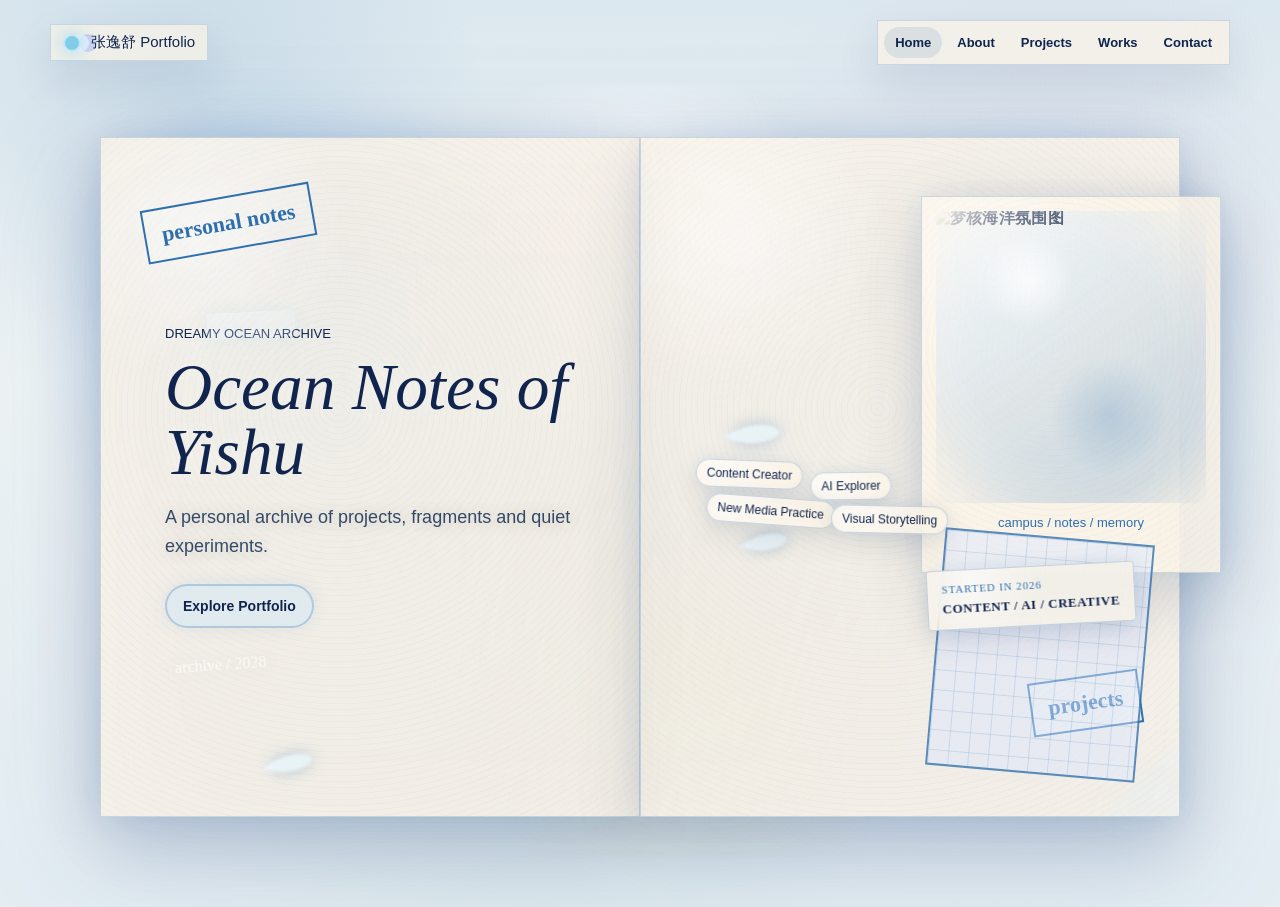
==== index.html @ 074cdb05 "Add files via upload" ====
<!doctype html>
<html lang="zh-CN">
  <head>
    <meta charset="UTF-8" />
    <meta name="viewport" content="width=device-width, initial-scale=1.0" />
    <title>Welcome to My Portfolio</title>
    <meta name="description" content="A student personal portfolio." />
    <link rel="stylesheet" href="./styles.css" />
  </head>
  <body>
    <div class="riso-grain" aria-hidden="true"></div>
    <header class="site-header">
      <a class="brand" href="./index.html">
        <span class="brand-dot"></span>
        <span data-bind="name">My Portfolio</span>
      </a>
      <nav class="nav" aria-label="Portfolio navigation">
        <a aria-current="page" href="./index.html">Home</a>
        <a href="./about.html">About</a>
        <a href="./projects.html">Projects</a>
        <a href="./works.html">Works</a>
        <a href="./contact.html">Contact</a>
      </nav>
    </header>

    <main>
      <section class="home-page ocean-page" aria-labelledby="home-title">
        <div class="open-book" aria-label="Open portfolio book">
          <div class="book-page book-left">
            <div class="home-copy">
              <span class="tape tape-a"></span>
              <p class="eyebrow">Dreamy Ocean Archive</p>
              <h1 id="home-title" data-bind="homeTitle">Ocean Notes of Yishu</h1>
              <p class="home-line" data-bind="homeLine">
                A personal archive of projects, fragments and quiet experiments.
              </p>
              <a class="portfolio-button" href="./projects.html">Explore Portfolio</a>
            </div>
            <div class="book-note note-left">personal notes</div>
            <div class="floating-fish fish-three"></div>
          </div>
          <div class="book-page book-right">
            <figure class="polaroid home-polaroid">
              <div class="photo-placeholder ocean-photo">
                <img src="./assets/home/dream-ocean.jpg" alt="梦核海洋氛围图" />
              </div>
              <figcaption>campus / notes / memory</figcaption>
            </figure>
            <div class="home-mini-tags" aria-label="Creative tags">
              <span>Content Creator</span>
              <span>AI Explorer</span>
              <span>New Media Practice</span>
              <span>Visual Storytelling</span>
            </div>
            <div class="home-archive-label">
              <span>STARTED IN 2026</span>
              <strong>CONTENT / AI / CREATIVE</strong>
            </div>
            <div class="book-note">projects</div>
            <div class="book-grid"></div>
            <div class="floating-fish fish-one"></div>
            <div class="floating-fish fish-two"></div>
            <a class="page-corner" href="./about.html" aria-label="Turn to About page"></a>
          </div>
        </div>
      </section>
    </main>

    <script src="./data.js"></script>
    <script src="./script.js"></script>
  </body>
</html>
---- styles.css ----
:root {
  --blue: #7ec8e3;
  --blue-dark: #0a1128;
  --blue-soft: rgba(126, 200, 227, 0.18);
  --paper: #fffaf0;
  --paper-cool: #f1f8e8;
  --paper-blue: #bcd8ff;
  --ink: #081a43;
  --muted: #58709c;
  --yellow: #f4cb3a;
  --green: #8cc9ad;
  --orange: #ef6b37;
  --line: rgba(6, 71, 199, 0.24);
  --shadow: 0 28px 70px rgba(5, 38, 117, 0.18);
}

* {
  box-sizing: border-box;
}

html {
  scroll-behavior: smooth;
}

body {
  margin: 0;
  background:
    radial-gradient(circle at 8% 10%, rgba(244, 203, 58, 0.18), transparent 220px),
    radial-gradient(circle at 88% 16%, rgba(140, 201, 173, 0.14), transparent 260px),
    linear-gradient(180deg, #f9f4e8 0%, #eef5ff 48%, #fff8e9 100%);
  color: var(--ink);
  font-family: "Noto Sans SC", "PingFang SC", "Microsoft YaHei", Inter, Arial, sans-serif;
  letter-spacing: 0;
}

body::before {
  content: "";
  position: fixed;
  inset: 0;
  z-index: -2;
  background:
    linear-gradient(var(--line) 1px, transparent 1px),
    linear-gradient(90deg, var(--line) 1px, transparent 1px);
  background-size: 42px 42px;
  opacity: 0.2;
}

a {
  color: inherit;
  text-decoration: none;
}

h1,
h2,
h3,
p,
figure,
dl,
dd {
  margin: 0;
}

.riso-grain {
  position: fixed;
  inset: 0;
  z-index: 30;
  pointer-events: none;
  opacity: 0.17;
  mix-blend-mode: multiply;
  background-image:
    repeating-radial-gradient(circle at 20% 30%, rgba(6, 71, 199, 0.25) 0 1px, transparent 1px 4px),
    repeating-linear-gradient(86deg, rgba(0, 0, 0, 0.05) 0 1px, transparent 1px 6px);
}

.page-progress {
  position: fixed;
  top: 0;
  left: 0;
  z-index: 40;
  width: 100%;
  height: 4px;
  background: var(--blue);
  transform: scaleX(0);
  transform-origin: left;
}

.site-header {
  position: sticky;
  top: 0;
  z-index: 20;
  display: flex;
  align-items: center;
  justify-content: space-between;
  gap: 20px;
  width: min(1180px, calc(100% - 32px));
  margin: 0 auto;
  padding: 18px 0;
}

.brand,
.nav {
  display: flex;
  align-items: center;
}

.brand {
  gap: 10px;
  color: var(--blue-dark);
  font-size: 15px;
  font-weight: 800;
}

.brand-dot {
  width: 18px;
  height: 18px;
  background: var(--orange);
  border: 2px solid var(--blue-dark);
  border-radius: 50%;
  box-shadow: 8px 0 0 var(--yellow), 16px 0 0 var(--green);
}

.nav {
  gap: 4px;
  padding: 6px;
  background: rgba(255, 250, 240, 0.76);
  border: 1px solid var(--line);
  backdrop-filter: blur(14px);
}

.nav a {
  padding: 8px 11px;
  color: var(--blue-dark);
  font-size: 13px;
  font-weight: 800;
}

.nav a:hover {
  background: rgba(6, 71, 199, 0.1);
}

.page-spread,
.page,
.contact-page {
  width: min(1180px, calc(100% - 32px));
  margin: 0 auto;
}

.hero {
  display: grid;
  grid-template-columns: minmax(0, 0.92fr) minmax(340px, 0.78fr);
  gap: clamp(28px, 6vw, 84px);
  align-items: center;
  min-height: calc(100vh - 76px);
  padding: 46px 0 78px;
}

.paper-sheet,
.polaroid,
.project-card,
.timeline-item,
.work-tile,
.contact-sheet,
.paper-strip {
  border: 2px solid var(--blue);
  box-shadow: 10px 10px 0 rgba(6, 71, 199, 0.15);
}

.hero-left {
  position: relative;
  padding: clamp(30px, 6vw, 62px);
  background: var(--paper);
  transform: rotate(-0.8deg);
}

.eyebrow,
.section-title span,
.project-label,
.time-label {
  color: var(--blue);
  font-size: 13px;
  font-weight: 900;
  letter-spacing: 0;
  text-transform: uppercase;
}

h1 {
  max-width: 680px;
  margin-top: 18px;
  font-size: clamp(46px, 8.5vw, 104px);
  line-height: 0.92;
  letter-spacing: 0;
}

.hero-line {
  max-width: 500px;
  margin-top: 24px;
  color: var(--muted);
  font-size: clamp(18px, 2vw, 23px);
  line-height: 1.6;
}

.small-notes {
  display: flex;
  flex-wrap: wrap;
  gap: 10px;
  margin-top: 38px;
}

.small-notes span,
.tag-cloud span {
  padding: 8px 10px;
  background: var(--blue-soft);
  color: var(--blue-dark);
  border: 1px solid var(--blue);
  font-size: 13px;
  font-weight: 800;
}

.tape {
  position: absolute;
  width: 88px;
  height: 26px;
  background:
    linear-gradient(90deg, transparent 0 9px, rgba(6, 71, 199, 0.18) 9px 10px, transparent 10px 19px),
    rgba(255, 255, 255, 0.58);
  border: 1px solid rgba(6, 71, 199, 0.16);
}

.tape-a {
  top: -14px;
  left: 42px;
  transform: rotate(-3deg);
}

.tape-b {
  top: -13px;
  right: 44px;
  transform: rotate(4deg);
}

.hero-collage {
  position: relative;
  min-height: 640px;
}

.blue-paper,
.grid-paper,
.memo-card,
.hand-note,
.polaroid {
  position: absolute;
}

.blue-paper {
  inset: 44px 40px 76px 32px;
  background: var(--blue);
  box-shadow: var(--shadow);
  transform: rotate(2deg);
}

.polaroid {
  background: var(--paper);
  padding: 14px 14px 42px;
}

.main-photo {
  top: 68px;
  left: 46px;
  width: min(72%, 360px);
  transform: rotate(-5deg);
}

.photo-placeholder {
  display: grid;
  aspect-ratio: 1 / 1.08;
  place-items: center;
  background:
    radial-gradient(circle at 65% 30%, rgba(244, 203, 58, 0.65), transparent 18%),
    radial-gradient(circle at 35% 72%, rgba(239, 107, 55, 0.5), transparent 18%),
    linear-gradient(135deg, #eaf3ff, #bad6ff);
  color: var(--blue);
  font-weight: 900;
}

.photo-placeholder.soft {
  background:
    radial-gradient(circle at 42% 35%, rgba(140, 201, 173, 0.7), transparent 20%),
    linear-gradient(135deg, #eaf3ff, #fff7e1);
}

figcaption {
  margin-top: 12px;
  color: var(--blue);
  font-size: 13px;
  font-weight: 800;
  text-align: center;
}

.grid-paper {
  right: 14px;
  bottom: 42px;
  width: 255px;
  height: 250px;
  background:
    linear-gradient(var(--line) 1px, transparent 1px),
    linear-gradient(90deg, var(--line) 1px, transparent 1px),
    var(--paper);
  background-size: 22px 22px;
  border: 2px solid var(--blue);
  transform: rotate(5deg);
}

.star {
  position: absolute;
  right: 42px;
  top: 52px;
  width: 64px;
  height: 64px;
  background: var(--orange);
  clip-path: polygon(50% 0, 62% 38%, 100% 50%, 62% 62%, 50% 100%, 38% 62%, 0 50%, 38% 38%);
}

.scribble,
.hand-note {
  color: var(--blue);
  font-family: "Comic Sans MS", "Bradley Hand ITC", cursive;
  font-weight: 700;
}

.scribble {
  position: absolute;
  left: 22px;
  bottom: 28px;
  font-size: 19px;
  transform: rotate(-8deg);
}

.memo-card {
  right: 42px;
  top: 32px;
  width: 156px;
  min-height: 116px;
  padding: 18px;
  background: var(--paper-cool);
  border: 2px solid var(--blue);
  transform: rotate(7deg);
}

.memo-card p {
  margin-top: 22px;
  color: var(--blue-dark);
  font-size: 14px;
  font-weight: 900;
}

.dot {
  display: inline-block;
  width: 18px;
  height: 18px;
  margin-right: 8px;
  border: 2px solid var(--blue);
  border-radius: 50%;
}

.yellow {
  background: var(--yellow);
}

.green {
  background: var(--green);
}

.hand-note {
  left: 28px;
  bottom: 118px;
  padding: 8px 14px;
  background: rgba(255, 250, 240, 0.86);
  border: 1px solid var(--line);
  font-size: 20px;
  transform: rotate(-10deg);
}

.page {
  position: relative;
  padding: 96px 0;
  opacity: 0;
  transform: translateY(26px) rotateX(4deg);
  transform-origin: top center;
}

.page.is-visible,
.contact-sheet.is-visible {
  opacity: 1;
  transform: translateY(0) rotateX(0);
  transition: opacity 680ms ease, transform 680ms ease;
}

.section-title {
  display: flex;
  align-items: baseline;
  gap: 16px;
  margin-bottom: 32px;
}

h2 {
  font-size: clamp(34px, 5.6vw, 70px);
  line-height: 0.96;
}

.about-page {
  isolation: isolate;
}

.about-page::before {
  content: "";
  position: absolute;
  inset: 54px -32px 54px;
  z-index: -1;
  background:
    radial-gradient(circle at 18% 28%, rgba(83, 175, 255, 0.24), transparent 240px),
    radial-gradient(circle at 78% 18%, rgba(255, 255, 255, 0.8), transparent 180px),
    linear-gradient(135deg, rgba(6, 71, 199, 0.12), rgba(255, 250, 240, 0.4));
  filter: blur(1px);
}

.about-book {
  display: grid;
  grid-template-columns: minmax(280px, 0.9fr) minmax(0, 1.1fr);
  gap: clamp(28px, 5vw, 68px);
  align-items: stretch;
  padding: clamp(18px, 3vw, 30px);
  background:
    linear-gradient(90deg, rgba(6, 71, 199, 0.18) 0 1px, transparent 1px 50%),
    rgba(255, 250, 240, 0.48);
  border: 2px solid rgba(6, 71, 199, 0.2);
  box-shadow: 0 34px 90px rgba(6, 43, 130, 0.14);
}

.about-left-page,
.about-right-page {
  position: relative;
  min-height: 580px;
}

.about-left-page {
  background:
    linear-gradient(var(--line) 1px, transparent 1px),
    linear-gradient(90deg, var(--line) 1px, transparent 1px),
    rgba(219, 233, 255, 0.36);
  background-size: 30px 30px;
  border: 1px solid rgba(6, 71, 199, 0.18);
}

.about-photo {
  position: absolute;
  top: 54px;
  left: 50%;
  width: min(78%, 360px);
  transform: translateX(-50%) rotate(-4deg);
}

.photo-tape {
  top: -16px;
  left: 50%;
  z-index: 2;
  transform: translateX(-50%) rotate(3deg);
}

.about-photo-frame {
  position: relative;
  display: grid;
  aspect-ratio: 0.82 / 1;
  overflow: hidden;
  place-items: center;
  background:
    radial-gradient(circle at 36% 26%, rgba(255, 255, 255, 0.9), transparent 12%),
    radial-gradient(circle at 68% 72%, rgba(124, 214, 232, 0.52), transparent 22%),
    linear-gradient(145deg, #eef8ff 0%, #82baf4 46%, #0f4ebd 100%);
}

.about-photo-frame::before {
  content: "";
  position: absolute;
  inset: -20%;
  background:
    repeating-linear-gradient(108deg, rgba(255, 255, 255, 0.18) 0 2px, transparent 2px 18px),
    radial-gradient(circle at 50% 60%, rgba(255, 255, 255, 0.22), transparent 34%);
  filter: blur(5px);
  opacity: 0.78;
  animation: floatLight 8s ease-in-out infinite alternate;
}

.about-photo-frame::after {
  content: "";
  position: absolute;
  inset: 0;
  background:
    radial-gradient(circle at 48% 50%, rgba(255, 255, 255, 0.05) 0 1px, transparent 1px 5px),
    linear-gradient(180deg, transparent, rgba(3, 28, 84, 0.18));
  mix-blend-mode: screen;
}

.water-light {
  position: absolute;
  inset: 12% 10% auto;
  height: 120px;
  border-radius: 50%;
  background: rgba(255, 255, 255, 0.32);
  filter: blur(22px);
}

.fish {
  position: absolute;
  width: 56px;
  height: 22px;
  border-radius: 50%;
  background: rgba(222, 251, 255, 0.86);
  filter: blur(2px);
  box-shadow: 0 0 18px rgba(94, 208, 255, 0.74);
}

.fish::after {
  content: "";
  position: absolute;
  left: -12px;
  top: 4px;
  border-top: 7px solid transparent;
  border-bottom: 7px solid transparent;
  border-right: 16px solid rgba(222, 251, 255, 0.78);
}

.fish-one {
  top: 28%;
  left: 16%;
  transform: rotate(-6deg) scale(0.8);
}

.fish-two {
  top: 48%;
  right: 14%;
  transform: rotate(4deg) scale(1.05);
}

.fish-three {
  bottom: 24%;
  left: 30%;
  transform: rotate(-12deg) scale(0.68);
}

.photo-label {
  position: relative;
  z-index: 1;
  padding: 8px 12px;
  background: rgba(255, 250, 240, 0.72);
  color: var(--blue);
  font-size: 13px;
  font-weight: 900;
  text-transform: uppercase;
}

.photo-date,
.hand-arrow {
  position: absolute;
  color: var(--blue);
  font-family: "Comic Sans MS", "Bradley Hand ITC", cursive;
  font-weight: 700;
}

.photo-date {
  right: 24px;
  bottom: 92px;
  padding: 8px 12px;
  background: rgba(255, 250, 240, 0.8);
  border: 1px solid var(--line);
  transform: rotate(5deg);
}

.hand-arrow {
  left: 22px;
  bottom: 158px;
  font-size: 22px;
  transform: rotate(-12deg);
}

.hand-arrow::after {
  content: "";
  position: absolute;
  right: -58px;
  top: 14px;
  width: 48px;
  height: 28px;
  border-top: 2px solid var(--blue);
  border-right: 2px solid var(--blue);
  transform: skewX(-28deg);
}

.about-right-page {
  display: grid;
  align-content: center;
  gap: 18px;
}

.about-copy {
  position: relative;
  padding: clamp(28px, 5vw, 54px);
  background:
    radial-gradient(circle at 90% 12%, rgba(188, 216, 255, 0.78), transparent 150px),
    var(--paper);
  transform: rotate(1.1deg);
}

.hello-line {
  color: var(--ink);
  font-size: clamp(34px, 5.2vw, 64px);
  font-weight: 900;
  line-height: 0.98;
}

.about-brief {
  max-width: 620px;
  margin-top: 22px;
  color: var(--muted);
  font-size: clamp(17px, 2vw, 21px);
  line-height: 1.68;
  white-space: pre-line;
}

.about-whisper {
  max-width: 520px;
  margin-top: 24px;
  color: var(--blue);
  font-family: "Comic Sans MS", "Bradley Hand ITC", cursive;
  font-size: 18px;
  font-weight: 700;
}

.tag-cloud {
  display: flex;
  flex-wrap: wrap;
  gap: 10px;
  margin-top: 26px;
}

.currently-card {
  justify-self: end;
  width: min(100%, 430px);
  padding: 20px 24px;
  background: rgba(241, 248, 232, 0.92);
  border: 2px solid var(--blue);
  box-shadow: 8px 8px 0 rgba(6, 71, 199, 0.13);
  transform: rotate(-1.4deg);
}

.currently-card p {
  color: var(--blue);
  font-size: 13px;
  font-weight: 900;
  text-transform: uppercase;
}

.currently-card ul {
  display: grid;
  gap: 8px;
  margin: 12px 0 0;
  padding: 0;
  list-style: none;
}

.currently-card li {
  position: relative;
  padding-left: 20px;
  color: var(--muted);
  font-size: 15px;
}

.currently-card li::before {
  content: "";
  position: absolute;
  top: 0.6em;
  left: 0;
  width: 9px;
  height: 9px;
  background: var(--orange);
  border-radius: 50%;
}

@keyframes floatLight {
  from {
    transform: translate(-20px, -8px) rotate(-3deg);
  }
  to {
    transform: translate(24px, 12px) rotate(5deg);
  }
}

.project-grid {
  display: grid;
  grid-template-columns: repeat(3, 1fr);
  gap: 18px;
}

.project-card {
  overflow: hidden;
  background: var(--paper);
  transform: rotate(var(--tilt));
}

.project-card:nth-child(2) {
  margin-top: 28px;
  background: var(--paper-cool);
}

.project-cover {
  display: grid;
  min-height: 220px;
  place-items: center;
  background:
    radial-gradient(circle at 50% 48%, rgba(6, 71, 199, 0.22) 0 1px, transparent 1px 5px),
    linear-gradient(135deg, var(--blue-soft), #fff);
  color: var(--blue);
  font-weight: 900;
  text-transform: uppercase;
}

.project-body {
  display: grid;
  gap: 16px;
  padding: 22px;
}

h3 {
  color: var(--ink);
  font-size: 24px;
  line-height: 1.1;
}

dl {
  display: grid;
  gap: 10px;
}

dt {
  color: var(--blue);
  font-size: 12px;
  font-weight: 900;
  text-transform: uppercase;
}

dd,
.timeline-item p,
.paper-strip,
.work-tile p,
.contact-sheet p {
  color: var(--muted);
  font-size: 15px;
  line-height: 1.6;
}

.detail-link {
  justify-self: start;
  padding: 9px 12px;
  background: var(--blue);
  color: white;
  font-size: 13px;
  font-weight: 900;
}

.paper-strip {
  max-width: 680px;
  margin-bottom: 22px;
  padding: 16px 20px;
  background: var(--paper-cool);
  transform: rotate(-0.8deg);
}

.timeline {
  display: grid;
  gap: 18px;
  margin-left: clamp(0px, 8vw, 120px);
}

.timeline-item {
  position: relative;
  display: grid;
  gap: 9px;
  max-width: 760px;
  padding: 22px 24px 22px 56px;
  background: var(--paper);
}

.timeline-item:nth-child(even) {
  margin-left: clamp(0px, 8vw, 90px);
  background: var(--paper-cool);
}

.pin {
  position: absolute;
  top: 24px;
  left: 22px;
  width: 17px;
  height: 17px;
  background: var(--orange);
  border: 2px solid var(--blue);
  border-radius: 50%;
}

.works-board {
  display: grid;
  grid-template-columns: repeat(6, 1fr);
  gap: 14px;
  padding: 22px;
  background: var(--blue);
}

.work-tile {
  display: grid;
  gap: 12px;
  min-height: 220px;
  padding: 12px;
  background: var(--paper);
  transform: rotate(-1.5deg);
}

.work-tile:nth-child(2n) {
  transform: rotate(1.8deg);
}

.work-thumb {
  display: grid;
  min-height: 132px;
  place-items: center;
  background:
    radial-gradient(circle at 50% 50%, rgba(239, 107, 55, 0.25) 0 1px, transparent 1px 7px),
    var(--blue-soft);
  color: var(--blue);
  font-size: 13px;
  font-weight: 900;
  text-transform: uppercase;
}

.contact-page {
  padding: 70px 0 36px;
}

.contact-sheet {
  display: grid;
  gap: 22px;
  min-height: 430px;
  align-content: center;
  padding: clamp(34px, 7vw, 76px);
  background:
    radial-gradient(circle at 82% 22%, rgba(244, 203, 58, 0.24), transparent 190px),
    var(--blue);
  color: var(--paper);
  opacity: 0;
  transform: translateY(30px) rotate(-0.8deg);
}

.contact-sheet .eyebrow,
.contact-sheet p {
  color: var(--paper);
}

.contact-sheet h2 {
  max-width: 760px;
}

.contact-sheet a {
  width: fit-content;
  padding: 12px 16px;
  background: var(--paper);
  color: var(--blue-dark);
  font-weight: 900;
}

.reveal {
  opacity: 0;
  transform: translateY(20px);
}

.reveal.is-visible {
  opacity: 1;
  transform: translateY(0);
  transition: opacity 560ms ease, transform 560ms ease;
}

@media (max-width: 980px) {
  .site-header {
    align-items: flex-start;
    flex-direction: column;
  }

  .nav {
    width: 100%;
    overflow-x: auto;
  }

  .hero,
  .about-book {
    grid-template-columns: 1fr;
  }

  .hero {
    min-height: auto;
  }

  .hero-collage {
    min-height: 560px;
  }

  .project-grid {
    grid-template-columns: 1fr;
  }

  .project-card,
  .project-card:nth-child(2) {
    margin-top: 0;
  }

  .works-board {
    grid-template-columns: repeat(2, 1fr);
  }

  .timeline,
  .timeline-item:nth-child(even) {
    margin-left: 0;
  }
}

/* Night Aquarium visual system */
:root {
  --blue: #7ec8e3;
  --blue-dark: #0a1128;
  --blue-soft: rgba(126, 200, 227, 0.18);
  --paper: rgba(232, 244, 248, 0.08);
  --paper-cool: rgba(126, 200, 227, 0.1);
  --paper-blue: rgba(126, 200, 227, 0.14);
  --ink: #e8f4f8;
  --muted: rgba(232, 244, 248, 0.68);
  --yellow: rgba(232, 244, 248, 0.78);
  --green: #9de7df;
  --orange: #b9a8d9;
  --pink: #aeb4e8;
  --lavender: #c8c5ee;
  --silver: #d7e5ec;
  --line: rgba(232, 244, 248, 0.16);
  --glass: rgba(232, 244, 248, 0.08);
  --glow: 0 0 28px rgba(126, 200, 227, 0.22), 0 0 70px rgba(126, 200, 227, 0.1);
}

html {
  background: #0a1128;
}

body {
  background:
    radial-gradient(circle at 18% 16%, rgba(126, 200, 227, 0.13), transparent 260px),
    radial-gradient(circle at 82% 28%, rgba(157, 231, 223, 0.08), transparent 330px),
    radial-gradient(circle at 52% 78%, rgba(200, 197, 238, 0.1), transparent 380px),
    linear-gradient(180deg, #0a1128 0%, #101a35 46%, #1b2845 100%);
  color: var(--ink);
  font-weight: 300;
}

body::before {
  background:
    radial-gradient(circle at 20% 30%, rgba(232, 244, 248, 0.24) 0 1px, transparent 1px 18px),
    radial-gradient(circle at 70% 62%, rgba(126, 200, 227, 0.18) 0 1px, transparent 1px 22px),
    repeating-linear-gradient(108deg, rgba(232, 244, 248, 0.035) 0 1px, transparent 1px 34px);
  opacity: 0.62;
  filter: blur(1.4px);
  animation: planktonDrift 28s linear infinite;
}

body::after {
  background:
    radial-gradient(ellipse at 18% 22%, rgba(126, 200, 227, 0.16), transparent 18%),
    radial-gradient(ellipse at 68% 34%, rgba(232, 244, 248, 0.1), transparent 16%),
    radial-gradient(ellipse at 44% 76%, rgba(157, 231, 223, 0.08), transparent 20%),
    linear-gradient(120deg, transparent 0 35%, rgba(232, 244, 248, 0.055) 45%, transparent 60%);
  opacity: 0.82;
  filter: blur(10px);
  animation: waterDrift 18s ease-in-out infinite alternate;
}

.riso-grain {
  opacity: 0.16;
  mix-blend-mode: screen;
  background-image:
    repeating-radial-gradient(circle at 20% 30%, rgba(232, 244, 248, 0.16) 0 1px, transparent 1px 5px),
    repeating-linear-gradient(86deg, rgba(255, 255, 255, 0.025) 0 1px, transparent 1px 7px);
}

.site-header {
  color: var(--ink);
}

.brand,
.nav {
  background: rgba(232, 244, 248, 0.055);
  border: 1px solid rgba(232, 244, 248, 0.16);
  box-shadow: var(--glow);
  backdrop-filter: blur(18px);
}

.brand,
.nav a {
  color: rgba(232, 244, 248, 0.84);
  font-weight: 300;
}

.brand-dot {
  background: rgba(126, 200, 227, 0.82);
  border-color: rgba(232, 244, 248, 0.46);
  box-shadow:
    0 0 18px rgba(126, 200, 227, 0.74),
    8px 0 0 rgba(232, 244, 248, 0.8),
    16px 0 0 rgba(157, 231, 223, 0.62);
}

.nav a[aria-current="page"],
.nav a:hover {
  background: rgba(232, 244, 248, 0.1);
  color: #e8f4f8;
  text-shadow: 0 0 14px rgba(126, 200, 227, 0.74);
}

h1,
h2,
.home-copy h1,
.hello-line,
.project-hero h1,
.contact-sheet h1,
.section-title h1,
.section-title h2 {
  color: #e8f4f8;
  font-family: Georgia, "Times New Roman", "Noto Serif SC", serif;
  font-style: italic;
  font-weight: 300;
  text-shadow: 0 0 18px rgba(126, 200, 227, 0.36);
}

.eyebrow,
.section-title span,
.project-label,
dt,
figcaption,
.book-note,
.photo-date,
.hand-arrow,
.about-whisper {
  color: rgba(126, 200, 227, 0.92);
  font-weight: 300;
  text-shadow: 0 0 14px rgba(126, 200, 227, 0.38);
}

.home-page::before {
  background:
    radial-gradient(circle at 50% 18%, rgba(232, 244, 248, 0.14), transparent 170px),
    radial-gradient(circle at 22% 40%, rgba(126, 200, 227, 0.16), transparent 280px),
    radial-gradient(circle at 80% 52%, rgba(157, 231, 223, 0.08), transparent 330px);
}

.home-copy {
  background:
    radial-gradient(circle at 22% 18%, rgba(232, 244, 248, 0.12), transparent 150px),
    rgba(232, 244, 248, 0.055);
  border: 1px solid rgba(232, 244, 248, 0.18);
  box-shadow: 0 0 36px rgba(126, 200, 227, 0.14), 0 36px 90px rgba(0, 0, 0, 0.24);
  backdrop-filter: blur(22px);
}

.home-copy::after {
  color: rgba(232, 244, 248, 0.48);
}

.home-line,
.project-card .project-body p,
.about-brief,
.page-note,
dd,
.currently-card li,
.work-tile span,
.contact-sheet p,
.project-hero p,
.detail-sections p {
  color: var(--muted);
  font-weight: 300;
}

.portfolio-button,
.resume-button,
.back-link,
.detail-link {
  background: rgba(232, 244, 248, 0.055);
  border: 1px solid rgba(126, 200, 227, 0.44);
  color: rgba(232, 244, 248, 0.9);
  box-shadow: 0 0 18px rgba(126, 200, 227, 0.16);
  backdrop-filter: blur(16px);
  transition: transform 420ms ease, box-shadow 420ms ease, border-color 420ms ease;
}

.portfolio-button:hover,
.resume-button:hover,
.back-link:hover,
.detail-link:hover,
.work-tile:hover,
.project-card:hover {
  transform: translateY(-10px) rotate(var(--tilt, -1deg));
  border-color: rgba(232, 244, 248, 0.5);
  box-shadow: 0 0 34px rgba(126, 200, 227, 0.28), 0 28px 70px rgba(0, 0, 0, 0.24);
}

.book-page,
.polaroid,
.project-card,
.work-tile,
.currently-card,
.detail-sections section,
.project-hero,
.about-copy,
.about-book,
.contact-sheet,
.lightbox-card {
  background:
    radial-gradient(circle at 18% 12%, rgba(232, 244, 248, 0.1), transparent 140px),
    repeating-radial-gradient(circle at 44% 40%, rgba(232, 244, 248, 0.035) 0 1px, transparent 1px 5px),
    rgba(232, 244, 248, 0.06);
  border: 1px solid rgba(232, 244, 248, 0.16);
  box-shadow: 0 0 28px rgba(126, 200, 227, 0.12), 0 30px 70px rgba(0, 0, 0, 0.22);
  backdrop-filter: blur(18px);
}

.book-left {
  transform: perspective(900px) rotateY(8deg) rotate(-4deg) translateY(18px);
}

.book-right {
  transform: perspective(900px) rotateY(-8deg) rotate(3deg) translateY(-8px);
  background:
    radial-gradient(circle at 74% 20%, rgba(126, 200, 227, 0.12), transparent 150px),
    linear-gradient(rgba(232, 244, 248, 0.08) 1px, transparent 1px),
    linear-gradient(90deg, rgba(232, 244, 248, 0.08) 1px, transparent 1px),
    rgba(232, 244, 248, 0.045);
}

.photo-placeholder,
.about-photo-frame,
.ocean-photo,
.project-cover,
.work-thumb {
  border: 0;
  mask-image: radial-gradient(ellipse at center, #000 52%, rgba(0, 0, 0, 0.74) 72%, transparent 100%);
  background:
    radial-gradient(circle at 34% 24%, rgba(232, 244, 248, 0.54), transparent 16%),
    radial-gradient(circle at 64% 70%, rgba(126, 200, 227, 0.24), transparent 22%),
    linear-gradient(145deg, rgba(232, 244, 248, 0.18), rgba(14, 44, 86, 0.42));
}

.fish,
.floating-fish {
  background: rgba(232, 244, 248, 0.86);
  box-shadow: 0 0 24px rgba(126, 200, 227, 0.78);
  animation: fishFloat 9s ease-in-out infinite alternate;
}

.fish::after,
.floating-fish::after {
  border-right-color: rgba(232, 244, 248, 0.72);
}

.project-grid {
  min-height: 820px;
}

.project-card:nth-child(1) {
  left: 0;
  top: 70px;
}

.project-card:nth-child(2) {
  left: 34%;
  top: 170px;
}

.project-card:nth-child(3) {
  right: 1%;
  top: 34px;
}

.project-card::before,
.photo-tape,
.tape {
  background: rgba(232, 244, 248, 0.16);
  border: 1px solid rgba(232, 244, 248, 0.18);
  box-shadow: 0 0 16px rgba(126, 200, 227, 0.1);
}

.works-board {
  min-height: 900px;
}

.contact-list a,
.contact-list span {
  background: rgba(232, 244, 248, 0.055);
  border: 1px solid rgba(232, 244, 248, 0.16);
  color: rgba(232, 244, 248, 0.82);
  font-weight: 300;
  box-shadow: 0 0 18px rgba(126, 200, 227, 0.08);
}

.lightbox {
  background: rgba(3, 9, 28, 0.76);
}

.lightbox button {
  background: rgba(232, 244, 248, 0.08);
  border: 1px solid rgba(126, 200, 227, 0.44);
  color: var(--ink);
  backdrop-filter: blur(16px);
}

@keyframes planktonDrift {
  from {
    background-position: 0 0, 0 0, 0 0;
  }
  to {
    background-position: 80px -120px, -60px 90px, 120px 160px;
  }
}

@keyframes fishFloat {
  from {
    translate: -8px 2px;
    opacity: 0.62;
  }
  to {
    translate: 14px -8px;
    opacity: 0.9;
  }
}

@media (max-width: 580px) {
  .page-spread,
  .page,
  .contact-page,
  .site-header {
    width: min(100% - 22px, 1180px);
  }

  .hero-left,
  .about-copy {
    padding: 26px;
  }

  .about-left-page,
  .about-right-page {
    min-height: auto;
  }

  .about-left-page {
    min-height: 520px;
  }

  .about-photo {
    width: min(84%, 340px);
  }

  .hero-collage {
    min-height: 480px;
  }

  .main-photo {
    left: 16px;
    width: 76%;
  }

  .grid-paper {
    width: 210px;
    height: 220px;
    right: 0;
  }

  .memo-card {
    right: 10px;
    width: 132px;
  }

  .works-board {
    grid-template-columns: 1fr;
  }

  .section-title {
    align-items: flex-start;
    flex-direction: column;
    gap: 8px;
  }
}

/* Reusable deep-sea motion system */
body {
  background-size: 180% 180%, 160% 160%, 170% 170%, 140% 140%;
  animation: deepSeaGradient 18s ease-in-out infinite alternate;
}

body main {
  animation: pageFadeIn 0.46s ease-out both;
}

.deep-sea-particles {
  position: fixed;
  inset: 0;
  z-index: -1;
  overflow: hidden;
  pointer-events: none;
}

.deep-sea-particles span {
  position: absolute;
  left: var(--left);
  bottom: -24px;
  width: var(--size);
  height: var(--size);
  border-radius: 999px;
  background: rgba(232, 244, 248, var(--opacity));
  box-shadow:
    0 0 12px rgba(126, 200, 227, 0.42),
    0 0 24px rgba(232, 244, 248, 0.2);
  animation: particleRise var(--duration) linear var(--delay) infinite;
  will-change: transform, opacity;
}

.deep-reveal {
  opacity: 0;
  transform: translateY(20px);
  transition:
    opacity 0.9s ease-out var(--reveal-delay, 0s),
    transform 0.9s ease-out var(--reveal-delay, 0s);
  will-change: opacity, transform;
}

.deep-reveal.is-visible {
  opacity: 1;
  transform: translateY(0);
}

.project-card,
.work-tile,
.polaroid,
.paper-sheet,
.contact-list a,
.contact-list span,
.detail-sections section {
  transition:
    transform 0.36s ease,
    box-shadow 0.36s ease,
    border-color 0.36s ease,
    background-color 0.36s ease;
  will-change: transform;
}

.project-card:hover,
.work-tile:hover {
  transform: translateY(-6px) rotate(var(--tilt, -1deg));
  box-shadow:
    0 0 34px rgba(126, 200, 227, 0.3),
    0 0 86px rgba(126, 200, 227, 0.14);
}

.polaroid:hover,
.paper-sheet:hover,
.detail-sections section:hover {
  transform: translateY(-5px);
  box-shadow:
    0 0 30px rgba(126, 200, 227, 0.24),
    0 0 70px rgba(126, 200, 227, 0.1);
}

@keyframes deepSeaGradient {
  0% {
    background-position: 0% 0%, 100% 20%, 45% 100%, 0% 0%;
  }
  50% {
    background-position: 70% 35%, 42% 68%, 80% 30%, 100% 100%;
  }
  100% {
    background-position: 18% 80%, 0% 42%, 18% 10%, 30% 70%;
  }
}

@keyframes particleRise {
  0% {
    transform: translate3d(0, 10vh, 0) scale(0.78);
    opacity: 0;
  }
  12% {
    opacity: 1;
  }
  50% {
    transform: translate3d(var(--drift), -50vh, 0) scale(1);
  }
  88% {
    opacity: 0.86;
  }
  100% {
    transform: translate3d(calc(var(--drift) * -0.45), -112vh, 0) scale(0.82);
    opacity: 0;
  }
}

@keyframes pageFadeIn {
  from {
    opacity: 0;
    transform: translateY(8px);
  }
  to {
    opacity: 1;
    transform: translateY(0);
  }
}

@media (max-width: 640px) {
  .deep-sea-particles span:nth-child(n + 11) {
    display: none;
  }
}

@media (prefers-reduced-motion: reduce) {
  body,
  body::before,
  body::after,
  .deep-sea-particles span,
  .fish,
  .floating-fish {
    animation: none;
  }

  .deep-reveal {
    opacity: 1;
    transform: none;
    transition: none;
  }
}

/* Final page-level deep ocean unification */
.page,
.contact-page,
.reveal {
  opacity: 1;
  transform: none;
}

.deep-reveal {
  opacity: 0;
  transform: translateY(20px);
}

.deep-reveal.is-visible {
  opacity: 1;
  transform: translateY(0);
}

.projects-page,
.works-page,
.contact-page {
  position: relative;
  min-height: calc(100vh - 82px);
  padding-top: clamp(54px, 7vw, 96px);
  color: #e8f4f8;
}

.projects-page::before,
.works-page::before,
.contact-page::before {
  content: "";
  position: absolute;
  inset: 18px -5vw auto;
  z-index: -1;
  height: min(72vh, 720px);
  background:
    radial-gradient(circle at 22% 18%, rgba(126, 200, 227, 0.18), transparent 260px),
    radial-gradient(circle at 72% 28%, rgba(232, 244, 248, 0.1), transparent 300px),
    radial-gradient(circle at 48% 72%, rgba(200, 197, 238, 0.12), transparent 360px);
  filter: blur(8px);
  pointer-events: none;
}

.projects-page .section-title,
.works-page .section-title {
  align-items: flex-start;
  margin-bottom: 20px;
  transform: rotate(-1.2deg);
}

.projects-page .section-title h1,
.works-page .section-title h1,
.contact-sheet h1 {
  color: #e8f4f8;
  text-shadow:
    0 0 18px rgba(126, 200, 227, 0.42),
    0 0 44px rgba(126, 200, 227, 0.16);
}

.projects-page .page-note,
.works-page .page-note {
  margin-bottom: 42px;
  color: rgba(232, 244, 248, 0.74);
  text-shadow: 0 0 16px rgba(126, 200, 227, 0.12);
}

.projects-page .project-grid {
  min-height: 820px;
}

.projects-page .project-card {
  background:
    radial-gradient(circle at 20% 16%, rgba(232, 244, 248, 0.12), transparent 150px),
    repeating-radial-gradient(circle at 40% 50%, rgba(232, 244, 248, 0.035) 0 1px, transparent 1px 6px),
    rgba(232, 244, 248, 0.075);
  border: 1px solid rgba(232, 244, 248, 0.2);
  color: #e8f4f8;
  box-shadow:
    0 0 32px rgba(126, 200, 227, 0.14),
    0 30px 80px rgba(0, 0, 0, 0.24);
  backdrop-filter: blur(20px);
}

.projects-page .project-card *,
.works-page .work-tile *,
.contact-page .contact-sheet * {
  opacity: 1;
}

.projects-page .project-body h2,
.projects-page .project-label,
.projects-page dt,
.works-page .work-thumb {
  color: #e8f4f8;
  text-shadow: 0 0 14px rgba(126, 200, 227, 0.26);
}

.projects-page .project-body p,
.projects-page dd {
  color: rgba(232, 244, 248, 0.72);
}

.projects-page .detail-link {
  background: rgba(232, 244, 248, 0.075);
  color: #e8f4f8;
  border: 1px solid rgba(126, 200, 227, 0.38);
}

.works-page .works-board {
  background: transparent;
}

.works-page .work-tile {
  background:
    radial-gradient(circle at 18% 14%, rgba(232, 244, 248, 0.12), transparent 120px),
    rgba(232, 244, 248, 0.07);
  border: 1px solid rgba(232, 244, 248, 0.19);
  color: #e8f4f8;
  box-shadow:
    0 0 26px rgba(126, 200, 227, 0.12),
    0 24px 70px rgba(0, 0, 0, 0.22);
  backdrop-filter: blur(18px);
}

.works-page .work-thumb {
  background:
    radial-gradient(circle at 36% 32%, rgba(232, 244, 248, 0.42), transparent 20%),
    radial-gradient(circle at 68% 70%, rgba(126, 200, 227, 0.22), transparent 24%),
    linear-gradient(145deg, rgba(232, 244, 248, 0.08), rgba(10, 17, 40, 0.18));
  color: #e8f4f8;
}

.works-page .work-tile > span:last-child {
  color: rgba(232, 244, 248, 0.74);
}

.contact-page {
  display: grid;
  align-items: center;
  width: min(1180px, calc(100% - 32px));
  margin: 0 auto;
}

.contact-page .contact-sheet {
  width: min(920px, 100%);
  min-height: 560px;
  margin: 0 auto;
  padding: clamp(36px, 7vw, 84px);
  background:
    radial-gradient(circle at 18% 18%, rgba(126, 200, 227, 0.2), transparent 230px),
    radial-gradient(circle at 82% 24%, rgba(232, 244, 248, 0.1), transparent 260px),
    radial-gradient(circle at 56% 78%, rgba(200, 197, 238, 0.12), transparent 300px),
    rgba(232, 244, 248, 0.065);
  border: 1px solid rgba(232, 244, 248, 0.22);
  color: #e8f4f8;
  box-shadow:
    0 0 44px rgba(126, 200, 227, 0.18),
    0 38px 100px rgba(0, 0, 0, 0.3);
  backdrop-filter: blur(22px);
  transform: rotate(-0.8deg);
}

.contact-page .contact-sheet .eyebrow,
.contact-page .contact-sheet p {
  color: rgba(232, 244, 248, 0.76);
}

.contact-page .contact-list a,
.contact-page .contact-list span,
.contact-page .resume-button {
  background: rgba(232, 244, 248, 0.065);
  border: 1px solid rgba(126, 200, 227, 0.32);
  color: #e8f4f8;
  box-shadow: 0 0 22px rgba(126, 200, 227, 0.1);
  backdrop-filter: blur(14px);
}

.contact-page .resume-button {
  border-radius: 999px;
  text-shadow: 0 0 12px rgba(126, 200, 227, 0.28);
}

/* Home: opened notebook composition */
.home-page {
  min-height: calc(100vh - 82px);
  align-items: start;
  padding: clamp(12px, 2vw, 24px) 0 clamp(28px, 5vw, 52px);
}

.home-page .open-book {
  position: relative;
  grid-template-columns: minmax(0, 1fr) minmax(0, 1fr);
  width: min(1080px, 100%);
  min-height: min(680px, calc(100vh - 124px));
  margin-top: 0;
  opacity: 1;
}

.home-page .open-book::before {
  content: "";
  position: absolute;
  top: 4%;
  bottom: 5%;
  left: 50%;
  z-index: 4;
  width: 1px;
  background:
    linear-gradient(
      180deg,
      transparent,
      rgba(232, 244, 248, 0.12) 16%,
      rgba(126, 200, 227, 0.3) 50%,
      rgba(232, 244, 248, 0.12) 84%,
      transparent
    );
  box-shadow: 0 0 22px rgba(126, 200, 227, 0.2);
}

.home-page .book-page {
  min-height: inherit;
  overflow: visible;
}

.home-page .book-left {
  display: grid;
  align-content: center;
  padding: clamp(30px, 5vw, 70px);
  transform: perspective(1100px) rotateY(5deg) rotate(-2.4deg) translateY(18px);
}

.home-page .book-right {
  transform: perspective(1100px) rotateY(-5deg) rotate(2deg) translateY(-4px);
}

.home-page .home-copy {
  width: auto;
  margin: 0;
  padding: 0;
  background: transparent;
  border: 0;
  box-shadow: none;
  text-align: left;
  transform: none;
  backdrop-filter: none;
}

.home-page .home-copy::after {
  right: auto;
  bottom: -46px;
  left: 10px;
  content: "archive / 2028";
}

.home-page .home-copy h1 {
  max-width: 520px;
  margin-top: 14px;
  font-size: clamp(32px, 5.1vw, 66px);
  line-height: 1;
}

.home-page .home-line {
  max-width: 410px;
  margin: 18px 0 0;
  font-size: clamp(15px, 1.6vw, 18px);
}

.home-page .portfolio-button {
  margin-top: 24px;
  margin-inline: 0;
}

.home-page .home-polaroid {
  top: 58px;
  left: 52%;
  width: min(62%, 300px);
  transform: translateX(-50%) rotate(-7deg);
}

.home-page .book-note {
  top: auto;
  left: auto;
  right: 38px;
  bottom: 86px;
  background: rgba(232, 244, 248, 0.08);
}

.home-page .note-left {
  top: 58px;
  left: 42px;
  right: auto;
  bottom: auto;
  transform: rotate(-10deg);
}

.home-page .book-grid {
  right: 34px;
  bottom: 42px;
  width: 210px;
  height: 238px;
  opacity: 0.78;
}

.home-page .fish-one {
  top: 42%;
  right: 18%;
}

.home-page .fish-two {
  top: 64%;
  left: 16%;
}

.home-page .fish-three {
  right: 42px;
  bottom: 42px;
  transform: scale(0.72) rotate(-12deg);
}

.page-corner {
  position: absolute;
  right: 0;
  bottom: 0;
  width: 76px;
  height: 76px;
  background:
    linear-gradient(135deg, transparent 0 50%, rgba(232, 244, 248, 0.2) 51% 100%);
  filter: drop-shadow(0 0 14px rgba(126, 200, 227, 0.26));
}

.page-corner::after {
  content: "next";
  position: absolute;
  right: 9px;
  bottom: 15px;
  color: rgba(232, 244, 248, 0.64);
  font-family: "Comic Sans MS", "Bradley Hand ITC", cursive;
  font-size: 12px;
  transform: rotate(-45deg);
}

.page-corner:hover {
  transform: translate(-4px, -4px);
}

@media (max-width: 760px) {
  .home-page .open-book {
    grid-template-columns: 1fr;
    min-height: auto;
  }

  .home-page .open-book::before {
    display: none;
  }

  .home-page .book-left,
  .home-page .book-right {
    min-height: 430px;
    transform: none;
  }

  .home-page .home-polaroid {
    width: min(72%, 300px);
  }
}

/* Softer personal notebook direction */
:root {
  --blue: #7ec8e3;
  --blue-dark: #0a1128;
  --blue-soft: rgba(126, 200, 227, 0.18);
  --paper: #fff9ed;
  --paper-cool: #eef7df;
  --paper-blue: #c9e4ff;
  --ink: #14305d;
  --muted: #637da4;
  --yellow: #f5d76a;
  --green: #9bd5bd;
  --orange: #f08b67;
  --pink: #f6b5c9;
  --lavender: #d8d0ff;
  --line: rgba(22, 94, 203, 0.18);
}

body {
  background:
    radial-gradient(circle at 16% 12%, rgba(246, 181, 201, 0.26), transparent 220px),
    radial-gradient(circle at 86% 18%, rgba(155, 213, 189, 0.22), transparent 280px),
    radial-gradient(circle at 42% 84%, rgba(216, 208, 255, 0.2), transparent 320px),
    linear-gradient(180deg, #fbf3e6 0%, #eaf6ff 42%, #fff7e9 100%);
}

.site-header {
  padding-top: 20px;
}

.brand {
  padding: 8px 12px;
  background: rgba(255, 249, 237, 0.64);
  border: 1px solid rgba(22, 94, 203, 0.16);
  backdrop-filter: blur(12px);
}

.nav {
  border: 0;
  background: rgba(255, 249, 237, 0.58);
  box-shadow: 0 14px 34px rgba(23, 58, 136, 0.08);
}

.nav a {
  border-radius: 999px;
  font-weight: 700;
}

.nav a[aria-current="page"] {
  background: rgba(22, 94, 203, 0.13);
  color: var(--blue-dark);
}

.paper-sheet,
.polaroid,
.project-card,
.work-tile,
.contact-sheet,
.paper-strip,
.book-page,
.detail-sections section,
.currently-card {
  border-color: rgba(22, 94, 203, 0.42);
  box-shadow: 12px 16px 38px rgba(23, 58, 136, 0.1);
}

.home-copy {
  width: min(700px, 100%);
  background:
    radial-gradient(circle at 12% 18%, rgba(246, 181, 201, 0.28), transparent 120px),
    rgba(255, 249, 237, 0.72);
  border-color: rgba(255, 249, 237, 0.8);
  box-shadow: 0 24px 70px rgba(23, 58, 136, 0.12);
}

.home-copy h1,
.hello-line,
.project-hero h1,
.contact-sheet h1 {
  font-weight: 800;
}

.portfolio-button,
.resume-button,
.back-link,
.detail-link {
  border-radius: 999px;
  border-color: rgba(22, 94, 203, 0.36);
  background: rgba(255, 249, 237, 0.86);
  color: var(--blue-dark);
  box-shadow: 7px 8px 0 rgba(246, 181, 201, 0.46);
}

.open-book {
  filter: drop-shadow(0 34px 58px rgba(23, 58, 136, 0.12));
}

.book-left,
.book-right,
.about-book {
  background-color: rgba(255, 249, 237, 0.62);
}

.book-right {
  background:
    radial-gradient(circle at 80% 18%, rgba(246, 181, 201, 0.28), transparent 150px),
    radial-gradient(circle at 24% 68%, rgba(155, 213, 189, 0.24), transparent 170px),
    linear-gradient(var(--line) 1px, transparent 1px),
    linear-gradient(90deg, var(--line) 1px, transparent 1px),
    rgba(255, 249, 237, 0.78);
  background-size: auto, auto, 28px 28px, 28px 28px, auto;
}

.book-note,
.currently-card,
.tag-cloud span,
.student-info div {
  background: rgba(238, 247, 223, 0.72);
  border-color: rgba(22, 94, 203, 0.26);
}

.about-photo-frame,
.ocean-photo {
  background:
    radial-gradient(circle at 30% 22%, rgba(255, 255, 255, 0.9), transparent 15%),
    radial-gradient(circle at 68% 68%, rgba(246, 181, 201, 0.3), transparent 20%),
    radial-gradient(circle at 36% 76%, rgba(155, 213, 189, 0.34), transparent 24%),
    linear-gradient(145deg, #f6fbff 0%, #8fc7f4 44%, #306fc8 100%);
}

.project-cover,
.work-thumb {
  background:
    radial-gradient(circle at 24% 24%, rgba(246, 181, 201, 0.34), transparent 22%),
    radial-gradient(circle at 78% 70%, rgba(155, 213, 189, 0.35), transparent 22%),
    radial-gradient(circle at 50% 50%, rgba(22, 94, 203, 0.18) 0 1px, transparent 1px 6px),
    linear-gradient(135deg, #eef8ff, #fff7df);
}

.works-board {
  background:
    radial-gradient(circle at 18% 18%, rgba(246, 181, 201, 0.2), transparent 180px),
    radial-gradient(circle at 82% 60%, rgba(155, 213, 189, 0.18), transparent 220px),
    rgba(22, 94, 203, 0.78);
}

.contact-sheet {
  background:
    radial-gradient(circle at 18% 22%, rgba(246, 181, 201, 0.28), transparent 190px),
    radial-gradient(circle at 82% 24%, rgba(245, 215, 106, 0.24), transparent 190px),
    linear-gradient(145deg, #1d66c9, #274b9d 68%, #6b8ed6);
}

/* Dreamy Ocean Archive visual reset */
:root {
  --blue: #2f73d5;
  --blue-dark: #061d4c;
  --blue-soft: #cfe6f6;
  --paper: rgba(249, 250, 244, 0.88);
  --paper-cool: rgba(224, 238, 232, 0.78);
  --paper-blue: rgba(185, 216, 242, 0.72);
  --ink: #102047;
  --muted: #5d7295;
  --yellow: #e8d88e;
  --green: #9cc8be;
  --orange: #d88d77;
  --pink: #cbb8ee;
  --lavender: #bfc3f4;
  --silver: #d7dde8;
  --line: rgba(255, 255, 255, 0.26);
  --glass: rgba(255, 255, 255, 0.22);
}

body {
  min-height: 100vh;
  background:
    radial-gradient(circle at 18% 16%, rgba(190, 199, 244, 0.34), transparent 260px),
    radial-gradient(circle at 78% 18%, rgba(210, 230, 246, 0.28), transparent 300px),
    radial-gradient(circle at 36% 72%, rgba(91, 151, 214, 0.22), transparent 340px),
    linear-gradient(180deg, #061d4c 0%, #123d78 34%, #d7e8f2 72%, #f7f4ea 100%);
  color: var(--ink);
}

body::before {
  background:
    repeating-linear-gradient(104deg, rgba(255, 255, 255, 0.08) 0 1px, transparent 1px 24px),
    radial-gradient(circle at 50% 42%, rgba(255, 255, 255, 0.08), transparent 36%);
  background-size: auto;
  opacity: 1;
  filter: blur(3px);
}

body::after {
  content: "";
  position: fixed;
  inset: 0;
  z-index: -1;
  pointer-events: none;
  background:
    radial-gradient(ellipse at 18% 28%, rgba(255, 255, 255, 0.22), transparent 12%),
    radial-gradient(ellipse at 72% 34%, rgba(197, 213, 245, 0.22), transparent 14%),
    radial-gradient(ellipse at 48% 70%, rgba(255, 255, 255, 0.18), transparent 16%);
  mix-blend-mode: screen;
  opacity: 0.72;
  animation: waterDrift 13s ease-in-out infinite alternate;
}

.riso-grain {
  opacity: 0.24;
  mix-blend-mode: overlay;
}

.site-header {
  color: rgba(255, 255, 255, 0.88);
}

.brand,
.nav {
  background: rgba(255, 255, 255, 0.13);
  border: 1px solid rgba(255, 255, 255, 0.28);
  box-shadow: 0 18px 44px rgba(0, 12, 42, 0.16);
}

.brand,
.nav a {
  color: rgba(255, 255, 255, 0.9);
}

.brand-dot {
  background: var(--silver);
  border-color: rgba(255, 255, 255, 0.68);
  box-shadow: 8px 0 0 var(--lavender), 16px 0 0 rgba(255, 255, 255, 0.72);
}

.nav a[aria-current="page"],
.nav a:hover {
  background: rgba(255, 255, 255, 0.22);
  color: white;
}

.home-page {
  min-height: calc(100vh - 78px);
  padding-top: 18px;
}

.home-page::before {
  background:
    radial-gradient(circle at 50% 18%, rgba(255, 255, 255, 0.34), transparent 160px),
    radial-gradient(circle at 28% 34%, rgba(188, 195, 244, 0.24), transparent 250px),
    radial-gradient(circle at 78% 52%, rgba(207, 230, 246, 0.22), transparent 300px);
}

.home-copy {
  width: min(780px, 94%);
  margin-bottom: -94px;
  padding: clamp(30px, 5vw, 60px) clamp(26px, 6vw, 80px);
  background:
    linear-gradient(135deg, rgba(255, 255, 255, 0.74), rgba(221, 236, 245, 0.34)),
    rgba(255, 255, 255, 0.18);
  border: 1px solid rgba(255, 255, 255, 0.55);
  box-shadow: 0 32px 80px rgba(0, 18, 68, 0.2);
  color: #f9fbff;
  text-shadow: 0 1px 18px rgba(3, 16, 50, 0.22);
  transform: rotate(-1.8deg);
}

.home-copy::after {
  content: "archive  /  2028";
  position: absolute;
  right: 28px;
  bottom: 18px;
  color: rgba(255, 255, 255, 0.74);
  font-family: "Comic Sans MS", "Bradley Hand ITC", cursive;
  font-size: 16px;
  transform: rotate(-4deg);
}

.home-copy .eyebrow {
  color: rgba(255, 255, 255, 0.78);
}

.home-copy h1 {
  max-width: none;
  color: white;
  font-family: Georgia, "Times New Roman", "Noto Sans SC", serif;
  font-size: clamp(52px, 8.6vw, 116px);
  font-style: italic;
  font-weight: 500;
  line-height: 0.95;
}

.home-line {
  color: rgba(255, 255, 255, 0.82);
}

.portfolio-button,
.resume-button,
.back-link,
.detail-link {
  background: rgba(255, 255, 255, 0.26);
  border: 1px solid rgba(255, 255, 255, 0.52);
  color: white;
  box-shadow: none;
  backdrop-filter: blur(12px);
}

.open-book {
  width: min(940px, 100%);
  opacity: 0.86;
  filter: drop-shadow(0 40px 70px rgba(0, 18, 68, 0.24));
}

.book-page {
  border: 1px solid rgba(255, 255, 255, 0.42);
  background: rgba(245, 250, 252, 0.72);
}

.book-left {
  transform: perspective(900px) rotateY(7deg) rotate(-3deg);
}

.book-right {
  background:
    radial-gradient(circle at 74% 20%, rgba(191, 195, 244, 0.34), transparent 150px),
    radial-gradient(circle at 24% 68%, rgba(255, 255, 255, 0.22), transparent 170px),
    linear-gradient(rgba(47, 115, 213, 0.12) 1px, transparent 1px),
    linear-gradient(90deg, rgba(47, 115, 213, 0.12) 1px, transparent 1px),
    rgba(245, 250, 252, 0.68);
  transform: perspective(900px) rotateY(-7deg) rotate(2.4deg);
}

.polaroid,
.project-card,
.work-tile,
.currently-card,
.detail-sections section {
  background: rgba(255, 255, 255, 0.76);
  border: 1px solid rgba(255, 255, 255, 0.68);
  box-shadow: 0 20px 42px rgba(8, 32, 71, 0.16);
  backdrop-filter: blur(8px);
}

.book-note,
.hand-note,
.photo-date,
.hand-arrow,
.about-whisper {
  color: #315fbd;
  font-family: "Comic Sans MS", "Bradley Hand ITC", cursive;
}

.page {
  padding-top: 84px;
}

.section-title {
  color: rgba(255, 255, 255, 0.9);
}

.section-title h1,
.section-title h2 {
  font-family: Georgia, "Times New Roman", "Noto Sans SC", serif;
  font-style: italic;
  font-weight: 500;
}

.section-title span,
.eyebrow,
.project-label,
dt {
  color: #5e83d4;
}

.about-book {
  background:
    radial-gradient(circle at 18% 22%, rgba(255, 255, 255, 0.28), transparent 220px),
    radial-gradient(circle at 82% 70%, rgba(191, 195, 244, 0.2), transparent 260px),
    rgba(255, 255, 255, 0.24);
  border: 1px solid rgba(255, 255, 255, 0.44);
  box-shadow: 0 36px 90px rgba(0, 18, 68, 0.18);
  backdrop-filter: blur(10px);
}

.about-left-page {
  background:
    radial-gradient(circle at 50% 28%, rgba(255, 255, 255, 0.24), transparent 180px),
    linear-gradient(rgba(255, 255, 255, 0.18) 1px, transparent 1px),
    linear-gradient(90deg, rgba(255, 255, 255, 0.18) 1px, transparent 1px),
    rgba(22, 63, 124, 0.16);
  border-color: rgba(255, 255, 255, 0.32);
}

.about-copy {
  background:
    radial-gradient(circle at 88% 16%, rgba(191, 195, 244, 0.34), transparent 160px),
    rgba(255, 255, 255, 0.76);
  border-color: rgba(255, 255, 255, 0.64);
}

.hello-line {
  color: #132b63;
  font-family: Georgia, "Times New Roman", "Noto Sans SC", serif;
  font-style: italic;
  font-weight: 500;
}

.tag-cloud span,
.student-info div,
.currently-card {
  background: rgba(229, 235, 247, 0.58);
}

.page-note {
  color: rgba(255, 255, 255, 0.76);
}

.project-grid {
  display: block;
  min-height: 760px;
  position: relative;
}

.project-card {
  position: absolute;
  width: min(360px, 88vw);
  min-height: 500px;
  overflow: visible;
  transform: rotate(var(--tilt));
}

.project-card:nth-child(1) {
  left: 2%;
  top: 34px;
}

.project-card:nth-child(2) {
  left: 35%;
  top: 126px;
  margin-top: 0;
  background: rgba(238, 246, 250, 0.76);
}

.project-card:nth-child(3) {
  right: 2%;
  top: 20px;
}

.project-card::before {
  content: "";
  position: absolute;
  top: -16px;
  left: 42%;
  width: 94px;
  height: 28px;
  background: rgba(255, 255, 255, 0.42);
  border: 1px solid rgba(255, 255, 255, 0.36);
  transform: rotate(-5deg);
}

.project-cover {
  min-height: 250px;
  background:
    radial-gradient(circle at 42% 38%, rgba(255, 255, 255, 0.55), transparent 18%),
    radial-gradient(circle at 70% 68%, rgba(191, 195, 244, 0.34), transparent 20%),
    linear-gradient(145deg, rgba(207, 230, 246, 0.92), rgba(47, 115, 213, 0.4));
}

.project-body {
  gap: 14px;
}

.works-board {
  display: block;
  position: relative;
  min-height: 840px;
  padding: 0;
  background: transparent;
}

.work-tile {
  position: absolute;
  width: 190px;
  min-height: 220px;
  transform: rotate(-5deg);
}

.work-tile:nth-child(1) { left: 2%; top: 30px; }
.work-tile:nth-child(2) { left: 24%; top: 120px; transform: rotate(4deg); }
.work-tile:nth-child(3) { left: 48%; top: 44px; transform: rotate(-2deg); }
.work-tile:nth-child(4) { right: 6%; top: 140px; transform: rotate(6deg); }
.work-tile:nth-child(5) { left: 10%; top: 390px; transform: rotate(3deg); }
.work-tile:nth-child(6) { left: 36%; top: 350px; transform: rotate(-6deg); }
.work-tile:nth-child(7) { right: 20%; top: 430px; transform: rotate(2deg); }
.work-tile:nth-child(8) { right: 2%; top: 350px; transform: rotate(-3deg); }
.work-tile:nth-child(9) { left: 26%; top: 610px; transform: rotate(5deg); }
.work-tile:nth-child(10) { right: 24%; top: 650px; transform: rotate(-5deg); }

.contact-sheet {
  background:
    radial-gradient(circle at 18% 20%, rgba(255, 255, 255, 0.24), transparent 190px),
    radial-gradient(circle at 84% 24%, rgba(191, 195, 244, 0.26), transparent 210px),
    linear-gradient(145deg, rgba(6, 29, 76, 0.94), rgba(25, 70, 139, 0.88));
  border-color: rgba(255, 255, 255, 0.38);
  box-shadow: 0 38px 90px rgba(0, 18, 68, 0.22);
}

@keyframes waterDrift {
  from {
    transform: translate3d(-18px, -10px, 0) scale(1);
  }
  to {
    transform: translate3d(22px, 14px, 0) scale(1.04);
  }
}

@media (max-width: 980px) {
  .project-grid,
  .works-board {
    display: grid;
    grid-template-columns: 1fr;
    min-height: auto;
    gap: 18px;
  }

  .project-card,
  .project-card:nth-child(1),
  .project-card:nth-child(2),
  .project-card:nth-child(3),
  .work-tile,
  .work-tile:nth-child(n) {
    position: relative;
    inset: auto;
    width: 100%;
    min-height: auto;
  }
}

/* Current information architecture: Home / About / Projects / Works / Contact */
.nav a[aria-current="page"] {
  background: var(--blue);
  color: var(--paper);
}

.ocean-page {
  position: relative;
  min-height: calc(100vh - 76px);
  opacity: 1;
  transform: none;
}

.home-page {
  position: relative;
  display: grid;
  grid-template-columns: 1fr;
  align-items: center;
  width: min(1180px, calc(100% - 32px));
  margin: 0 auto;
  padding: 42px 0 78px;
}

.home-page::before {
  content: "";
  position: absolute;
  inset: 0 -5% 6%;
  z-index: -1;
  background:
    radial-gradient(circle at 50% 20%, rgba(255, 255, 255, 0.92), transparent 190px),
    radial-gradient(circle at 24% 34%, rgba(101, 185, 255, 0.28), transparent 270px),
    radial-gradient(circle at 78% 42%, rgba(124, 214, 232, 0.2), transparent 300px),
    radial-gradient(circle at 54% 74%, rgba(244, 203, 58, 0.14), transparent 260px);
  filter: blur(3px);
}

.home-page::after {
  content: "";
  position: absolute;
  inset: 12% 3% 10%;
  z-index: -1;
  background:
    repeating-linear-gradient(106deg, rgba(255, 255, 255, 0.18) 0 2px, transparent 2px 26px),
    radial-gradient(circle at 50% 52%, rgba(6, 71, 199, 0.08), transparent 34%);
  opacity: 0.72;
  filter: blur(6px);
  animation: floatLight 9s ease-in-out infinite alternate;
}

.home-copy {
  position: relative;
  z-index: 3;
  justify-self: center;
  width: min(760px, 100%);
  margin: 0 auto -78px;
  padding: clamp(28px, 5vw, 54px);
  background: rgba(255, 250, 240, 0.78);
  text-align: center;
  transform: rotate(-0.4deg);
  backdrop-filter: blur(10px);
}

.home-copy h1,
.project-hero h1,
.contact-sheet h1 {
  margin-top: 16px;
  font-size: clamp(46px, 7.8vw, 98px);
  line-height: 0.92;
  letter-spacing: 0;
}

.home-line {
  max-width: 460px;
  margin: 22px auto 0;
  color: var(--muted);
  font-size: clamp(17px, 2vw, 22px);
  line-height: 1.58;
}

.portfolio-button,
.resume-button,
.back-link {
  display: inline-flex;
  width: fit-content;
  align-items: center;
  justify-content: center;
  margin-top: 30px;
  padding: 12px 16px;
  background: var(--blue);
  color: white;
  border: 2px solid var(--blue-dark);
  font-size: 14px;
  font-weight: 900;
  box-shadow: 0 0 18px rgba(126, 200, 227, 0.16);
}

.home-copy .portfolio-button {
  margin-inline: auto;
}

.open-book {
  position: relative;
  display: grid;
  grid-template-columns: 1fr 1fr;
  width: min(900px, 100%);
  min-height: 560px;
  justify-self: center;
  margin-top: 28px;
  filter: drop-shadow(0 30px 58px rgba(6, 43, 130, 0.18));
  opacity: 0.94;
}

.book-page {
  position: relative;
  overflow: hidden;
  background: var(--paper);
  border: 2px solid var(--blue);
}

.book-left {
  transform: perspective(900px) rotateY(5deg) rotate(-1deg);
  transform-origin: right;
}

.book-right {
  background:
    radial-gradient(circle at 76% 18%, rgba(188, 216, 255, 0.75), transparent 160px),
    linear-gradient(var(--line) 1px, transparent 1px),
    linear-gradient(90deg, var(--line) 1px, transparent 1px),
    var(--paper);
  background-size: auto, 28px 28px, 28px 28px, auto;
  transform: perspective(900px) rotateY(-5deg) rotate(1deg);
  transform-origin: left;
}

.home-polaroid {
  top: 48px;
  left: 50%;
  width: min(76%, 300px);
  transform: translateX(-50%) rotate(-5deg);
}

.ocean-photo {
  background:
    radial-gradient(circle at 32% 24%, rgba(255, 255, 255, 0.88), transparent 14%),
    radial-gradient(circle at 68% 70%, rgba(124, 214, 232, 0.48), transparent 22%),
    linear-gradient(145deg, #edf8ff 0%, #85bcf3 45%, #0a4bb9 100%);
  filter: saturate(0.94);
}

.book-note {
  position: absolute;
  top: 64px;
  left: 32px;
  padding: 12px 16px;
  background: var(--paper-cool);
  border: 2px solid var(--blue);
  color: var(--blue);
  font-family: "Comic Sans MS", "Bradley Hand ITC", cursive;
  font-size: 22px;
  font-weight: 700;
  transform: rotate(-8deg);
}

.book-grid {
  position: absolute;
  right: 26px;
  bottom: 36px;
  width: 180px;
  height: 210px;
  background:
    linear-gradient(var(--line) 1px, transparent 1px),
    linear-gradient(90deg, var(--line) 1px, transparent 1px),
    rgba(219, 233, 255, 0.62);
  background-size: 20px 20px;
  border: 2px solid var(--blue);
  transform: rotate(5deg);
}

.floating-fish {
  position: absolute;
  width: 58px;
  height: 22px;
  border-radius: 50%;
  background: rgba(224, 251, 255, 0.82);
  filter: blur(2px);
  box-shadow: 0 0 18px rgba(94, 208, 255, 0.7);
}

.floating-fish::after {
  content: "";
  position: absolute;
  left: -12px;
  top: 4px;
  border-top: 7px solid transparent;
  border-bottom: 7px solid transparent;
  border-right: 16px solid rgba(224, 251, 255, 0.76);
}

.floating-fish.fish-one {
  top: 42%;
  right: 28%;
}

.floating-fish.fish-two {
  top: 58%;
  left: 18%;
  transform: scale(0.7) rotate(-10deg);
}

.page-note {
  max-width: 650px;
  margin: -12px 0 30px;
  color: var(--muted);
  font-size: 17px;
  line-height: 1.7;
}

.student-info {
  display: grid;
  grid-template-columns: repeat(3, 1fr);
  gap: 10px;
  margin-top: 22px;
}

.student-info div {
  padding: 10px;
  background: rgba(219, 233, 255, 0.56);
  border: 1px solid var(--line);
}

.student-info dd {
  margin-top: 4px;
  color: var(--ink);
  font-weight: 800;
}

.project-card .project-body h2 {
  font-size: 28px;
  line-height: 1.05;
}

.project-card .project-body p {
  color: var(--muted);
  font-size: 16px;
  line-height: 1.65;
}

.project-detail-page {
  display: grid;
  gap: 24px;
}

.project-hero {
  padding: clamp(28px, 5vw, 56px);
  background: var(--paper);
}

.project-hero p {
  margin-top: 18px;
  color: var(--muted);
  font-size: 18px;
}

.detail-sections {
  display: grid;
  grid-template-columns: repeat(2, 1fr);
  gap: 16px;
}

.detail-sections section {
  min-height: 180px;
  padding: 22px;
  background: rgba(255, 250, 240, 0.9);
  border: 2px solid var(--blue);
  box-shadow: 7px 7px 0 rgba(6, 71, 199, 0.12);
}

.detail-sections h2 {
  font-size: 28px;
}

.detail-sections p {
  margin-top: 12px;
  color: var(--muted);
  line-height: 1.65;
}

.works-page .works-board {
  grid-template-columns: repeat(5, 1fr);
  align-items: start;
}

.works-page .work-tile {
  appearance: none;
  border: 2px solid var(--blue);
  color: inherit;
  cursor: pointer;
  font-family: inherit;
  text-align: left;
}

.works-page .work-tile:nth-child(3n) {
  margin-top: 34px;
}

.works-page .work-tile:nth-child(4n) {
  background: var(--paper-cool);
}

.lightbox[aria-hidden="true"] {
  display: none;
}

.lightbox {
  position: fixed;
  inset: 0;
  z-index: 60;
  display: grid;
  place-items: center;
  padding: 24px;
  background: rgba(3, 22, 64, 0.58);
  backdrop-filter: blur(10px);
}

.lightbox button {
  position: fixed;
  top: 20px;
  right: 20px;
  padding: 10px 13px;
  background: var(--paper);
  border: 2px solid var(--blue);
  color: var(--blue);
  font-weight: 900;
}

.lightbox-card {
  display: grid;
  width: min(760px, 92vw);
  min-height: 460px;
  place-items: center;
  background: var(--paper);
  border: 2px solid var(--blue);
  color: var(--blue);
  font-size: 24px;
  font-weight: 900;
  box-shadow: 16px 16px 0 rgba(244, 203, 58, 0.7);
}

.contact-list {
  display: grid;
  grid-template-columns: repeat(2, minmax(0, 1fr));
  gap: 12px;
  max-width: 720px;
}

.contact-list a,
.contact-list span {
  padding: 13px 15px;
  background: rgba(255, 250, 240, 0.12);
  border: 1px solid rgba(255, 250, 240, 0.56);
  color: var(--paper);
  font-weight: 800;
}

.contact-sheet .resume-button {
  margin-top: 8px;
  background: var(--paper);
  color: var(--blue-dark);
}

@media (max-width: 980px) {
  .home-page {
    grid-template-columns: 1fr;
  }

  .open-book {
    min-height: 520px;
  }

  .detail-sections,
  .contact-list {
    grid-template-columns: 1fr;
  }

  .works-page .works-board {
    grid-template-columns: repeat(2, 1fr);
  }
}

@media (max-width: 580px) {
  .open-book {
    grid-template-columns: 1fr;
    min-height: 760px;
  }

  .book-left,
  .book-right {
    transform: none;
  }

  .student-info,
  .works-page .works-board {
    grid-template-columns: 1fr;
  }
}

/* Final override: Projects / Works / Contact visibility and deep-ocean styling */
.page,
.contact-page,
.reveal {
  opacity: 1;
  transform: none;
}

.deep-reveal {
  opacity: 0;
  transform: translateY(20px);
}

.deep-reveal.is-visible {
  opacity: 1;
  transform: translateY(0);
}

.projects-page,
.works-page,
.contact-page {
  position: relative;
  min-height: calc(100vh - 82px);
  padding-top: clamp(54px, 7vw, 96px);
  color: #e8f4f8;
}

.projects-page::before,
.works-page::before,
.contact-page::before {
  content: "";
  position: absolute;
  inset: 18px -5vw auto;
  z-index: -1;
  height: min(72vh, 720px);
  background:
    radial-gradient(circle at 22% 18%, rgba(126, 200, 227, 0.18), transparent 260px),
    radial-gradient(circle at 72% 28%, rgba(232, 244, 248, 0.1), transparent 300px),
    radial-gradient(circle at 48% 72%, rgba(200, 197, 238, 0.12), transparent 360px);
  filter: blur(8px);
  pointer-events: none;
}

.projects-page .section-title,
.works-page .section-title {
  align-items: flex-start;
  margin-bottom: 20px;
  transform: rotate(-1.2deg);
}

.projects-page .section-title h1,
.works-page .section-title h1,
.contact-page .contact-sheet h1 {
  color: #e8f4f8;
  text-shadow:
    0 0 18px rgba(126, 200, 227, 0.42),
    0 0 44px rgba(126, 200, 227, 0.16);
}

.projects-page .page-note,
.works-page .page-note {
  margin-bottom: 42px;
  color: rgba(232, 244, 248, 0.74);
  text-shadow: 0 0 16px rgba(126, 200, 227, 0.12);
}

.projects-page .project-grid {
  min-height: 820px;
}

.projects-page .project-card {
  background:
    radial-gradient(circle at 20% 16%, rgba(232, 244, 248, 0.12), transparent 150px),
    repeating-radial-gradient(circle at 40% 50%, rgba(232, 244, 248, 0.035) 0 1px, transparent 1px 6px),
    rgba(232, 244, 248, 0.075);
  border: 1px solid rgba(232, 244, 248, 0.2);
  color: #e8f4f8;
  box-shadow:
    0 0 32px rgba(126, 200, 227, 0.14),
    0 30px 80px rgba(0, 0, 0, 0.24);
  backdrop-filter: blur(20px);
}

.projects-page .project-card *,
.works-page .work-tile *,
.contact-page .contact-sheet * {
  opacity: 1;
}

.projects-page .project-body h2,
.projects-page .project-label,
.projects-page dt,
.works-page .work-thumb {
  color: #e8f4f8;
  text-shadow: 0 0 14px rgba(126, 200, 227, 0.26);
}

.projects-page .project-body p,
.projects-page dd {
  color: rgba(232, 244, 248, 0.72);
}

.projects-page .detail-link {
  background: rgba(232, 244, 248, 0.075);
  color: #e8f4f8;
  border: 1px solid rgba(126, 200, 227, 0.38);
}

.works-page .works-board {
  display: block;
  position: relative;
  min-height: 900px;
  background: transparent;
}

.works-page .work-tile {
  background:
    radial-gradient(circle at 18% 14%, rgba(232, 244, 248, 0.12), transparent 120px),
    rgba(232, 244, 248, 0.07);
  border: 1px solid rgba(232, 244, 248, 0.19);
  color: #e8f4f8;
  box-shadow:
    0 0 26px rgba(126, 200, 227, 0.12),
    0 24px 70px rgba(0, 0, 0, 0.22);
  backdrop-filter: blur(18px);
}

.works-page .work-thumb {
  background:
    radial-gradient(circle at 36% 32%, rgba(232, 244, 248, 0.42), transparent 20%),
    radial-gradient(circle at 68% 70%, rgba(126, 200, 227, 0.22), transparent 24%),
    linear-gradient(145deg, rgba(232, 244, 248, 0.08), rgba(10, 17, 40, 0.18));
  color: #e8f4f8;
}

.works-page .work-tile > span:last-child {
  color: rgba(232, 244, 248, 0.74);
}

.contact-page {
  display: grid;
  align-items: center;
  width: min(1180px, calc(100% - 32px));
  margin: 0 auto;
}

.contact-page .contact-sheet {
  width: min(920px, 100%);
  min-height: 560px;
  margin: 0 auto;
  padding: clamp(36px, 7vw, 84px);
  background:
    radial-gradient(circle at 18% 18%, rgba(126, 200, 227, 0.2), transparent 230px),
    radial-gradient(circle at 82% 24%, rgba(232, 244, 248, 0.1), transparent 260px),
    radial-gradient(circle at 56% 78%, rgba(200, 197, 238, 0.12), transparent 300px),
    rgba(232, 244, 248, 0.065);
  border: 1px solid rgba(232, 244, 248, 0.22);
  color: #e8f4f8;
  box-shadow:
    0 0 44px rgba(126, 200, 227, 0.18),
    0 38px 100px rgba(0, 0, 0, 0.3);
  backdrop-filter: blur(22px);
  transform: rotate(-0.8deg);
}

.contact-page .contact-sheet .eyebrow,
.contact-page .contact-sheet p {
  color: rgba(232, 244, 248, 0.76);
}

.contact-page .contact-list a,
.contact-page .contact-list span,
.contact-page .resume-button {
  background: rgba(232, 244, 248, 0.065);
  border: 1px solid rgba(126, 200, 227, 0.32);
  color: #e8f4f8;
  box-shadow: 0 0 22px rgba(126, 200, 227, 0.1);
  backdrop-filter: blur(14px);
}

.contact-page .resume-button {
  border-radius: 999px;
  text-shadow: 0 0 12px rgba(126, 200, 227, 0.28);
}

@media (max-width: 980px) {
  .projects-page .project-grid,
  .works-page .works-board {
    display: grid;
    grid-template-columns: 1fr;
    min-height: auto;
    gap: 18px;
  }
}

/* Contact single-card layout */
.contact-page .contact-list {
  display: flex;
  max-width: none;
  justify-content: center;
}

.contact-page .email-card {
  min-width: min(100%, 360px);
  justify-content: center;
  text-align: center;
  font-size: clamp(18px, 2.5vw, 26px);
  letter-spacing: 0.02em;
}

/* Contact archive collage */
.contact-intro {
  max-width: 620px;
}

.contact-layout {
  display: grid;
  grid-template-columns: minmax(260px, 1fr) minmax(160px, 0.55fr);
  gap: 18px;
  align-items: start;
  margin-top: 8px;
}

.contact-main-card,
.qr-card,
.status-card {
  background:
    radial-gradient(circle at 18% 16%, rgba(232, 244, 248, 0.11), transparent 120px),
    rgba(232, 244, 248, 0.065);
  border: 1px solid rgba(126, 200, 227, 0.28);
  box-shadow: 0 0 24px rgba(126, 200, 227, 0.12);
  backdrop-filter: blur(16px);
}

.contact-main-card {
  display: grid;
  gap: 12px;
  padding: 22px;
  transform: rotate(-1.2deg);
}

.contact-label,
.status-card p {
  color: rgba(126, 200, 227, 0.9);
  font-size: 12px;
  letter-spacing: 0.08em;
  text-transform: uppercase;
}

.contact-main-card .email-card,
.contact-main-card .social-card,
.contact-main-card .resume-button {
  display: inline-flex;
  width: 100%;
  min-width: 0;
  justify-content: center;
  padding: 13px 15px;
  border: 1px solid rgba(126, 200, 227, 0.32);
  background: rgba(232, 244, 248, 0.055);
  color: #e8f4f8;
  text-align: center;
}

.contact-main-card .resume-button {
  margin-top: 8px;
}

.qr-card {
  display: grid;
  justify-items: center;
  gap: 10px;
  margin: 0;
  padding: 16px;
  transform: rotate(2.4deg);
}

.qr-card img {
  width: min(150px, 42vw);
  aspect-ratio: 1;
  object-fit: cover;
  opacity: 0.92;
  filter: saturate(0.82) contrast(0.96) drop-shadow(0 0 14px rgba(126, 200, 227, 0.16));
}

.qr-card figcaption {
  margin: 0;
  color: rgba(232, 244, 248, 0.72);
  font-size: 12px;
}

.status-card {
  grid-column: 1 / -1;
  justify-self: end;
  width: min(440px, 100%);
  padding: 18px 20px;
  transform: rotate(1.4deg);
}

.status-card ul {
  display: flex;
  flex-wrap: wrap;
  gap: 8px;
  margin: 12px 0 0;
  padding: 0;
  list-style: none;
}

.status-card li {
  padding: 7px 10px;
  border: 1px solid rgba(126, 200, 227, 0.24);
  background: rgba(232, 244, 248, 0.055);
  color: rgba(232, 244, 248, 0.8);
  font-size: 13px;
}

@media (max-width: 720px) {
  .contact-layout {
    grid-template-columns: 1fr;
  }

  .status-card {
    justify-self: stretch;
  }
}

/* OfferPilot project archive */
.project-tags {
  display: flex;
  flex-wrap: wrap;
  gap: 8px;
}

.project-tags span {
  padding: 7px 10px;
  border: 1px solid rgba(126, 200, 227, 0.24);
  background: rgba(232, 244, 248, 0.055);
  color: rgba(232, 244, 248, 0.78);
  font-size: 12px;
}

.archive-project {
  display: grid;
  gap: clamp(20px, 4vw, 34px);
}

.archive-cover,
.archive-note,
.archive-process {
  position: relative;
  background:
    radial-gradient(circle at 18% 16%, rgba(232, 244, 248, 0.11), transparent 160px),
    repeating-radial-gradient(circle at 45% 42%, rgba(232, 244, 248, 0.035) 0 1px, transparent 1px 6px),
    rgba(232, 244, 248, 0.065);
  border: 1px solid rgba(126, 200, 227, 0.24);
  box-shadow:
    0 0 34px rgba(126, 200, 227, 0.13),
    0 30px 80px rgba(0, 0, 0, 0.22);
  backdrop-filter: blur(20px);
}

.archive-cover {
  display: grid;
  grid-template-columns: minmax(0, 0.78fr) minmax(280px, 0.62fr);
  gap: clamp(22px, 5vw, 62px);
  align-items: center;
  min-height: 520px;
  padding: clamp(30px, 6vw, 74px);
  transform: rotate(-0.8deg);
}

.archive-cover::before {
  content: "";
  position: absolute;
  top: 9%;
  bottom: 9%;
  left: 50%;
  width: 1px;
  background: linear-gradient(180deg, transparent, rgba(126, 200, 227, 0.28), transparent);
  box-shadow: 0 0 18px rgba(126, 200, 227, 0.18);
}

.archive-cover h1 {
  max-width: none;
  color: #e8f4f8;
  font-size: clamp(56px, 9vw, 116px);
  font-family: Georgia, "Times New Roman", "Noto Serif SC", serif;
  font-style: italic;
  font-weight: 300;
  text-shadow: 0 0 28px rgba(126, 200, 227, 0.34);
}

.archive-cover-copy > p:last-child {
  margin-top: 14px;
  color: rgba(232, 244, 248, 0.76);
  font-size: clamp(20px, 2.6vw, 30px);
}

.screenshot-placeholder {
  display: grid;
  min-height: 320px;
  place-items: center;
  background:
    radial-gradient(circle at 40% 32%, rgba(232, 244, 248, 0.32), transparent 18%),
    radial-gradient(circle at 66% 72%, rgba(126, 200, 227, 0.22), transparent 24%),
    linear-gradient(145deg, rgba(232, 244, 248, 0.1), rgba(10, 17, 40, 0.2));
  color: rgba(232, 244, 248, 0.64);
  border: 1px solid rgba(232, 244, 248, 0.18);
  mask-image: radial-gradient(ellipse at center, #000 58%, rgba(0, 0, 0, 0.68) 78%, transparent 100%);
  transform: rotate(3deg);
}

.archive-sticker {
  position: absolute;
  right: clamp(22px, 5vw, 60px);
  bottom: 32px;
  padding: 10px 14px;
  background: rgba(232, 244, 248, 0.07);
  border: 1px solid rgba(126, 200, 227, 0.24);
  color: rgba(126, 200, 227, 0.9);
  font-family: "Comic Sans MS", "Bradley Hand ITC", cursive;
  transform: rotate(-7deg);
}

.archive-note,
.archive-process {
  padding: clamp(24px, 5vw, 48px);
}

.archive-note {
  width: min(900px, 100%);
}

.wide-note {
  justify-self: start;
  transform: rotate(0.8deg);
}

.role-note {
  justify-self: end;
  transform: rotate(-1.2deg);
}

.result-note {
  justify-self: start;
  transform: rotate(-0.7deg);
}

.reflection-note {
  justify-self: end;
  transform: rotate(0.9deg);
}

.archive-note h2,
.archive-process h2 {
  margin-top: 10px;
  color: #e8f4f8;
  font-family: Georgia, "Times New Roman", "Noto Serif SC", serif;
  font-style: italic;
  font-weight: 300;
  text-shadow: 0 0 18px rgba(126, 200, 227, 0.28);
}

.archive-note p,
.archive-process p,
.archive-note li {
  color: rgba(232, 244, 248, 0.74);
  line-height: 1.9;
}

.archive-note p + p {
  margin-top: 14px;
}

.archive-note ul {
  display: grid;
  gap: 8px;
  margin: 14px 0 0;
  padding-left: 1.2em;
}

.archive-process {
  transform: rotate(0.4deg);
}

.process-board {
  display: grid;
  grid-template-columns: repeat(4, 1fr);
  gap: 14px;
  margin-top: 24px;
}

.process-board article {
  min-height: 250px;
  padding: 18px;
  background: rgba(232, 244, 248, 0.055);
  border: 1px solid rgba(126, 200, 227, 0.2);
  box-shadow: 0 0 24px rgba(126, 200, 227, 0.08);
  backdrop-filter: blur(14px);
}

.process-board article:nth-child(odd) {
  transform: translateY(18px) rotate(-1.6deg);
}

.process-board article:nth-child(even) {
  transform: rotate(1.4deg);
}

.process-board span {
  color: rgba(126, 200, 227, 0.94);
  font-family: Georgia, "Times New Roman", serif;
  font-size: 28px;
  font-style: italic;
}

.process-board h3 {
  margin-top: 12px;
  color: #e8f4f8;
  font-weight: 300;
}

@media (max-width: 980px) {
  .archive-cover,
  .process-board {
    grid-template-columns: 1fr;
  }

  .archive-cover::before {
    display: none;
  }

  .process-board article:nth-child(n) {
    transform: none;
  }
}

/* MBTI content experiment archive */
.mbti-cover-placeholder {
  min-height: 340px;
}

.content-directions {
  transform: rotate(-0.5deg);
}

.direction-cards {
  grid-template-columns: repeat(3, 1fr);
}

.direction-cards article {
  min-height: 230px;
}

.supplement-card {
  display: grid;
  gap: 12px;
  margin-top: 22px;
  padding: 18px;
  background:
    radial-gradient(circle at 20% 18%, rgba(255, 255, 255, 0.5), transparent 120px),
    rgba(215, 232, 241, 0.5);
  border: 1px solid rgba(47, 111, 174, 0.22);
  transform: rotate(1.2deg);
}

.mini-placeholder {
  display: grid;
  min-height: 170px;
  place-items: center;
  background:
    radial-gradient(circle at 34% 28%, rgba(255, 255, 255, 0.66), transparent 18%),
    linear-gradient(145deg, rgba(238, 243, 246, 0.9), rgba(126, 169, 205, 0.26));
  border: 1px dashed rgba(47, 111, 174, 0.28);
  color: var(--muted);
}

.archive-gallery {
  position: relative;
  padding: clamp(24px, 5vw, 48px);
  min-height: 760px;
}

.archive-gallery h2 {
  margin-top: 10px;
  color: var(--blue-dark);
  font-family: Georgia, "Times New Roman", "Noto Serif SC", serif;
  font-style: italic;
  font-weight: 300;
}

.photo-wall {
  position: relative;
  min-height: 650px;
  margin-top: 28px;
}

.photo-wall figure {
  position: absolute;
  display: grid;
  gap: 10px;
  width: min(245px, 42vw);
  margin: 0;
  padding: 12px 12px 34px;
  background:
    radial-gradient(circle at 20% 18%, rgba(255, 255, 255, 0.52), transparent 120px),
    rgba(251, 244, 232, 0.88);
  border: 1px solid rgba(47, 111, 174, 0.22);
  box-shadow: 0 18px 48px rgba(16, 36, 77, 0.14);
}

.photo-wall figure::before {
  content: "";
  position: absolute;
  top: -14px;
  left: 38%;
  width: 80px;
  height: 24px;
  background: rgba(255, 255, 255, 0.45);
  border: 1px solid rgba(47, 111, 174, 0.16);
  transform: rotate(-5deg);
}

.photo-wall figure div {
  display: grid;
  min-height: 210px;
  place-items: center;
  padding: 16px;
  background:
    radial-gradient(circle at 36% 32%, rgba(255, 255, 255, 0.7), transparent 18%),
    radial-gradient(circle at 68% 70%, rgba(47, 111, 174, 0.16), transparent 24%),
    linear-gradient(145deg, rgba(238, 243, 246, 0.88), rgba(126, 169, 205, 0.28));
  color: var(--blue-dark);
  text-align: center;
}

.photo-wall figcaption {
  margin: 0;
  color: #2f6fae;
  font-family: "Comic Sans MS", "Bradley Hand ITC", cursive;
}

.photo-wall figure:nth-child(1) {
  left: 2%;
  top: 18px;
  transform: rotate(-5deg);
}

.photo-wall figure:nth-child(2) {
  left: 31%;
  top: 96px;
  transform: rotate(3deg);
}

.photo-wall figure:nth-child(3) {
  right: 4%;
  top: 22px;
  transform: rotate(-2deg);
}

.photo-wall figure:nth-child(4) {
  left: 14%;
  top: 370px;
  transform: rotate(4deg);
}

.photo-wall figure:nth-child(5) {
  right: 18%;
  top: 410px;
  transform: rotate(-4deg);
}

@media (max-width: 980px) {
  .direction-cards {
    grid-template-columns: 1fr;
  }

  .archive-gallery,
  .photo-wall {
    min-height: auto;
  }

  .photo-wall {
    display: grid;
    gap: 18px;
  }

  .photo-wall figure,
  .photo-wall figure:nth-child(n) {
    position: relative;
    inset: auto;
    width: 100%;
  }
}

/* Short video creative archive */
.decor-title {
  margin-top: 14px;
  color: rgba(173, 226, 244, 0.86);
  font-family: Georgia, "Times New Roman", serif;
  font-size: clamp(16px, 2vw, 22px);
  font-style: italic;
}

.video-cover-placeholder {
  min-height: 360px;
}

.video-timeline {
  transform: rotate(0.7deg);
}

.timeline-notes {
  display: grid;
  gap: 14px;
  margin-top: 24px;
}

.timeline-notes article {
  position: relative;
  display: grid;
  grid-template-columns: 74px minmax(140px, 0.3fr) minmax(0, 1fr);
  gap: 14px;
  align-items: center;
  padding: 16px 18px;
  background:
    radial-gradient(circle at 18% 14%, rgba(234, 247, 255, 0.14), transparent 150px),
    rgba(216, 238, 247, 0.12);
  border: 1px solid rgba(234, 247, 255, 0.22);
  box-shadow: 0 0 24px rgba(117, 201, 232, 0.12);
}

.timeline-notes article:nth-child(even) {
  transform: translateX(34px) rotate(0.8deg);
}

.timeline-notes article:nth-child(odd) {
  transform: rotate(-0.8deg);
}

.timeline-notes span {
  color: rgba(173, 226, 244, 0.96);
  font-family: Georgia, "Times New Roman", serif;
  font-size: 28px;
  font-style: italic;
}

.timeline-notes h3 {
  color: #f1fbff;
  font-weight: 300;
}

.timeline-notes p {
  color: var(--muted);
  line-height: 1.75;
}

.viral-note {
  justify-self: center;
  width: min(1000px, 100%);
  transform: rotate(-0.6deg);
}

.response-flow {
  display: grid;
  grid-template-columns: repeat(4, 1fr);
  gap: 10px;
  margin-top: 22px;
}

.response-flow span {
  display: grid;
  min-height: 94px;
  place-items: center;
  padding: 12px;
  background: rgba(216, 238, 247, 0.12);
  border: 1px solid rgba(234, 247, 255, 0.2);
  color: var(--muted);
  text-align: center;
}

.metric-notes {
  display: grid;
  grid-template-columns: repeat(2, 1fr);
  gap: 14px;
  margin-top: 18px;
}

.metric-notes div {
  padding: 18px;
  background: rgba(216, 238, 247, 0.14);
  border: 1px solid rgba(234, 247, 255, 0.22);
  transform: rotate(-1deg);
}

.metric-notes div:nth-child(2) {
  transform: rotate(1.3deg);
}

.metric-notes p {
  color: var(--muted);
}

.metric-notes strong {
  display: block;
  margin-top: 8px;
  color: #f1fbff;
  font-family: Georgia, "Times New Roman", serif;
  font-size: clamp(34px, 6vw, 64px);
  font-style: italic;
  font-weight: 300;
  text-shadow: 0 0 18px rgba(117, 201, 232, 0.42);
}

.case-placeholders {
  display: grid;
  grid-template-columns: repeat(3, 1fr);
  gap: 12px;
  margin-top: 20px;
}

.case-placeholders div {
  display: grid;
  min-height: 220px;
  place-items: center;
  background:
    radial-gradient(circle at 34% 24%, rgba(234, 247, 255, 0.48), transparent 16%),
    radial-gradient(circle at 64% 70%, rgba(117, 201, 232, 0.22), transparent 22%),
    linear-gradient(145deg, rgba(225, 241, 248, 0.2), rgba(9, 30, 70, 0.28));
  border: 1px solid rgba(234, 247, 255, 0.2);
  color: rgba(234, 247, 255, 0.84);
}

.case-placeholders div:nth-child(1) {
  transform: rotate(-2.8deg);
}

.case-placeholders div:nth-child(2) {
  transform: translateY(18px) rotate(1.8deg);
}

.case-placeholders div:nth-child(3) {
  transform: rotate(-1.2deg);
}

@media (max-width: 980px) {
  .timeline-notes article,
  .timeline-notes article:nth-child(n),
  .response-flow,
  .metric-notes,
  .case-placeholders {
    grid-template-columns: 1fr;
    transform: none;
  }

  .case-placeholders div:nth-child(n),
  .metric-notes div:nth-child(n) {
    transform: none;
  }
}

/* Final visual direction: Dreamcore + Ocean Blue + Personal Memory Archive */
:root {
  --blue: #75c9e8;
  --blue-dark: #081a3f;
  --blue-soft: rgba(167, 216, 238, 0.26);
  --paper: rgba(236, 246, 250, 0.24);
  --paper-cool: rgba(210, 232, 238, 0.2);
  --paper-blue: rgba(126, 200, 227, 0.22);
  --ink: #eaf7ff;
  --muted: rgba(224, 240, 248, 0.84);
  --yellow: #d8d5b4;
  --green: #9fd7ce;
  --orange: #d8a8a0;
  --lavender: #bfc4ef;
  --silver: #d9e6ee;
  --line: rgba(201, 232, 245, 0.2);
  --glass: rgba(216, 238, 247, 0.12);
}

html {
  background: #08142e;
}

body {
  background:
    radial-gradient(circle at 12% 8%, rgba(126, 200, 227, 0.24), transparent 270px),
    radial-gradient(circle at 86% 18%, rgba(191, 196, 239, 0.2), transparent 360px),
    radial-gradient(circle at 48% 72%, rgba(159, 215, 206, 0.12), transparent 420px),
    linear-gradient(180deg, #08142e 0%, #0d2450 34%, #183f73 68%, #6f9fc2 100%);
  color: var(--ink);
}

body::before {
  background:
    radial-gradient(circle at 18% 22%, rgba(234, 247, 255, 0.24) 0 1px, transparent 1px 18px),
    radial-gradient(circle at 78% 64%, rgba(117, 201, 232, 0.18) 0 1px, transparent 1px 24px),
    repeating-linear-gradient(108deg, rgba(234, 247, 255, 0.045) 0 1px, transparent 1px 34px);
  opacity: 0.72;
  mix-blend-mode: screen;
  filter: blur(1.4px);
}

body::after {
  background:
    radial-gradient(ellipse at 24% 22%, rgba(234, 247, 255, 0.2), transparent 18%),
    radial-gradient(ellipse at 72% 34%, rgba(117, 201, 232, 0.18), transparent 20%),
    radial-gradient(ellipse at 52% 78%, rgba(191, 196, 239, 0.16), transparent 24%),
    linear-gradient(118deg, transparent 0 34%, rgba(234, 247, 255, 0.08) 45%, transparent 58%);
  opacity: 0.9;
  mix-blend-mode: screen;
  filter: blur(8px);
}

.riso-grain {
  opacity: 0.22;
  mix-blend-mode: overlay;
}

.brand,
.nav {
  background: rgba(216, 238, 247, 0.12);
  border: 1px solid rgba(234, 247, 255, 0.22);
  box-shadow: 0 0 28px rgba(117, 201, 232, 0.16), 0 18px 44px rgba(0, 10, 38, 0.22);
  backdrop-filter: blur(18px);
}

.brand,
.nav a {
  color: rgba(234, 247, 255, 0.92);
}

.nav a[aria-current="page"],
.nav a:hover {
  background: rgba(234, 247, 255, 0.15);
  color: #ffffff;
  text-shadow: 0 0 14px rgba(117, 201, 232, 0.48);
}

.brand-dot {
  background: rgba(117, 201, 232, 0.9);
  border-color: rgba(234, 247, 255, 0.64);
  box-shadow:
    0 0 18px rgba(117, 201, 232, 0.72),
    8px 0 0 rgba(234, 247, 255, 0.76),
    16px 0 0 rgba(191, 196, 239, 0.72);
}

h1,
h2,
h3,
.home-copy h1,
.hello-line,
.project-hero h1,
.contact-sheet h1,
.section-title h1,
.section-title h2,
.archive-cover h1,
.archive-note h2,
.archive-process h2,
.archive-gallery h2,
.process-board h3 {
  color: #f1fbff;
  text-shadow:
    0 0 18px rgba(117, 201, 232, 0.48),
    0 0 48px rgba(117, 201, 232, 0.18);
}

.eyebrow,
.section-title span,
.project-label,
dt,
figcaption,
.book-note,
.photo-date,
.hand-arrow,
.about-whisper,
.contact-label,
.status-card p,
.process-board span,
.photo-wall figcaption {
  color: rgba(173, 226, 244, 0.96);
  text-shadow: 0 0 12px rgba(117, 201, 232, 0.36);
}

.home-line,
.project-card .project-body p,
.about-brief,
.page-note,
dd,
.currently-card li,
.work-tile span,
.contact-sheet p,
.project-hero p,
.detail-sections p,
.archive-note p,
.archive-process p,
.archive-note li,
.process-board p,
.archive-cover-copy > p:last-child,
.photo-wall figure div,
.mini-placeholder,
.status-card li {
  color: var(--muted);
}

.paper-sheet,
.polaroid,
.project-card,
.work-tile,
.currently-card,
.detail-sections section,
.project-hero,
.about-copy,
.about-book,
.contact-sheet,
.lightbox-card,
.book-page,
.archive-cover,
.archive-note,
.archive-process,
.process-board article,
.contact-main-card,
.qr-card,
.status-card,
.supplement-card,
.photo-wall figure {
  background:
    radial-gradient(circle at 18% 14%, rgba(234, 247, 255, 0.14), transparent 150px),
    repeating-radial-gradient(circle at 44% 40%, rgba(234, 247, 255, 0.045) 0 1px, transparent 1px 6px),
    rgba(216, 238, 247, 0.12);
  border: 1px solid rgba(234, 247, 255, 0.22);
  color: var(--ink);
  box-shadow:
    0 0 34px rgba(117, 201, 232, 0.15),
    0 30px 86px rgba(0, 9, 34, 0.3);
  backdrop-filter: blur(18px);
}

.home-copy {
  background: transparent;
  color: var(--ink);
}

.projects-page .project-card,
.works-page .work-tile,
.contact-page .contact-sheet,
.archive-cover,
.archive-note,
.archive-process,
.archive-gallery {
  background:
    radial-gradient(circle at 18% 14%, rgba(234, 247, 255, 0.14), transparent 150px),
    radial-gradient(circle at 76% 78%, rgba(191, 196, 239, 0.12), transparent 200px),
    repeating-radial-gradient(circle at 44% 40%, rgba(234, 247, 255, 0.04) 0 1px, transparent 1px 6px),
    rgba(216, 238, 247, 0.13);
  color: var(--ink);
}

.projects-page .project-body h2,
.projects-page .project-label,
.projects-page dt,
.works-page .work-thumb,
.archive-gallery h2,
.archive-note h2,
.archive-process h2 {
  color: #f1fbff;
  text-shadow: 0 0 16px rgba(117, 201, 232, 0.38);
}

.projects-page .project-body p,
.projects-page dd,
.works-page .work-tile > span:last-child,
.contact-page .contact-sheet .eyebrow,
.contact-page .contact-sheet p {
  color: var(--muted);
}

.portfolio-button,
.resume-button,
.back-link,
.detail-link,
.contact-page .contact-list a,
.contact-page .contact-list span,
.contact-page .resume-button,
.contact-main-card .email-card,
.contact-main-card .social-card,
.contact-main-card .resume-button,
.project-tags span,
.status-card li {
  background: rgba(216, 238, 247, 0.14);
  border-color: rgba(234, 247, 255, 0.28);
  color: #f1fbff;
  box-shadow: 0 0 18px rgba(117, 201, 232, 0.14);
  text-shadow: 0 0 10px rgba(117, 201, 232, 0.24);
}

.screenshot-placeholder,
.project-cover,
.work-thumb,
.photo-placeholder,
.about-photo-frame,
.ocean-photo,
.mini-placeholder,
.photo-wall figure div {
  background:
    radial-gradient(circle at 34% 24%, rgba(234, 247, 255, 0.48), transparent 16%),
    radial-gradient(circle at 64% 70%, rgba(117, 201, 232, 0.22), transparent 22%),
    linear-gradient(145deg, rgba(225, 241, 248, 0.2), rgba(9, 30, 70, 0.28));
  color: rgba(234, 247, 255, 0.84);
  border-color: rgba(234, 247, 255, 0.18);
}

.tape,
.photo-tape,
.project-card::before,
.photo-wall figure::before {
  background: rgba(234, 247, 255, 0.24);
  border-color: rgba(234, 247, 255, 0.18);
  box-shadow: 0 0 18px rgba(117, 201, 232, 0.12);
}

.floating-fish,
.fish {
  background: rgba(234, 247, 255, 0.94);
  box-shadow: 0 0 22px rgba(117, 201, 232, 0.58);
}

.floating-fish::after,
.fish::after {
  border-right-color: rgba(234, 247, 255, 0.82);
}

.star {
  background: rgba(191, 196, 239, 0.74);
  filter: drop-shadow(0 0 14px rgba(191, 196, 239, 0.38));
}

.project-card,
.work-tile,
.archive-note,
.archive-process,
.process-board article,
.photo-wall figure,
.contact-main-card,
.qr-card,
.status-card,
.polaroid {
  transition:
    transform 0.42s ease,
    box-shadow 0.42s ease,
    border-color 0.42s ease,
    filter 0.42s ease;
}

.project-card:hover,
.work-tile:hover,
.process-board article:hover,
.photo-wall figure:hover,
.archive-note:hover,
.contact-main-card:hover,
.qr-card:hover,
.status-card:hover,
.polaroid:hover {
  transform: translateY(-8px) rotate(var(--tilt, -1deg)) scale(1.015);
  border-color: rgba(234, 247, 255, 0.42);
  box-shadow:
    0 0 34px rgba(117, 201, 232, 0.34),
    0 0 90px rgba(117, 201, 232, 0.16),
    0 34px 90px rgba(0, 9, 34, 0.34);
  filter: saturate(1.06);
}

.photo-wall figure:hover:nth-child(n),
.process-board article:hover:nth-child(n) {
  transform: translateY(-8px) scale(1.015);
}

/* Project 04 campus community archive */
.projects-page .project-grid {
  min-height: 1320px;
}

.project-card:nth-child(4) {
  position: absolute;
  left: 18%;
  top: 760px;
  width: min(420px, 88vw);
  min-height: 500px;
  transform: rotate(2.2deg);
}

.campus-cover-placeholder {
  min-height: 360px;
}

.community-growth {
  justify-self: center;
  width: min(1020px, 100%);
  transform: rotate(-0.6deg);
}

.channel-notes {
  display: flex;
  flex-wrap: wrap;
  gap: 10px;
  margin-top: 18px;
}

.channel-notes span {
  padding: 9px 12px;
  background: rgba(216, 238, 247, 0.14);
  border: 1px solid rgba(234, 247, 255, 0.22);
  color: var(--muted);
}

.growth-path {
  display: grid;
  grid-template-columns: repeat(4, 1fr);
  gap: 12px;
  margin-top: 24px;
}

.growth-path span,
.growth-path strong {
  display: grid;
  min-height: 112px;
  place-items: center;
  padding: 14px;
  background:
    radial-gradient(circle at 30% 22%, rgba(234, 247, 255, 0.24), transparent 26%),
    rgba(216, 238, 247, 0.13);
  border: 1px solid rgba(234, 247, 255, 0.22);
  color: #f1fbff;
  text-align: center;
  font-weight: 300;
}

.growth-path strong {
  color: #ffffff;
  font-family: Georgia, "Times New Roman", serif;
  font-size: clamp(22px, 3vw, 34px);
  font-style: italic;
  text-shadow: 0 0 18px rgba(117, 201, 232, 0.42);
}

.campus-materials {
  min-height: auto;
}

.material-wall {
  display: grid;
  grid-template-columns: repeat(2, minmax(240px, 1fr));
  gap: clamp(18px, 5vw, 54px);
  margin-top: 28px;
}

.material-wall figure {
  position: relative;
  display: grid;
  gap: 14px;
  margin: 0;
  padding: 14px 14px 26px;
  background:
    radial-gradient(circle at 18% 14%, rgba(234, 247, 255, 0.14), transparent 150px),
    rgba(216, 238, 247, 0.12);
  border: 1px solid rgba(234, 247, 255, 0.22);
  box-shadow:
    0 0 34px rgba(117, 201, 232, 0.15),
    0 30px 86px rgba(0, 9, 34, 0.3);
  backdrop-filter: blur(18px);
}

.material-wall figure:first-child {
  transform: rotate(-3deg);
}

.material-wall figure:last-child {
  transform: rotate(2.4deg) translateY(26px);
}

.material-wall figure::before {
  content: "2026 / campus";
  position: absolute;
  top: -16px;
  left: 28px;
  padding: 7px 12px;
  background: rgba(234, 247, 255, 0.24);
  border: 1px solid rgba(234, 247, 255, 0.18);
  color: rgba(173, 226, 244, 0.96);
  font-family: "Comic Sans MS", "Bradley Hand ITC", cursive;
  font-size: 13px;
  transform: rotate(-4deg);
}

.material-wall figure div {
  display: grid;
  min-height: 420px;
  place-items: center;
  padding: 18px;
  background:
    radial-gradient(circle at 34% 24%, rgba(234, 247, 255, 0.48), transparent 16%),
    radial-gradient(circle at 64% 70%, rgba(117, 201, 232, 0.22), transparent 22%),
    linear-gradient(145deg, rgba(225, 241, 248, 0.2), rgba(9, 30, 70, 0.28));
  border: 1px dashed rgba(234, 247, 255, 0.22);
  color: rgba(234, 247, 255, 0.84);
  text-align: center;
}

.material-wall figcaption {
  margin: 0;
  color: var(--muted);
  line-height: 1.7;
}

@media (max-width: 980px) {
  .projects-page .project-grid {
    min-height: auto;
  }

  .project-card:nth-child(4) {
    position: relative;
    left: auto;
    top: auto;
    width: 100%;
    transform: none;
  }

  .growth-path,
  .material-wall {
    grid-template-columns: 1fr;
  }

  .material-wall figure:nth-child(n) {
    transform: none;
  }
}

/* Project evidence images */
.project-cover {
  overflow: hidden;
}

.project-cover img {
  width: 100%;
  height: 100%;
  min-height: inherit;
  display: block;
  object-fit: contain;
  padding: 10px;
  cursor: zoom-in;
}

.project-photo {
  position: relative;
  margin: 0;
  padding: 12px 12px 30px;
  background:
    radial-gradient(circle at 18% 14%, rgba(234, 247, 255, 0.14), transparent 150px),
    rgba(216, 238, 247, 0.14);
  border: 1px solid rgba(234, 247, 255, 0.24);
  box-shadow:
    0 0 26px rgba(117, 201, 232, 0.14),
    0 24px 70px rgba(0, 9, 34, 0.24);
  backdrop-filter: blur(16px);
}

.project-photo::before {
  content: "";
  position: absolute;
  top: -14px;
  left: 40%;
  width: 82px;
  height: 24px;
  background: rgba(234, 247, 255, 0.26);
  border: 1px solid rgba(234, 247, 255, 0.18);
  box-shadow: 0 0 16px rgba(117, 201, 232, 0.12);
  transform: rotate(-5deg);
}

.project-photo img {
  width: 100%;
  aspect-ratio: 4 / 3;
  display: block;
  object-fit: contain;
  background:
    radial-gradient(circle at 34% 24%, rgba(234, 247, 255, 0.18), transparent 18%),
    rgba(8, 26, 63, 0.1);
  cursor: zoom-in;
}

.project-photo figcaption {
  margin-top: 10px;
  color: rgba(224, 240, 248, 0.86);
  line-height: 1.6;
}

.hero-photo {
  transform: rotate(2.4deg);
}

.wide-photo img {
  aspect-ratio: 16 / 9;
}

.certificate-photo {
  width: min(560px, 100%);
  margin-top: 20px;
}

.certificate-photo img {
  aspect-ratio: 3 / 4;
}

.proof-gallery {
  padding: clamp(24px, 5vw, 48px);
  background:
    radial-gradient(circle at 18% 14%, rgba(234, 247, 255, 0.12), transparent 150px),
    rgba(216, 238, 247, 0.1);
  border: 1px solid rgba(234, 247, 255, 0.18);
}

.compact-gallery {
  min-height: auto;
}

.three-photo-wall {
  display: grid;
  grid-template-columns: repeat(3, minmax(0, 1fr));
  gap: clamp(16px, 3vw, 28px);
  min-height: auto;
}

.three-photo-wall .project-photo,
.three-photo-wall .project-photo:nth-child(n) {
  position: relative;
  inset: auto;
  width: auto;
}

.three-photo-wall .project-photo:nth-child(1) {
  transform: rotate(-2.5deg);
}

.three-photo-wall .project-photo:nth-child(2) {
  transform: translateY(22px) rotate(2deg);
}

.three-photo-wall .project-photo:nth-child(3) {
  transform: rotate(-1.2deg);
}

.image-cases {
  align-items: start;
}

.image-cases .project-photo {
  padding-bottom: 28px;
}

.image-cases .project-photo img {
  aspect-ratio: 9 / 16;
}

.material-wall {
  grid-template-columns: repeat(auto-fit, minmax(240px, 1fr));
}

.material-wall .project-photo img {
  aspect-ratio: 3 / 4;
}

.material-wall .project-photo:nth-child(3) img {
  aspect-ratio: 9 / 16;
}

.material-wall figure div {
  display: none;
}

.image-lightbox[aria-hidden="true"] {
  display: none;
}

.image-lightbox {
  position: fixed;
  inset: 0;
  z-index: 80;
  display: grid;
  place-items: center;
  padding: 24px;
  background: rgba(5, 14, 38, 0.78);
  backdrop-filter: blur(14px);
}

.image-lightbox button {
  position: fixed;
  top: 18px;
  right: 18px;
  padding: 10px 13px;
  border: 1px solid rgba(234, 247, 255, 0.28);
  background: rgba(216, 238, 247, 0.14);
  color: #f1fbff;
}

.image-lightbox img {
  max-width: min(1100px, 94vw);
  max-height: 86vh;
  object-fit: contain;
  box-shadow: 0 0 42px rgba(117, 201, 232, 0.28);
}

@media (max-width: 980px) {
  .three-photo-wall,
  .image-cases {
    grid-template-columns: 1fr;
  }

  .three-photo-wall .project-photo:nth-child(n) {
    transform: none;
  }
}

/* Projects page: four-card notebook wall */
.projects-page .project-grid {
  display: grid;
  grid-template-columns: repeat(4, minmax(0, 1fr));
  gap: clamp(12px, 1.8vw, 22px);
  align-items: start;
  min-height: auto;
  padding: 32px 0 70px;
  position: relative;
}

.projects-page .project-grid::before {
  content: "";
  position: absolute;
  inset: 0 -18px 20px;
  z-index: -1;
  background:
    radial-gradient(circle at 20% 18%, rgba(234, 247, 255, 0.12), transparent 240px),
    radial-gradient(circle at 72% 56%, rgba(117, 201, 232, 0.12), transparent 280px);
  filter: blur(8px);
}

.projects-page .project-card,
.projects-page .project-card:nth-child(1),
.projects-page .project-card:nth-child(2),
.projects-page .project-card:nth-child(3),
.projects-page .project-card:nth-child(4) {
  position: relative;
  inset: auto;
  left: auto;
  right: auto;
  top: auto;
  width: auto;
  min-height: 0;
  margin: 0;
  overflow: visible;
}

.projects-page .project-card {
  display: grid;
  grid-template-rows: auto 1fr;
  transform: rotate(var(--tilt));
  cursor: pointer;
}

.projects-page .project-card:nth-child(1) {
  --tilt: -1.8deg;
  transform: translateY(18px) rotate(var(--tilt));
}

.projects-page .project-card:nth-child(2) {
  --tilt: 1.2deg;
  transform: translateY(-6px) rotate(var(--tilt));
}

.projects-page .project-card:nth-child(3) {
  --tilt: -0.7deg;
  transform: translateY(28px) rotate(var(--tilt));
}

.projects-page .project-card:nth-child(4) {
  --tilt: 1.7deg;
  transform: translateY(6px) rotate(var(--tilt));
}

.projects-page .project-card::before {
  top: -14px;
  left: 50%;
  width: 74px;
  height: 22px;
  transform: translateX(-50%) rotate(-5deg);
}

.projects-page .project-cover {
  min-height: clamp(150px, 17vw, 220px);
}

.projects-page .project-body {
  gap: 12px;
  padding: clamp(16px, 1.8vw, 22px);
}

.projects-page .project-body h2 {
  font-size: clamp(20px, 1.85vw, 28px);
}

.projects-page .project-body p,
.projects-page dd {
  font-size: 14px;
  line-height: 1.62;
}

.projects-page .project-tags {
  gap: 6px;
}

.projects-page .project-tags span {
  padding: 6px 8px;
  font-size: 11px;
}

.projects-page .detail-link {
  margin-top: 2px;
}

.projects-page .project-card:hover {
  transform: translateY(-8px) rotate(var(--tilt)) scale(1.015);
}

@media (max-width: 1180px) {
  .projects-page .project-grid {
    grid-template-columns: repeat(2, minmax(0, 1fr));
  }
}

@media (max-width: 680px) {
  .projects-page .project-grid {
    grid-template-columns: 1fr;
  }

  .projects-page .project-card:nth-child(n) {
    transform: rotate(var(--tilt));
  }
}

/* Readability pass: misty ocean archive contrast */
:root {
  --blue: #2f6fae;
  --blue-dark: #10244d;
  --blue-soft: #d8e7f0;
  --paper: #fbf4e8;
  --paper-cool: #eef3e6;
  --paper-blue: #d7e8f1;
  --ink: #10244d;
  --muted: #334967;
  --yellow: #e8d99f;
  --green: #98bfb3;
  --orange: #d99a82;
  --lavender: #c6c1df;
  --silver: #d2d9df;
  --line: rgba(47, 111, 174, 0.2);
  --glass: rgba(251, 244, 232, 0.72);
}

body {
  background:
    radial-gradient(circle at 16% 12%, rgba(126, 169, 205, 0.22), transparent 280px),
    radial-gradient(circle at 82% 20%, rgba(198, 193, 223, 0.16), transparent 320px),
    radial-gradient(circle at 42% 78%, rgba(152, 191, 179, 0.14), transparent 360px),
    linear-gradient(180deg, #dce8ef 0%, #edf3f4 42%, #e3edf2 100%);
  color: var(--ink);
}

body::before {
  background:
    radial-gradient(circle at 20% 30%, rgba(47, 111, 174, 0.12) 0 1px, transparent 1px 18px),
    radial-gradient(circle at 70% 62%, rgba(16, 36, 77, 0.08) 0 1px, transparent 1px 22px),
    repeating-linear-gradient(108deg, rgba(16, 36, 77, 0.035) 0 1px, transparent 1px 34px);
  opacity: 0.58;
  mix-blend-mode: multiply;
}

body::after {
  background:
    radial-gradient(ellipse at 18% 22%, rgba(47, 111, 174, 0.12), transparent 18%),
    radial-gradient(ellipse at 68% 34%, rgba(255, 255, 255, 0.34), transparent 16%),
    linear-gradient(120deg, transparent 0 35%, rgba(255, 255, 255, 0.26) 45%, transparent 60%);
  opacity: 0.66;
  mix-blend-mode: screen;
}

.riso-grain {
  opacity: 0.18;
  mix-blend-mode: multiply;
}

.brand,
.nav {
  background: rgba(251, 244, 232, 0.72);
  border-color: rgba(47, 111, 174, 0.2);
  box-shadow: 0 18px 44px rgba(16, 36, 77, 0.1);
}

.brand,
.nav a {
  color: var(--blue-dark);
}

.nav a[aria-current="page"],
.nav a:hover {
  background: rgba(47, 111, 174, 0.12);
  color: var(--blue-dark);
  text-shadow: none;
}

h1,
h2,
h3,
.home-copy h1,
.hello-line,
.project-hero h1,
.contact-sheet h1,
.section-title h1,
.section-title h2,
.archive-cover h1,
.archive-note h2,
.archive-process h2,
.process-board h3 {
  color: var(--blue-dark);
  text-shadow: 0 0 18px rgba(255, 255, 255, 0.34);
}

.eyebrow,
.section-title span,
.project-label,
dt,
figcaption,
.book-note,
.photo-date,
.hand-arrow,
.about-whisper,
.contact-label,
.status-card p,
.process-board span {
  color: #2f6fae;
  text-shadow: none;
}

.home-line,
.project-card .project-body p,
.about-brief,
.page-note,
dd,
.currently-card li,
.work-tile span,
.contact-sheet p,
.project-hero p,
.detail-sections p,
.archive-note p,
.archive-process p,
.archive-note li,
.process-board p,
.archive-cover-copy > p:last-child {
  color: var(--muted);
}

.paper-sheet,
.polaroid,
.project-card,
.work-tile,
.currently-card,
.detail-sections section,
.project-hero,
.about-copy,
.about-book,
.contact-sheet,
.lightbox-card,
.book-page,
.archive-cover,
.archive-note,
.archive-process,
.process-board article,
.contact-main-card,
.qr-card,
.status-card {
  background:
    radial-gradient(circle at 18% 14%, rgba(255, 255, 255, 0.5), transparent 150px),
    repeating-radial-gradient(circle at 44% 40%, rgba(47, 111, 174, 0.035) 0 1px, transparent 1px 6px),
    rgba(251, 244, 232, 0.84);
  border-color: rgba(47, 111, 174, 0.22);
  color: var(--ink);
  box-shadow:
    0 0 28px rgba(47, 111, 174, 0.1),
    0 24px 64px rgba(16, 36, 77, 0.14);
}

.home-copy {
  background: transparent;
  color: var(--ink);
}

.home-copy .eyebrow,
.home-copy h1,
.contact-page .contact-sheet h1,
.projects-page .section-title h1,
.works-page .section-title h1 {
  color: var(--blue-dark);
}

.projects-page .page-note,
.works-page .page-note,
.contact-page .contact-sheet .eyebrow,
.contact-page .contact-sheet p {
  color: var(--muted);
}

.projects-page .project-card,
.works-page .work-tile,
.contact-page .contact-sheet {
  background:
    radial-gradient(circle at 18% 14%, rgba(255, 255, 255, 0.48), transparent 150px),
    repeating-radial-gradient(circle at 44% 40%, rgba(47, 111, 174, 0.035) 0 1px, transparent 1px 6px),
    rgba(251, 244, 232, 0.86);
  color: var(--ink);
}

.projects-page .project-body h2,
.projects-page .project-label,
.projects-page dt,
.works-page .work-thumb {
  color: var(--blue-dark);
  text-shadow: none;
}

.projects-page .project-body p,
.projects-page dd,
.works-page .work-tile > span:last-child {
  color: var(--muted);
}

.portfolio-button,
.resume-button,
.back-link,
.detail-link,
.contact-page .contact-list a,
.contact-page .contact-list span,
.contact-page .resume-button,
.contact-main-card .email-card,
.contact-main-card .social-card,
.contact-main-card .resume-button,
.project-tags span,
.status-card li {
  background: rgba(215, 232, 241, 0.72);
  border-color: rgba(47, 111, 174, 0.28);
  color: var(--blue-dark);
  box-shadow: 0 0 18px rgba(47, 111, 174, 0.1);
  text-shadow: none;
}

.screenshot-placeholder,
.project-cover,
.work-thumb,
.photo-placeholder,
.about-photo-frame,
.ocean-photo {
  background:
    radial-gradient(circle at 34% 24%, rgba(255, 255, 255, 0.7), transparent 16%),
    radial-gradient(circle at 64% 70%, rgba(47, 111, 174, 0.18), transparent 22%),
    linear-gradient(145deg, rgba(238, 243, 246, 0.88), rgba(126, 169, 205, 0.34));
  color: var(--blue-dark);
}

.floating-fish,
.fish {
  background: rgba(232, 244, 248, 0.92);
  box-shadow: 0 0 20px rgba(47, 111, 174, 0.34);
}

/* Home hero archive stickers */
.home-mini-tags {
  position: absolute;
  top: 48%;
  left: 10%;
  z-index: 4;
  display: flex;
  width: min(260px, 48%);
  flex-wrap: wrap;
  gap: 8px;
  transform: rotate(2.2deg);
}

.home-mini-tags span,
.home-archive-label {
  border: 1px solid rgba(47, 111, 174, 0.24);
  background:
    radial-gradient(circle at 20% 18%, rgba(255, 255, 255, 0.58), transparent 70px),
    rgba(251, 244, 232, 0.72);
  color: var(--blue-dark);
  box-shadow:
    0 0 18px rgba(47, 111, 174, 0.1),
    0 12px 28px rgba(16, 36, 77, 0.1);
  backdrop-filter: blur(10px);
}

.home-page .ocean-photo {
  position: relative;
  overflow: hidden;
}

.home-page .ocean-photo img {
  width: 100%;
  height: 100%;
  display: block;
  object-fit: cover;
  object-position: center;
  filter: saturate(0.9) contrast(0.96) brightness(1.02);
  transform: scale(1.02);
}

.home-page .ocean-photo::after {
  content: "";
  position: absolute;
  inset: 0;
  background:
    radial-gradient(circle at 30% 18%, rgba(255, 255, 255, 0.28), transparent 20%),
    linear-gradient(145deg, rgba(234, 247, 255, 0.18), transparent 48%, rgba(47, 111, 174, 0.16));
  mix-blend-mode: screen;
  pointer-events: none;
}

.home-mini-tags span {
  padding: 7px 10px;
  border-radius: 999px;
  font-size: 12px;
  line-height: 1;
}

.home-mini-tags span:nth-child(2) {
  transform: translateY(8px) rotate(-3deg);
}

.home-mini-tags span:nth-child(3) {
  transform: translateX(12px) rotate(2deg);
}

.home-mini-tags span:nth-child(4) {
  transform: translateY(4px) rotate(-1deg);
}

.home-archive-label {
  position: absolute;
  right: 44px;
  bottom: 190px;
  z-index: 4;
  display: grid;
  gap: 6px;
  padding: 12px 14px;
  border-radius: 4px;
  transform: rotate(-3deg);
  font-family: "Georgia", "Times New Roman", serif;
}

.home-archive-label span {
  color: #2f6fae;
  font-size: 11px;
  letter-spacing: 0.08em;
}

.home-archive-label strong {
  color: var(--blue-dark);
  font-size: 13px;
  letter-spacing: 0.04em;
}

@media (max-width: 760px) {
  .home-mini-tags,
  .home-archive-label {
    position: relative;
    inset: auto;
    width: auto;
    margin: 0 24px;
  }

  .home-mini-tags {
    top: auto;
    left: auto;
    margin-top: 340px;
  }

  .home-archive-label {
    margin-top: 14px;
  }
}

/* About photo */
.about-photo-frame img {
  position: absolute;
  inset: 0;
  width: 100%;
  height: 100%;
  display: block;
  object-fit: cover;
  object-position: center;
  filter: saturate(0.92) contrast(0.96) brightness(1.03);
  transform: scale(1.02);
}

.about-photo-frame .water-light,
.about-photo-frame .fish,
.about-photo-frame::before,
.about-photo-frame::after {
  pointer-events: none;
}

/* About inspiration archive */
.little-universe {
  position: absolute;
  left: 24px;
  right: 24px;
  bottom: 22px;
  z-index: 3;
  display: grid;
  gap: 10px;
  padding: 14px;
  border: 1px solid rgba(47, 111, 174, 0.2);
  border-radius: 10px;
  background:
    radial-gradient(circle at 16% 18%, rgba(255, 255, 255, 0.5), transparent 120px),
    repeating-radial-gradient(circle at 52% 48%, rgba(47, 111, 174, 0.035) 0 1px, transparent 1px 6px),
    rgba(251, 244, 232, 0.74);
  box-shadow:
    0 0 22px rgba(47, 111, 174, 0.1),
    0 18px 44px rgba(16, 36, 77, 0.12);
  backdrop-filter: blur(10px);
  transform: rotate(1deg);
}

.little-universe-kicker {
  margin: 0;
  color: #2f6fae;
  font-family: "Comic Sans MS", "Bradley Hand ITC", cursive;
  font-size: 12px;
}

.little-universe h2 {
  margin: -2px 0 2px;
  color: var(--blue-dark);
  font-family: Georgia, "Times New Roman", "Noto Serif SC", serif;
  font-size: 24px;
  line-height: 1;
}

.universe-collage {
  display: grid;
  grid-template-columns: repeat(3, minmax(0, 1fr));
  gap: 8px;
  align-items: start;
}

.universe-card {
  position: relative;
  display: grid;
  gap: 6px;
  padding: 8px;
  border: 1px solid rgba(47, 111, 174, 0.18);
  border-radius: 6px;
  background: rgba(255, 255, 255, 0.44);
  box-shadow: 0 10px 24px rgba(16, 36, 77, 0.08);
}

.universe-card-one {
  transform: rotate(-2.4deg);
}

.universe-card-two {
  transform: translateY(8px) rotate(1.5deg);
}

.universe-card-three {
  transform: rotate(-0.8deg);
}

.mini-tape {
  position: absolute;
  top: -8px;
  left: 50%;
  width: 46px;
  height: 14px;
  transform: translateX(-50%) rotate(-5deg);
  background: rgba(215, 232, 241, 0.72);
  border: 1px solid rgba(47, 111, 174, 0.12);
}

.universe-photo {
  position: relative;
  display: grid;
  aspect-ratio: 4 / 3;
  place-items: center;
  padding: 8px;
  border-radius: 4px;
  overflow: hidden;
  background:
    radial-gradient(circle at 30% 24%, rgba(255, 255, 255, 0.7), transparent 20%),
    radial-gradient(circle at 72% 68%, rgba(198, 193, 223, 0.35), transparent 24%),
    linear-gradient(145deg, rgba(238, 243, 246, 0.92), rgba(126, 169, 205, 0.34));
  color: rgba(16, 36, 77, 0.62);
  font-family: "Comic Sans MS", "Bradley Hand ITC", cursive;
  font-size: 11px;
  text-align: center;
}

.universe-photo img {
  width: 100%;
  height: 100%;
  display: block;
  border-radius: 3px;
  object-fit: cover;
  object-position: center;
  filter: saturate(0.9) contrast(0.96) brightness(1.02);
}

.universe-photo::after {
  content: "";
  position: absolute;
  inset: 0;
  background:
    radial-gradient(circle at 24% 18%, rgba(255, 255, 255, 0.28), transparent 24%),
    linear-gradient(145deg, rgba(234, 247, 255, 0.16), transparent 54%, rgba(47, 111, 174, 0.12));
  pointer-events: none;
}

.universe-card h3 {
  margin: 0;
  color: var(--blue-dark);
  font-family: Georgia, "Times New Roman", "Noto Serif SC", serif;
  font-size: 13px;
  line-height: 1.18;
}

.universe-card p {
  margin: 0;
  color: var(--muted);
  font-size: 11px;
  line-height: 1.55;
}

.universe-card p strong {
  display: block;
  margin-bottom: 2px;
  color: #2f6fae;
  font-family: "Comic Sans MS", "Bradley Hand ITC", cursive;
  font-size: 11px;
  font-weight: 700;
}

/* My Little Universe dreamcore pass */
.little-universe {
  background:
    radial-gradient(circle at 14% 18%, rgba(255, 255, 255, 0.32), transparent 92px),
    radial-gradient(circle at 76% 22%, rgba(126, 169, 205, 0.22), transparent 130px),
    repeating-radial-gradient(circle at 50% 48%, rgba(16, 36, 77, 0.045) 0 1px, transparent 1px 5px),
    rgba(238, 243, 246, 0.62);
  border-color: rgba(47, 111, 174, 0.18);
  box-shadow:
    0 0 34px rgba(47, 111, 174, 0.16),
    0 20px 54px rgba(16, 36, 77, 0.16);
}

.little-universe::after {
  content: "private dream archive";
  position: absolute;
  right: 16px;
  top: 12px;
  color: rgba(47, 111, 174, 0.62);
  font-family: "Comic Sans MS", "Bradley Hand ITC", cursive;
  font-size: 12px;
  transform: rotate(4deg);
}

.universe-collage {
  gap: 4px;
}

.universe-card {
  padding: 8px 8px 18px;
  border: 0;
  border-radius: 3px;
  background:
    linear-gradient(180deg, rgba(255, 252, 244, 0.96), rgba(244, 238, 228, 0.9));
  box-shadow:
    0 16px 30px rgba(16, 36, 77, 0.16),
    inset 0 0 0 1px rgba(47, 111, 174, 0.08);
  filter: saturate(0.88);
}

.universe-card::after {
  position: absolute;
  right: 8px;
  bottom: 6px;
  color: rgba(47, 111, 174, 0.64);
  font-family: "Comic Sans MS", "Bradley Hand ITC", cursive;
  font-size: 10px;
}

.universe-card-one {
  transform: translateY(2px) rotate(-5deg);
}

.universe-card-one::after {
  content: "soft archive 01";
}

.universe-card-two {
  transform: translateY(18px) rotate(3.2deg);
}

.universe-card-two::after {
  content: "diary 02";
}

.universe-card-three {
  transform: translateY(5px) rotate(-2deg);
}

.universe-card-three::after {
  content: "night 03";
}

.universe-photo {
  padding: 0;
  aspect-ratio: 1 / 0.88;
  border-radius: 2px;
  background: rgba(215, 232, 241, 0.4);
  box-shadow: inset 0 0 22px rgba(16, 36, 77, 0.08);
}

.universe-photo img {
  border-radius: 2px;
  object-fit: cover;
  filter: saturate(0.72) contrast(0.9) brightness(1.06) blur(0.15px);
  cursor: zoom-in;
  transition: transform 0.35s ease, filter 0.35s ease;
}

.universe-photo:hover img {
  transform: scale(1.035);
  filter: saturate(0.82) contrast(0.94) brightness(1.08) blur(0);
}

.universe-photo::before {
  content: "";
  position: absolute;
  inset: 0;
  z-index: 1;
  background:
    repeating-radial-gradient(circle at 40% 42%, rgba(16, 36, 77, 0.09) 0 1px, transparent 1px 4px),
    linear-gradient(120deg, rgba(255, 255, 255, 0.16), transparent 42%, rgba(47, 111, 174, 0.16));
  mix-blend-mode: multiply;
  opacity: 0.42;
  pointer-events: none;
}

.universe-card h3 {
  margin-top: 2px;
  font-family: "Comic Sans MS", "Bradley Hand ITC", cursive;
  font-size: 14px;
  font-weight: 700;
  transform: rotate(-1deg);
}

.universe-card p {
  font-size: 10.5px;
  line-height: 1.55;
}

.universe-card p strong {
  color: rgba(47, 111, 174, 0.72);
  font-size: 10px;
  letter-spacing: 0.02em;
}

.image-lightbox.universe-lightbox {
  background:
    radial-gradient(circle at 28% 18%, rgba(126, 200, 227, 0.24), transparent 260px),
    radial-gradient(circle at 72% 70%, rgba(198, 193, 223, 0.2), transparent 320px),
    rgba(7, 15, 38, 0.74);
  animation: universeFadeIn 0.34s ease both;
}

.image-lightbox.universe-lightbox img {
  max-width: min(760px, 88vw);
  max-height: 78vh;
  padding: 14px 14px 46px;
  border-radius: 4px;
  background:
    linear-gradient(180deg, rgba(255, 252, 244, 0.98), rgba(244, 238, 228, 0.94));
  filter: saturate(0.86) contrast(0.96) brightness(1.04);
  box-shadow:
    0 0 46px rgba(126, 200, 227, 0.26),
    0 28px 80px rgba(3, 9, 28, 0.46);
  transform: rotate(-1.4deg);
  animation: universePhotoIn 0.38s ease both;
}

.image-lightbox.universe-lightbox::after {
  content: "dream memory / click outside to close";
  position: fixed;
  left: 50%;
  bottom: calc(50% - min(39vh, 330px));
  z-index: 81;
  color: rgba(47, 111, 174, 0.72);
  font-family: "Comic Sans MS", "Bradley Hand ITC", cursive;
  font-size: 13px;
  transform: translateX(-50%) rotate(-2deg);
  pointer-events: none;
}

@keyframes universeFadeIn {
  from {
    opacity: 0;
  }
  to {
    opacity: 1;
  }
}

@keyframes universePhotoIn {
  from {
    opacity: 0;
    transform: translateY(18px) rotate(-4deg) scale(0.96);
  }
  to {
    opacity: 1;
    transform: translateY(0) rotate(-1.4deg) scale(1);
  }
}

@media (max-width: 980px) {
  .about-left-page {
    min-height: 820px;
  }

  .little-universe {
    left: 18px;
    right: 18px;
  }
}

@media (max-width: 620px) {
  .about-left-page {
    min-height: 980px;
  }

  .universe-collage {
    grid-template-columns: 1fr;
  }

  .universe-card:nth-child(n) {
    transform: rotate(var(--tilt, -1deg));
  }
}

/* Works archive cards: keep real media empty until matched assets are provided */
.works-page .works-board {
  display: grid;
  grid-template-columns: repeat(4, minmax(0, 1fr));
  gap: 28px 22px;
  align-items: start;
  min-height: auto;
  padding: 18px 0 48px;
}

.works-page .work-tile,
.works-page .work-tile:nth-child(n) {
  position: relative;
  inset: auto;
  width: auto;
  min-height: 0;
  display: grid;
  gap: 12px;
  padding: 14px;
  text-align: left;
  transform: rotate(var(--work-tilt, -1deg)) translateY(var(--work-lift, 0));
  cursor: pointer;
}

.works-page .work-tile:nth-child(2n) {
  --work-tilt: 1.2deg;
  --work-lift: 18px;
}

.works-page .work-tile:nth-child(3n) {
  --work-tilt: -1.8deg;
  --work-lift: 6px;
}

.works-page .work-tile:nth-child(5n) {
  --work-tilt: 1.8deg;
  --work-lift: 28px;
}

.works-page .work-tile:hover,
.works-page .work-tile:focus-visible {
  transform: translateY(calc(var(--work-lift, 0px) - 6px)) rotate(var(--work-tilt, -1deg));
  box-shadow:
    0 0 34px rgba(126, 200, 227, 0.26),
    0 22px 58px rgba(16, 36, 77, 0.16);
}

.works-page .featured-work {
  grid-column: span 2;
  --work-tilt: -1.2deg;
  padding: 18px;
}

.works-page .work-thumb {
  position: relative;
  min-height: 172px;
  display: grid;
  place-items: center;
  gap: 8px;
  overflow: hidden;
  border-radius: 8px;
  font-family: "Georgia", "Times New Roman", serif;
  letter-spacing: 0.04em;
  text-align: center;
}

.works-page .work-thumb::before {
  content: "";
  position: absolute;
  top: 10px;
  left: 50%;
  width: 82px;
  height: 20px;
  transform: translateX(-50%) rotate(-4deg);
  background: rgba(232, 244, 248, 0.48);
  border: 1px solid rgba(47, 111, 174, 0.14);
  box-shadow: 0 6px 16px rgba(16, 36, 77, 0.08);
}

.works-page .work-thumb span {
  position: relative;
  z-index: 1;
  font-size: clamp(24px, 4vw, 42px);
  color: var(--blue-dark);
}

.works-page .work-thumb small {
  position: relative;
  z-index: 1;
  padding: 5px 10px;
  border: 1px solid rgba(47, 111, 174, 0.22);
  border-radius: 999px;
  background: rgba(251, 244, 232, 0.58);
  color: var(--muted);
  font-size: 12px;
}

.works-page .featured-work .work-thumb {
  min-height: 238px;
}

.works-page .work-tile.has-cover {
  min-height: 520px;
  grid-template-rows: auto auto 1fr auto auto;
}

.works-page .work-tile.has-cover .work-thumb {
  min-height: 0;
  aspect-ratio: 4 / 3;
  padding: 10px;
  background:
    linear-gradient(rgba(251, 244, 232, 0.88), rgba(251, 244, 232, 0.88)),
    radial-gradient(circle at 34% 24%, rgba(255, 255, 255, 0.7), transparent 16%);
  mask-image: none;
}

.works-page .work-thumb img {
  width: 100%;
  height: 100%;
  display: block;
  border-radius: 6px;
  object-fit: contain;
  background: rgba(232, 244, 248, 0.3);
  box-shadow: inset 0 0 0 1px rgba(47, 111, 174, 0.12);
}

.works-page .work-tile.top-crop-cover .work-thumb img {
  object-fit: cover;
  object-position: top center;
}

.work-title {
  font-family: "Georgia", "Times New Roman", serif;
  font-size: 20px;
  line-height: 1.35;
  color: var(--blue-dark);
}

.work-intro {
  font-size: 14px;
  line-height: 1.8;
  color: var(--muted);
}

.work-tags,
.preview-tags {
  display: flex;
  flex-wrap: wrap;
  gap: 8px;
}

.work-tags i {
  display: inline-flex;
  width: fit-content;
  padding: 5px 9px;
  border: 1px solid rgba(47, 111, 174, 0.22);
  border-radius: 999px;
  background: rgba(215, 232, 241, 0.64);
  color: var(--blue-dark);
  font-size: 12px;
  font-style: normal;
}

.work-link-hint,
.work-empty-note {
  display: inline-flex;
  width: fit-content;
  margin-top: 2px;
  padding: 8px 12px;
  border: 1px solid rgba(47, 111, 174, 0.26);
  border-radius: 999px;
  background: rgba(215, 232, 241, 0.68);
  color: #2f6fae;
  font-size: 13px;
  box-shadow: 0 0 18px rgba(47, 111, 174, 0.08);
}

.work-preview-note {
  display: grid;
  gap: 16px;
  max-width: 560px;
  text-align: left;
}

.work-preview-note h2 {
  margin: 0;
  font-family: "Georgia", "Times New Roman", serif;
  font-size: clamp(28px, 5vw, 48px);
  color: var(--blue-dark);
}

.work-preview-note p {
  margin: 0;
  color: var(--muted);
  line-height: 1.9;
}

.work-video-placeholder {
  display: grid;
  min-height: 220px;
  place-items: center;
  padding: 24px;
  border: 1px solid rgba(47, 111, 174, 0.22);
  border-radius: 10px;
  background:
    radial-gradient(circle at 28% 28%, rgba(232, 244, 248, 0.58), transparent 24%),
    radial-gradient(circle at 76% 72%, rgba(126, 200, 227, 0.18), transparent 28%),
    rgba(215, 232, 241, 0.46);
  color: var(--muted);
  text-align: center;
  box-shadow: inset 0 0 28px rgba(47, 111, 174, 0.08);
}

.work-video-placeholder img {
  width: min(100%, 760px);
  max-height: 62vh;
  object-fit: contain;
  border-radius: 8px;
  background: rgba(251, 244, 232, 0.52);
  box-shadow:
    0 0 0 10px rgba(251, 244, 232, 0.5),
    0 18px 42px rgba(16, 36, 77, 0.16);
}

.work-file-preview {
  width: min(100%, 820px);
  height: min(68vh, 620px);
  border: 1px solid rgba(47, 111, 174, 0.22);
  border-radius: 8px;
  background: rgba(251, 244, 232, 0.72);
  box-shadow:
    0 0 0 10px rgba(251, 244, 232, 0.46),
    0 18px 42px rgba(16, 36, 77, 0.16);
}

/* Contact one-screen archive layout */
@media (min-width: 981px) {
  .contact-body {
    overflow: hidden;
  }

  .contact-page {
    width: min(1120px, calc(100% - 40px));
    min-height: calc(100vh - 76px);
    height: calc(100vh - 76px);
    display: grid;
    align-items: center;
    padding: 0;
  }

  .contact-page .contact-sheet {
    width: min(1040px, 100%);
    min-height: 0;
    max-height: calc(100vh - 96px);
    display: grid;
    gap: 12px;
    align-content: center;
    padding: clamp(20px, 2.6vw, 34px);
    overflow: hidden;
  }

  .contact-page .contact-sheet h1 {
    max-width: 820px;
    margin: 0;
    font-size: clamp(30px, 4.2vw, 54px);
    line-height: 0.96;
  }

  .contact-intro {
    max-width: 560px;
    margin: 0 auto;
    font-size: 14px;
  }

  .contact-layout {
    grid-template-columns: minmax(0, 1.12fr) 172px minmax(0, 0.9fr);
    gap: 12px;
    align-items: stretch;
  }

  .contact-main-card,
  .qr-card,
  .status-card {
    padding: 12px;
  }

  .contact-main-card {
    gap: 7px;
    align-content: start;
  }

  .contact-main-card .email-card,
  .contact-main-card .social-card,
  .contact-main-card .resume-button {
    padding: 8px 11px;
    font-size: 13px;
  }

  .contact-main-card .social-card {
    justify-content: flex-start;
    text-align: left;
  }

  .qr-card {
    gap: 6px;
    align-content: center;
  }

  .qr-card img {
    width: 112px;
  }

  .qr-card figcaption {
    font-size: 11px;
  }

  .status-card {
    grid-column: auto;
    justify-self: stretch;
    width: auto;
    align-content: center;
    transform: rotate(1deg);
  }

  .status-card ul {
    display: grid;
    justify-content: center;
    margin-top: 8px;
  }

  .status-card li {
    padding: 7px 9px;
    font-size: 12px;
  }
}

@media (min-width: 981px) and (max-height: 760px) {
  .contact-page .contact-sheet {
    gap: 9px;
    padding: 18px 24px;
  }

  .contact-page .contact-sheet h1 {
    font-size: clamp(28px, 3.8vw, 46px);
  }

  .contact-intro,
  .contact-page .contact-sheet .eyebrow {
    font-size: 13px;
  }

  .contact-main-card,
  .qr-card,
  .status-card {
    padding: 10px;
  }

  .contact-main-card {
    gap: 5px;
  }

  .contact-main-card .email-card,
  .contact-main-card .social-card,
  .contact-main-card .resume-button,
  .status-card li {
    padding: 6px 9px;
    font-size: 12px;
  }

  .qr-card img {
    width: 96px;
  }
}

.work-detail-section {
  display: grid;
  gap: 10px;
  padding: 14px 16px;
  border: 1px solid rgba(47, 111, 174, 0.2);
  border-radius: 10px;
  background: rgba(251, 244, 232, 0.64);
}

.work-detail-section h3 {
  margin: 0;
  font-family: "Georgia", "Times New Roman", serif;
  color: var(--blue-dark);
}

.work-record-tags {
  display: flex;
  flex-wrap: wrap;
  gap: 8px;
}

.work-record-tags span {
  padding: 5px 9px;
  border-radius: 999px;
  background: rgba(215, 232, 241, 0.66);
  border: 1px solid rgba(47, 111, 174, 0.2);
  color: var(--blue-dark);
  font-size: 12px;
}

@media (max-width: 980px) {
  .works-page .works-board {
    grid-template-columns: repeat(2, minmax(0, 1fr));
  }
}

@media (max-width: 680px) {
  .works-page .works-board {
    grid-template-columns: 1fr;
  }

  .works-page .featured-work {
    grid-column: auto;
  }

  .works-page .work-tile,
  .works-page .work-tile:nth-child(n) {
    transform: rotate(var(--work-tilt, -1deg));
  }
}
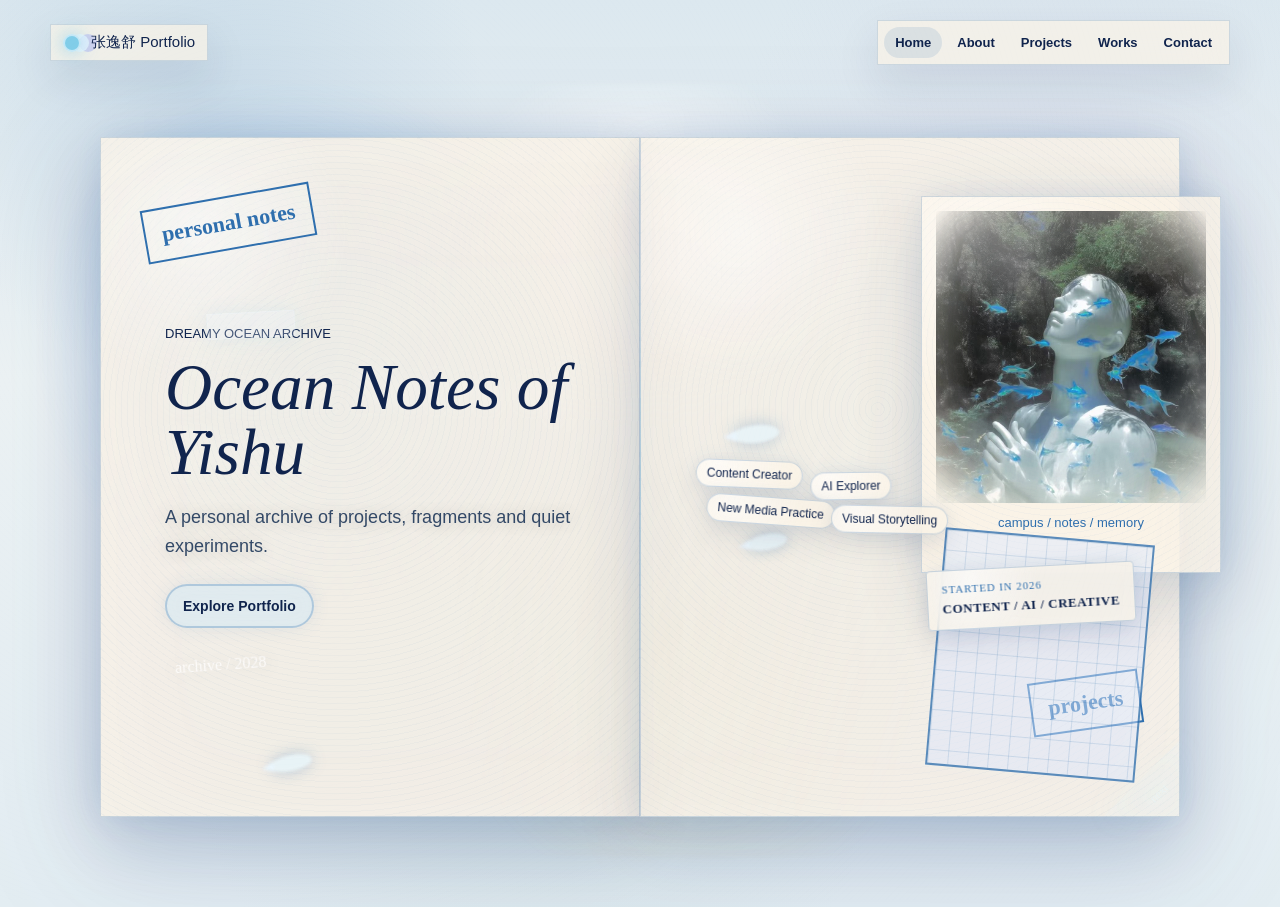
==== commit bb9347f3: "Add files via upload" ====
--- a/index.html
+++ b/index.html
@@ -1,4 +1,4 @@
-<!doctype html>
+﻿<!doctype html>
 <html lang="zh-CN">
   <head>
     <meta charset="UTF-8" />
@@ -42,7 +42,7 @@
           <div class="book-page book-right">
             <figure class="polaroid home-polaroid">
               <div class="photo-placeholder ocean-photo">
-                <img src="./assets/home/dream-ocean.jpg" alt="梦核海洋氛围图" />
+                <img src="./assets/home/dream-ocean.jpg" alt="梦核海洋氛围图" decoding="async" fetchpriority="high" />
               </div>
               <figcaption>campus / notes / memory</figcaption>
             </figure>
@@ -66,7 +66,7 @@
       </section>
     </main>
 
-    <script src="./data.js"></script>
-    <script src="./script.js"></script>
+    <script src="./data.js" defer></script>
+    <script src="./script.js" defer></script>
   </body>
 </html>
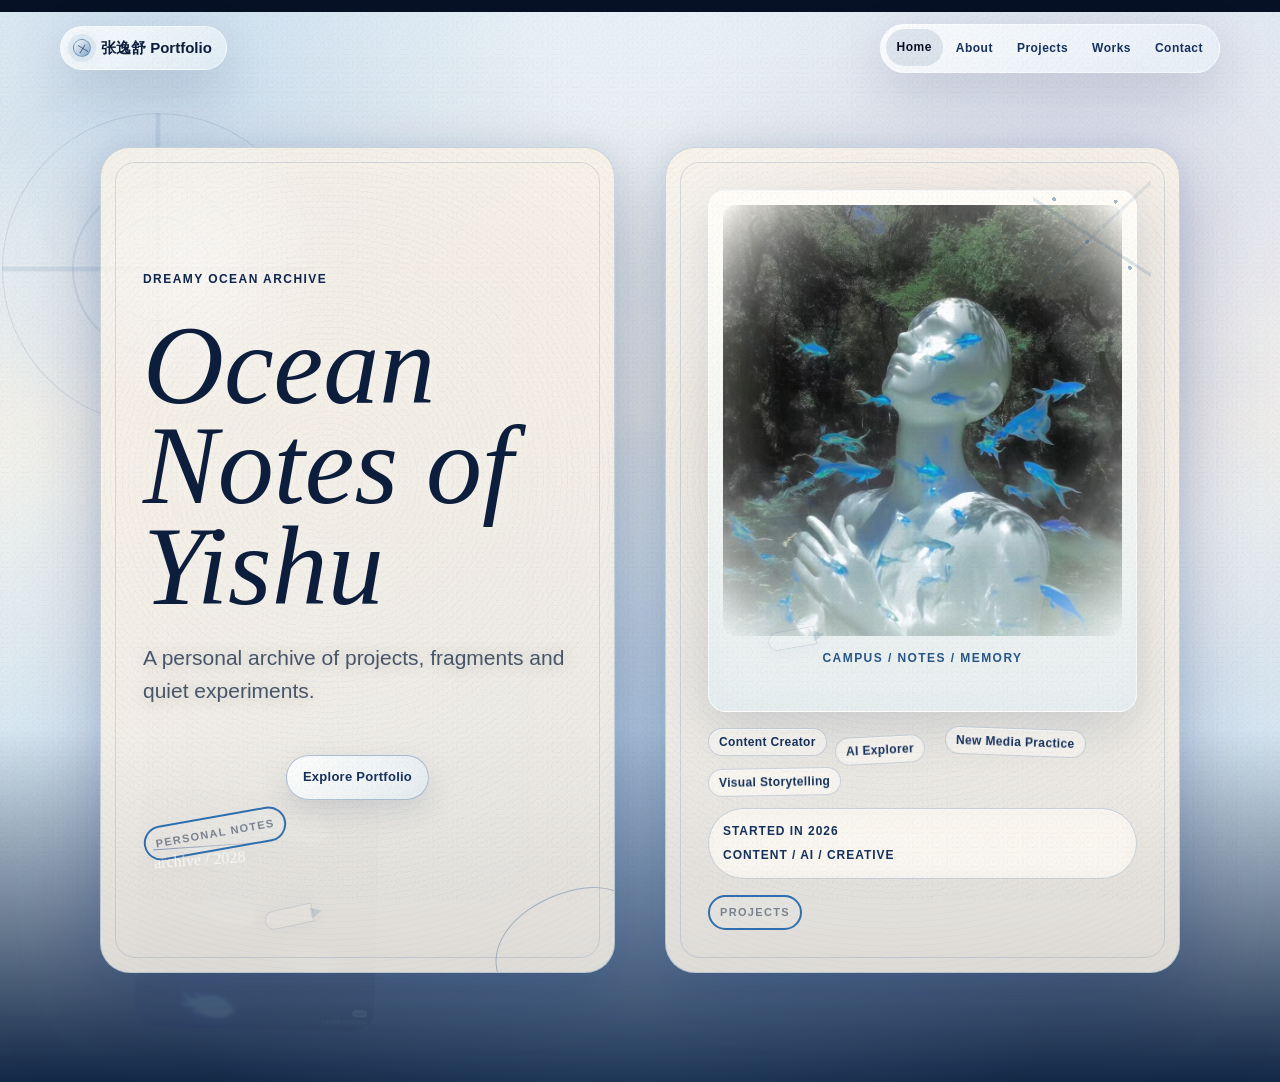
==== commit a3166b0c: "Add MBTI project display image" ====
--- a/index.html
+++ b/index.html
@@ -25,6 +25,8 @@
 
     <main>
       <section class="home-page ocean-page" aria-labelledby="home-title">
+        <img class="dream-decoration dream-decoration-home dream-decoration-angel" src="./assets/decorations/angel-fairies.jpg" alt="" aria-hidden="true" loading="lazy" decoding="async" />
+        <img class="dream-decoration dream-decoration-home dream-decoration-fish" src="./assets/decorations/dream-fish.jpg" alt="" aria-hidden="true" loading="lazy" decoding="async" />
         <div class="open-book" aria-label="Open portfolio book">
           <div class="book-page book-left">
             <div class="home-copy">
--- a/styles.css
+++ b/styles.css
@@ -5136,7 +5136,16 @@
   padding: 14px;
   text-align: left;
   transform: rotate(var(--work-tilt, -1deg)) translateY(var(--work-lift, 0));
+  cursor: default;
+}
+
+.works-page .work-tile[data-preview-index] {
   cursor: pointer;
+}
+
+.works-page .work-tile[data-preview-index]:focus-visible {
+  outline: 2px solid rgba(47, 111, 174, 0.42);
+  outline-offset: 6px;
 }
 
 .works-page .work-tile:nth-child(2n) {
@@ -5278,6 +5287,7 @@
   font-style: normal;
 }
 
+.work-action,
 .work-link-hint,
 .work-empty-note {
   display: inline-flex;
@@ -5292,6 +5302,28 @@
   box-shadow: 0 0 18px rgba(47, 111, 174, 0.08);
 }
 
+.work-action {
+  align-items: center;
+  justify-content: center;
+  text-decoration: none;
+  border: 1px solid rgba(47, 111, 174, 0.26);
+  font-family: inherit;
+  cursor: pointer;
+  transition:
+    transform 0.32s ease,
+    box-shadow 0.32s ease,
+    border-color 0.32s ease;
+}
+
+.work-action:hover,
+.work-action:focus-visible {
+  transform: translateY(-2px);
+  border-color: rgba(47, 111, 174, 0.42);
+  box-shadow:
+    0 0 24px rgba(126, 200, 227, 0.22),
+    0 12px 28px rgba(16, 36, 77, 0.12);
+}
+
 .work-preview-note {
   display: grid;
   gap: 16px;
@@ -5350,6 +5382,329 @@
     0 18px 42px rgba(16, 36, 77, 0.16);
 }
 
+/* Works preview modal */
+body.modal-open {
+  overflow: hidden;
+}
+
+html:has(body.modal-open) {
+  overflow: hidden;
+}
+
+#work-lightbox {
+  padding: clamp(18px, 4vw, 42px);
+  background:
+    radial-gradient(circle at 24% 18%, rgba(126, 200, 227, 0.24), transparent 280px),
+    radial-gradient(circle at 78% 72%, rgba(198, 193, 223, 0.18), transparent 320px),
+    rgba(7, 15, 38, 0.72);
+  animation: workModalFade 0.3s ease both;
+}
+
+#work-lightbox .lightbox-card {
+  width: min(820px, 92vw);
+  max-height: min(78vh, 700px);
+  min-height: 0;
+  display: block;
+  place-items: initial;
+  overflow-y: auto;
+  overscroll-behavior: contain;
+  padding: clamp(18px, 3vw, 34px);
+  border-radius: 10px;
+  background:
+    radial-gradient(circle at 18% 14%, rgba(255, 255, 255, 0.52), transparent 160px),
+    repeating-radial-gradient(circle at 44% 40%, rgba(47, 111, 174, 0.035) 0 1px, transparent 1px 6px),
+    rgba(251, 244, 232, 0.9);
+  box-shadow:
+    0 0 46px rgba(126, 200, 227, 0.22),
+    0 28px 86px rgba(3, 9, 28, 0.42);
+  animation: workArchiveIn 0.34s ease both;
+}
+
+.work-modal-gallery {
+  display: grid;
+  gap: 20px;
+  margin-top: 8px;
+}
+
+.work-modal-photo {
+  position: relative;
+  width: min(100%, 700px);
+  margin: 0 auto;
+  padding: 12px 12px 36px;
+  border-radius: 4px;
+  background: linear-gradient(180deg, rgba(255, 252, 244, 0.98), rgba(244, 238, 228, 0.94));
+  box-shadow:
+    0 16px 42px rgba(16, 36, 77, 0.16),
+    inset 0 0 0 1px rgba(47, 111, 174, 0.08);
+  transform: rotate(-0.8deg);
+}
+
+.work-modal-photo:nth-child(2n) {
+  transform: rotate(1deg);
+}
+
+.work-modal-photo::before {
+  content: "";
+  position: absolute;
+  top: -10px;
+  left: 50%;
+  width: 96px;
+  height: 22px;
+  transform: translateX(-50%) rotate(-4deg);
+  background: rgba(215, 232, 241, 0.74);
+  border: 1px solid rgba(47, 111, 174, 0.12);
+}
+
+.work-modal-photo img {
+  width: 100%;
+  max-height: 56vh;
+  display: block;
+  object-fit: contain;
+  border-radius: 3px;
+  filter: saturate(0.9) contrast(0.96) brightness(1.03);
+}
+
+.work-modal-photo.long-image img {
+  max-height: none;
+}
+
+.work-modal-photo figcaption {
+  position: absolute;
+  right: 12px;
+  bottom: 9px;
+  margin: 0;
+  color: rgba(47, 111, 174, 0.68);
+  font-family: "Comic Sans MS", "Bradley Hand ITC", cursive;
+  font-size: 12px;
+}
+
+@keyframes workModalFade {
+  from {
+    opacity: 0;
+  }
+  to {
+    opacity: 1;
+  }
+}
+
+@keyframes workArchiveIn {
+  from {
+    opacity: 0;
+    transform: translateY(18px) rotate(-1deg) scale(0.98);
+  }
+  to {
+    opacity: 1;
+    transform: translateY(0) rotate(0) scale(1);
+  }
+}
+
+#work-lightbox[aria-hidden="false"] {
+  display: grid;
+  place-items: center;
+}
+
+#work-lightbox > button {
+  position: fixed;
+  top: clamp(18px, 3vw, 34px);
+  right: clamp(18px, 4vw, 48px);
+  z-index: 3;
+  width: 42px;
+  height: 42px;
+  overflow: hidden;
+  border: 1px solid rgba(232, 244, 248, 0.46);
+  border-radius: 999px;
+  background:
+    radial-gradient(circle at 30% 25%, rgba(255, 255, 255, 0.28), transparent 48%),
+    rgba(10, 17, 40, 0.58);
+  color: transparent;
+  cursor: pointer;
+  box-shadow:
+    0 0 22px rgba(126, 200, 227, 0.22),
+    inset 0 0 18px rgba(232, 244, 248, 0.08);
+  backdrop-filter: blur(12px);
+}
+
+#work-lightbox > button::before,
+#work-lightbox > button::after {
+  content: "";
+  position: absolute;
+  top: 50%;
+  left: 50%;
+  width: 18px;
+  height: 1.5px;
+  background: rgba(232, 244, 248, 0.92);
+}
+
+#work-lightbox > button::before {
+  transform: translate(-50%, -50%) rotate(45deg);
+}
+
+#work-lightbox > button::after {
+  transform: translate(-50%, -50%) rotate(-45deg);
+}
+
+#work-lightbox .lightbox-card {
+  width: min(84vw, 1080px);
+  max-height: 86vh;
+  padding: clamp(18px, 3vw, 36px);
+  border: 1px solid rgba(126, 200, 227, 0.34);
+  border-radius: 14px;
+  background:
+    radial-gradient(circle at 18% 10%, rgba(232, 244, 248, 0.42), transparent 210px),
+    radial-gradient(circle at 82% 0%, rgba(198, 193, 223, 0.24), transparent 240px),
+    repeating-radial-gradient(circle at 38% 42%, rgba(47, 111, 174, 0.045) 0 1px, transparent 1px 6px),
+    linear-gradient(145deg, rgba(238, 247, 250, 0.94), rgba(247, 240, 229, 0.9));
+  box-shadow:
+    0 0 42px rgba(126, 200, 227, 0.24),
+    0 28px 88px rgba(3, 9, 28, 0.48),
+    inset 0 0 0 1px rgba(255, 255, 255, 0.42);
+}
+
+.work-preview-note {
+  max-width: none;
+  gap: 18px;
+}
+
+.modal-file-label {
+  width: fit-content;
+  padding: 6px 11px;
+  border: 1px solid rgba(47, 111, 174, 0.2);
+  border-radius: 999px;
+  background: rgba(215, 232, 241, 0.62);
+  color: rgba(22, 57, 100, 0.86);
+  font-family: "Comic Sans MS", "Bradley Hand ITC", cursive;
+  font-size: 12px;
+  letter-spacing: 0.02em;
+  box-shadow: 0 0 18px rgba(126, 200, 227, 0.16);
+}
+
+.work-slide-stack {
+  display: grid;
+  gap: clamp(18px, 3vw, 30px);
+  padding: 8px 0 2px;
+}
+
+.work-modal-page {
+  position: relative;
+  width: min(100%, 880px);
+  margin: 0 auto;
+  padding: clamp(10px, 1.8vw, 16px);
+  border-radius: 6px;
+  background: linear-gradient(180deg, rgba(255, 253, 247, 0.98), rgba(238, 244, 248, 0.94));
+  box-shadow:
+    0 18px 44px rgba(16, 36, 77, 0.16),
+    0 0 0 1px rgba(47, 111, 174, 0.08);
+}
+
+.work-modal-page::before {
+  content: "";
+  position: absolute;
+  top: -11px;
+  left: 50%;
+  width: 100px;
+  height: 22px;
+  transform: translateX(-50%) rotate(-3deg);
+  border: 1px solid rgba(47, 111, 174, 0.1);
+  background: rgba(215, 232, 241, 0.72);
+  box-shadow: 0 6px 12px rgba(16, 36, 77, 0.08);
+}
+
+.work-modal-page:nth-child(2n)::before {
+  transform: translateX(-50%) rotate(4deg);
+}
+
+.work-modal-page figcaption {
+  position: static;
+  display: inline-flex;
+  margin: 0 0 8px;
+  padding: 4px 8px;
+  border-radius: 999px;
+  background: rgba(126, 200, 227, 0.12);
+  color: rgba(22, 57, 100, 0.76);
+  font-family: "Comic Sans MS", "Bradley Hand ITC", cursive;
+  font-size: 12px;
+}
+
+.work-modal-page img {
+  width: 100%;
+  height: auto;
+  max-height: none;
+  display: block;
+  object-fit: contain;
+  border-radius: 4px;
+  filter: saturate(0.95) contrast(0.98);
+}
+
+.work-single-preview {
+  width: min(100%, 820px);
+  margin: 0 auto;
+  padding: clamp(10px, 1.8vw, 16px);
+  border-radius: 8px;
+  background: linear-gradient(180deg, rgba(255, 253, 247, 0.98), rgba(239, 247, 250, 0.94));
+  box-shadow:
+    0 18px 46px rgba(16, 36, 77, 0.16),
+    inset 0 0 0 1px rgba(47, 111, 174, 0.08);
+}
+
+.work-single-preview img {
+  width: 100%;
+  height: auto;
+  max-height: none;
+  display: block;
+  object-fit: contain;
+  border-radius: 5px;
+}
+
+.work-single-preview.is-long-image {
+  width: min(100%, 760px);
+}
+
+.work-pdf-frame {
+  width: 100%;
+  height: min(70vh, 720px);
+  padding: 10px;
+  border-radius: 10px;
+  background:
+    linear-gradient(180deg, rgba(255, 253, 247, 0.95), rgba(233, 243, 248, 0.9));
+  box-shadow:
+    0 18px 46px rgba(16, 36, 77, 0.16),
+    inset 0 0 0 1px rgba(47, 111, 174, 0.12);
+}
+
+.work-pdf-frame iframe {
+  width: 100%;
+  height: 100%;
+  display: block;
+  border: 0;
+  border-radius: 6px;
+  background: rgba(255, 253, 247, 0.96);
+}
+
+@media (max-width: 720px) {
+  #work-lightbox {
+    padding: 14px;
+  }
+
+  #work-lightbox .lightbox-card {
+    width: 94vw;
+    max-height: 84vh;
+    padding: 18px;
+  }
+
+  #work-lightbox > button {
+    top: 12px;
+    right: 12px;
+  }
+
+  .work-preview-note h2 {
+    font-size: 24px;
+  }
+
+  .work-pdf-frame {
+    height: 68vh;
+  }
+}
+
 /* Contact one-screen archive layout */
 @media (min-width: 981px) {
   .contact-body {
@@ -5539,3 +5894,2257 @@
     transform: rotate(var(--work-tilt, -1deg));
   }
 }
+
+/* Blue Dreamcore unified visual system */
+:root {
+  --bd-indigo-950: #071125;
+  --bd-indigo-900: #0d1d3c;
+  --bd-indigo-800: #17315d;
+  --bd-blue-700: #285687;
+  --bd-blue-500: #6f98bf;
+  --bd-blue-300: #b8d2e8;
+  --bd-blue-150: #dcebf4;
+  --bd-pearl: #f6f3ea;
+  --bd-milk: #fbf8ef;
+  --bd-violet: #c7c2df;
+  --bd-ink: #10233f;
+  --bd-muted: rgba(16, 35, 63, 0.68);
+  --bd-line: rgba(88, 128, 170, 0.28);
+  --bd-line-strong: rgba(42, 86, 135, 0.42);
+  --bd-glass: rgba(246, 250, 252, 0.62);
+  --bd-glass-soft: rgba(246, 250, 252, 0.42);
+  --bd-glass-deep: rgba(20, 45, 82, 0.36);
+  --bd-font-serif: Georgia, "Times New Roman", "Noto Serif SC", "Songti SC", serif;
+  --bd-font-sans: "Noto Sans SC", "PingFang SC", "Microsoft YaHei", Inter, Arial, sans-serif;
+  --bd-radius-xs: 10px;
+  --bd-radius-sm: 14px;
+  --bd-radius-md: 20px;
+  --bd-radius-lg: 30px;
+  --bd-blur: 22px;
+  --bd-shadow-soft: 0 18px 54px rgba(14, 34, 70, 0.16);
+  --bd-shadow-float: 0 28px 86px rgba(9, 24, 56, 0.22);
+  --bd-shadow-glow: 0 0 34px rgba(111, 152, 191, 0.22), 0 0 86px rgba(199, 194, 223, 0.14);
+  --bd-ease: cubic-bezier(0.22, 1, 0.36, 1);
+  --bd-page-width: min(1160px, calc(100% - 36px));
+}
+
+html {
+  min-height: 100%;
+  background: var(--bd-indigo-950);
+}
+
+body {
+  min-height: 100%;
+  overflow-x: hidden;
+  background:
+    radial-gradient(ellipse at 14% 6%, rgba(184, 210, 232, 0.6), transparent 30vw),
+    radial-gradient(ellipse at 86% 14%, rgba(199, 194, 223, 0.38), transparent 34vw),
+    radial-gradient(ellipse at 48% 72%, rgba(111, 152, 191, 0.28), transparent 38vw),
+    linear-gradient(180deg, #e7f0f6 0%, #f8f5ed 38%, #d9e8f2 67%, #122746 100%);
+  color: var(--bd-ink);
+  font-family: var(--bd-font-sans);
+  font-size: 16px;
+  font-weight: 400;
+  line-height: 1.72;
+}
+
+body::before {
+  content: "";
+  position: fixed;
+  inset: -12%;
+  z-index: -2;
+  background:
+    radial-gradient(ellipse at 24% 22%, rgba(255, 255, 255, 0.62), transparent 18%),
+    radial-gradient(ellipse at 74% 32%, rgba(111, 152, 191, 0.28), transparent 20%),
+    radial-gradient(ellipse at 38% 86%, rgba(199, 194, 223, 0.22), transparent 22%),
+    linear-gradient(125deg, transparent 0 34%, rgba(255, 255, 255, 0.24) 43%, transparent 57%);
+  filter: blur(18px);
+  opacity: 0.92;
+  animation: blueDreamDrift 24s var(--bd-ease) infinite alternate;
+}
+
+body::after {
+  content: "";
+  position: fixed;
+  inset: 0;
+  z-index: -1;
+  pointer-events: none;
+  background:
+    radial-gradient(circle at 26% 28%, rgba(16, 35, 63, 0.1) 0 1px, transparent 1px 7px),
+    radial-gradient(circle at 70% 72%, rgba(16, 35, 63, 0.07) 0 1px, transparent 1px 9px),
+    repeating-linear-gradient(112deg, rgba(255, 255, 255, 0.11) 0 1px, transparent 1px 12px);
+  mix-blend-mode: multiply;
+  opacity: 0.34;
+}
+
+.riso-grain {
+  z-index: 60;
+  opacity: 0.18;
+  mix-blend-mode: multiply;
+  background-image:
+    radial-gradient(circle at 50% 50%, rgba(7, 17, 37, 0.17) 0 0.7px, transparent 0.9px),
+    repeating-radial-gradient(circle at 30% 34%, rgba(40, 86, 135, 0.12) 0 1px, transparent 1px 5px);
+  background-size: 5px 5px, 19px 19px;
+}
+
+h1,
+h2,
+h3,
+.hello-line,
+.work-title,
+.archive-cover h1,
+.section-title h1,
+.contact-sheet h1 {
+  color: var(--bd-indigo-900);
+  font-family: var(--bd-font-serif);
+  font-style: italic;
+  font-weight: 400;
+  letter-spacing: 0;
+  text-shadow: 0 1px 0 rgba(255, 255, 255, 0.5), 0 0 26px rgba(111, 152, 191, 0.2);
+}
+
+h1,
+.section-title h1,
+.contact-sheet h1 {
+  font-size: clamp(42px, 10vw, 108px);
+  line-height: 0.92;
+}
+
+h2 {
+  font-size: clamp(30px, 6.4vw, 68px);
+  line-height: 0.98;
+}
+
+h3,
+.work-title {
+  font-size: clamp(20px, 3vw, 28px);
+  line-height: 1.16;
+}
+
+p,
+li,
+dd,
+.work-intro,
+.project-body p,
+.page-note,
+.contact-intro {
+  color: var(--bd-muted);
+  font-family: var(--bd-font-sans);
+  font-size: clamp(14px, 2.9vw, 16px);
+  line-height: 1.78;
+}
+
+.eyebrow,
+.section-title span,
+.project-label,
+.time-label,
+dt,
+figcaption,
+.contact-label,
+.modal-file-label {
+  color: var(--bd-blue-700);
+  font-family: var(--bd-font-sans);
+  font-size: 12px;
+  font-weight: 700;
+  letter-spacing: 0.12em;
+  text-transform: uppercase;
+}
+
+.site-header {
+  position: sticky;
+  top: 12px;
+  z-index: 50;
+  width: var(--bd-page-width);
+  padding: 0;
+  margin: 12px auto 0;
+}
+
+.brand,
+.nav {
+  border: 1px solid rgba(255, 255, 255, 0.56);
+  border-radius: 999px;
+  background:
+    linear-gradient(135deg, rgba(255, 255, 255, 0.68), rgba(220, 235, 244, 0.38)),
+    rgba(246, 250, 252, 0.52);
+  box-shadow: var(--bd-shadow-soft);
+  backdrop-filter: blur(18px) saturate(1.12);
+}
+
+.brand {
+  min-height: 42px;
+  padding: 8px 14px 8px 12px;
+  color: var(--bd-indigo-900);
+  font-weight: 700;
+}
+
+.brand-dot {
+  position: relative;
+  width: 18px;
+  height: 18px;
+  overflow: hidden;
+  border: 1px solid rgba(40, 86, 135, 0.48);
+  border-radius: 50%;
+  background:
+    linear-gradient(135deg, rgba(255, 255, 255, 0.92), rgba(111, 152, 191, 0.72)),
+    var(--bd-blue-300);
+  box-shadow: 0 0 0 5px rgba(111, 152, 191, 0.12), 0 0 20px rgba(40, 86, 135, 0.18);
+}
+
+.brand-dot::before,
+.brand-dot::after {
+  content: "";
+  position: absolute;
+  background: rgba(16, 49, 93, 0.64);
+}
+
+.brand-dot::before {
+  top: 8px;
+  left: 3px;
+  width: 12px;
+  height: 1px;
+  transform: rotate(32deg);
+}
+
+.brand-dot::after {
+  top: 4px;
+  left: 8px;
+  width: 1px;
+  height: 10px;
+  transform: rotate(32deg);
+}
+
+.nav {
+  gap: 2px;
+  max-width: 100%;
+  padding: 5px;
+  overflow-x: auto;
+  scrollbar-width: none;
+}
+
+.nav::-webkit-scrollbar {
+  display: none;
+}
+
+.nav a {
+  border-radius: 999px;
+  color: var(--bd-indigo-800);
+  font-size: 12px;
+  font-weight: 700;
+  letter-spacing: 0.04em;
+  transition: color 260ms var(--bd-ease), background 260ms var(--bd-ease), transform 260ms var(--bd-ease);
+  white-space: nowrap;
+}
+
+.nav a:hover,
+.nav a[aria-current="page"] {
+  background: rgba(40, 86, 135, 0.13);
+  color: var(--bd-indigo-950);
+  transform: translateY(-1px);
+}
+
+.page,
+.contact-page,
+.page-spread {
+  width: var(--bd-page-width);
+}
+
+.page {
+  padding: clamp(54px, 9vw, 108px) 0;
+  opacity: 1;
+  filter: none;
+  transform: none;
+}
+
+.section-title {
+  display: grid;
+  gap: 8px;
+  margin-bottom: clamp(22px, 5vw, 42px);
+}
+
+.section-title span {
+  width: fit-content;
+  padding: 6px 12px;
+  border: 1px solid var(--bd-line);
+  border-radius: 999px;
+  background: rgba(255, 255, 255, 0.34);
+}
+
+.page-note,
+.paper-strip {
+  max-width: 720px;
+  margin-bottom: clamp(22px, 5vw, 36px);
+  padding: 16px 18px;
+  border: 1px solid rgba(255, 255, 255, 0.54);
+  border-radius: var(--bd-radius-sm);
+  background: rgba(246, 250, 252, 0.42);
+  box-shadow: var(--bd-shadow-soft);
+  backdrop-filter: blur(var(--bd-blur));
+  transform: none;
+}
+
+.paper-sheet,
+.polaroid,
+.project-card,
+.timeline-item,
+.work-tile,
+.contact-sheet,
+.paper-strip,
+.about-book,
+.about-copy,
+.currently-card,
+.archive-note,
+.archive-process,
+.archive-gallery,
+.archive-cover,
+.detail-sections section,
+.project-hero,
+.process-board article,
+.timeline-notes article,
+.community-growth,
+.viral-note,
+.qr-card,
+.status-card,
+.contact-main-card,
+.lightbox-card,
+#work-lightbox .lightbox-card,
+.work-detail-section {
+  border: 1px solid rgba(255, 255, 255, 0.56);
+  border-radius: var(--bd-radius-md);
+  background:
+    linear-gradient(145deg, rgba(255, 255, 255, 0.7), rgba(220, 235, 244, 0.36)),
+    var(--bd-glass);
+  box-shadow: var(--bd-shadow-soft), inset 0 1px 0 rgba(255, 255, 255, 0.62);
+  backdrop-filter: blur(var(--bd-blur)) saturate(1.1);
+}
+
+.home-page {
+  position: relative;
+  width: var(--bd-page-width);
+  min-height: auto;
+  margin: 0 auto;
+  padding: clamp(38px, 8vw, 86px) 0 clamp(58px, 10vw, 110px);
+  opacity: 1;
+  filter: none;
+  transform: none;
+  isolation: isolate;
+}
+
+.home-page::before,
+.home-page::after,
+.about-page::after,
+.projects-page::after,
+.works-page::after,
+.contact-page::after,
+.archive-project::after {
+  content: "";
+  position: absolute;
+  z-index: -1;
+  pointer-events: none;
+}
+
+.home-page::before {
+  top: 52px;
+  right: min(4vw, 48px);
+  width: clamp(150px, 26vw, 310px);
+  aspect-ratio: 1;
+  border: 1px solid rgba(40, 86, 135, 0.2);
+  border-radius: 50%;
+  background:
+    radial-gradient(circle at 50% 50%, transparent 0 23%, rgba(40, 86, 135, 0.2) 23.5% 24%, transparent 24.5% 38%, rgba(40, 86, 135, 0.16) 38.5% 39%, transparent 39.5%),
+    linear-gradient(90deg, transparent 49%, rgba(40, 86, 135, 0.16) 49.5% 50.5%, transparent 51%),
+    linear-gradient(0deg, transparent 49%, rgba(40, 86, 135, 0.16) 49.5% 50.5%, transparent 51%);
+  opacity: 0.64;
+  filter: blur(0.2px);
+}
+
+.home-page::after {
+  left: -24px;
+  bottom: 42px;
+  width: 210px;
+  height: 100px;
+  border: 1.5px solid rgba(40, 86, 135, 0.24);
+  border-top: 0;
+  border-radius: 0 0 999px 999px;
+  transform: rotate(-6deg);
+  opacity: 0.48;
+}
+
+.open-book {
+  display: grid;
+  grid-template-columns: minmax(0, 0.95fr) minmax(320px, 0.88fr);
+  gap: clamp(22px, 5vw, 50px);
+  align-items: stretch;
+  max-width: 1120px;
+  min-height: 0;
+  margin: 0 auto;
+  padding: 0;
+  perspective: none;
+}
+
+.open-book::before,
+.book-grid,
+.tape,
+.page-corner {
+  display: none;
+}
+
+.book-page,
+.home-page .book-page,
+.home-page .book-left,
+.home-page .book-right {
+  position: relative;
+  min-width: 0;
+  min-height: 0;
+  overflow: hidden;
+  padding: clamp(22px, 4vw, 42px);
+  border-radius: var(--bd-radius-lg);
+  transform: none;
+}
+
+.book-page::before,
+.book-page::after {
+  content: "";
+  position: absolute;
+  pointer-events: none;
+}
+
+.book-page::before {
+  inset: 14px;
+  border: 1px solid rgba(40, 86, 135, 0.16);
+  border-radius: calc(var(--bd-radius-lg) - 10px);
+}
+
+.book-left::after {
+  right: -28px;
+  bottom: -18px;
+  width: 148px;
+  height: 96px;
+  border: 1.5px solid rgba(40, 86, 135, 0.34);
+  border-radius: 70% 40% 70% 40%;
+  transform: rotate(-12deg);
+}
+
+.book-right::after {
+  right: 28px;
+  top: 30px;
+  width: 118px;
+  height: 118px;
+  background:
+    radial-gradient(circle at 18% 18%, var(--bd-blue-700) 0 2px, transparent 2px),
+    radial-gradient(circle at 70% 20%, var(--bd-blue-700) 0 2px, transparent 2px),
+    radial-gradient(circle at 46% 54%, var(--bd-blue-700) 0 2px, transparent 2px),
+    radial-gradient(circle at 82% 76%, var(--bd-blue-700) 0 2px, transparent 2px),
+    linear-gradient(33deg, transparent 0 49%, rgba(40, 86, 135, 0.34) 49% 51%, transparent 51%),
+    linear-gradient(137deg, transparent 0 49%, rgba(40, 86, 135, 0.22) 49% 51%, transparent 51%);
+  opacity: 0.42;
+}
+
+.home-copy {
+  position: relative;
+  display: grid;
+  min-width: 0;
+  min-height: 100%;
+  align-content: center;
+  gap: clamp(16px, 3vw, 24px);
+  padding: 0;
+  border: 0;
+  background: transparent;
+  box-shadow: none;
+  backdrop-filter: none;
+  transform: none;
+}
+
+.home-copy::after {
+  content: "";
+  width: 128px;
+  height: 1px;
+  margin-top: 4px;
+  background: linear-gradient(90deg, rgba(40, 86, 135, 0.56), transparent);
+}
+
+.home-copy h1,
+.home-page .home-copy h1 {
+  max-width: 620px;
+  margin: 0;
+  color: var(--bd-indigo-900);
+  font-size: clamp(46px, 11vw, 112px);
+  line-height: 0.9;
+}
+
+.home-line,
+.home-page .home-line {
+  max-width: 520px;
+  margin: 0;
+  color: rgba(16, 35, 63, 0.74);
+  font-size: clamp(16px, 3.8vw, 21px);
+}
+
+.portfolio-button,
+.resume-button,
+.detail-link,
+.back-link,
+.work-action,
+.contact-sheet a {
+  display: inline-flex;
+  width: fit-content;
+  align-items: center;
+  justify-content: center;
+  min-height: 42px;
+  padding: 10px 16px;
+  border: 1px solid rgba(40, 86, 135, 0.34);
+  border-radius: 999px;
+  background:
+    linear-gradient(135deg, rgba(255, 255, 255, 0.74), rgba(184, 210, 232, 0.28)),
+    rgba(246, 250, 252, 0.5);
+  color: var(--bd-indigo-800);
+  font-family: var(--bd-font-sans);
+  font-size: 13px;
+  font-weight: 700;
+  letter-spacing: 0.02em;
+  box-shadow: 0 12px 30px rgba(14, 34, 70, 0.12);
+  backdrop-filter: blur(14px);
+  transition: transform 320ms var(--bd-ease), box-shadow 320ms var(--bd-ease), border-color 320ms var(--bd-ease);
+}
+
+.portfolio-button:hover,
+.resume-button:hover,
+.detail-link:hover,
+.back-link:hover,
+.work-action:hover {
+  border-color: rgba(40, 86, 135, 0.52);
+  box-shadow: var(--bd-shadow-glow), 0 18px 42px rgba(14, 34, 70, 0.18);
+  transform: translateY(-3px);
+}
+
+.home-polaroid,
+.home-page .home-polaroid,
+.polaroid {
+  position: relative;
+  inset: auto;
+  width: 100%;
+  max-width: 440px;
+  margin: 0 auto;
+  padding: 14px 14px 42px;
+  border-radius: 18px;
+  background: linear-gradient(180deg, rgba(255, 253, 247, 0.92), rgba(220, 235, 244, 0.62));
+  transform: none;
+}
+
+.photo-placeholder,
+.ocean-photo {
+  position: relative;
+  overflow: hidden;
+  border-radius: 12px;
+  background:
+    linear-gradient(135deg, rgba(255, 255, 255, 0.44), transparent 46%),
+    linear-gradient(160deg, var(--bd-blue-150), var(--bd-blue-500));
+}
+
+.photo-placeholder img,
+.project-cover img,
+.work-thumb img,
+.project-photo img,
+.qr-card img,
+.about-photo-frame img,
+.universe-photo img {
+  filter: saturate(0.62) contrast(0.94) brightness(1.05) sepia(0.06) hue-rotate(172deg);
+}
+
+.photo-placeholder::after,
+.project-cover::after,
+.work-thumb::after,
+.project-photo::after,
+.universe-photo::after {
+  content: "";
+  position: absolute;
+  inset: 0;
+  pointer-events: none;
+  background:
+    radial-gradient(circle at 28% 18%, rgba(255, 255, 255, 0.34), transparent 18%),
+    repeating-radial-gradient(circle at 50% 50%, rgba(7, 17, 37, 0.08) 0 1px, transparent 1px 5px);
+  mix-blend-mode: screen;
+  opacity: 0.56;
+}
+
+.home-mini-tags,
+.home-archive-label,
+.book-note {
+  position: static;
+  width: auto;
+  margin: 16px 0 0;
+  transform: none;
+}
+
+.home-mini-tags {
+  display: flex;
+  flex-wrap: wrap;
+  gap: 8px;
+}
+
+.home-mini-tags span,
+.home-archive-label,
+.tag-cloud span,
+.work-tags i,
+.work-record-tags span,
+.channel-notes span,
+.response-flow span,
+.status-card li {
+  border: 1px solid rgba(40, 86, 135, 0.22);
+  border-radius: 999px;
+  background: rgba(255, 255, 255, 0.38);
+  color: var(--bd-indigo-800);
+  font-family: var(--bd-font-sans);
+  font-size: 12px;
+  font-weight: 600;
+  letter-spacing: 0.03em;
+  box-shadow: inset 0 1px 0 rgba(255, 255, 255, 0.48);
+  transform: none;
+}
+
+.home-mini-tags span {
+  padding: 7px 10px;
+}
+
+.home-archive-label {
+  display: grid;
+  gap: 4px;
+  padding: 12px 14px;
+}
+
+.home-archive-label span,
+.home-archive-label strong {
+  color: var(--bd-indigo-800);
+  font-size: 12px;
+  letter-spacing: 0.08em;
+}
+
+.book-note {
+  width: fit-content;
+  padding: 6px 10px;
+  border-radius: 999px;
+  color: rgba(16, 35, 63, 0.5);
+  font-family: var(--bd-font-sans);
+  font-size: 11px;
+  letter-spacing: 0.12em;
+  text-transform: uppercase;
+}
+
+.floating-fish,
+.fish {
+  position: absolute;
+  width: 68px;
+  height: 26px;
+  border: 1.5px solid rgba(40, 86, 135, 0.34);
+  border-radius: 999px 70% 70% 999px;
+  background: rgba(255, 255, 255, 0.16);
+  box-shadow: 0 0 24px rgba(111, 152, 191, 0.16);
+  filter: none;
+  opacity: 0.5;
+  animation: decoFloat 8s var(--bd-ease) infinite alternate;
+}
+
+.floating-fish::after,
+.fish::after {
+  content: "";
+  position: absolute;
+  right: -13px;
+  left: auto;
+  top: 5px;
+  border-top: 8px solid transparent;
+  border-bottom: 8px solid transparent;
+  border-left: 15px solid rgba(40, 86, 135, 0.28);
+  border-right: 0;
+}
+
+.about-book {
+  display: grid;
+  grid-template-columns: minmax(280px, 0.82fr) minmax(0, 1.12fr);
+  gap: clamp(20px, 5vw, 44px);
+  padding: clamp(16px, 3vw, 26px);
+  border-radius: var(--bd-radius-lg);
+  background:
+    radial-gradient(ellipse at 12% 18%, rgba(255, 255, 255, 0.52), transparent 28%),
+    linear-gradient(135deg, rgba(255, 255, 255, 0.5), rgba(184, 210, 232, 0.28));
+  transform: none;
+}
+
+.about-left-page,
+.about-right-page {
+  min-height: 0;
+}
+
+.about-left-page {
+  display: grid;
+  gap: 18px;
+  padding: clamp(14px, 3vw, 24px);
+  border: 1px solid rgba(40, 86, 135, 0.18);
+  border-radius: var(--bd-radius-md);
+  background:
+    linear-gradient(rgba(40, 86, 135, 0.08) 1px, transparent 1px),
+    linear-gradient(90deg, rgba(40, 86, 135, 0.08) 1px, transparent 1px),
+    rgba(255, 255, 255, 0.22);
+  background-size: 28px 28px;
+}
+
+.about-photo,
+.photo-date,
+.hand-arrow,
+.little-universe {
+  position: relative;
+  inset: auto;
+  left: auto;
+  right: auto;
+  bottom: auto;
+  top: auto;
+  width: 100%;
+  transform: none;
+}
+
+.about-photo {
+  max-width: 380px;
+  margin: 0 auto;
+}
+
+.photo-date,
+.hand-arrow {
+  width: fit-content;
+  padding: 6px 10px;
+  border: 1px solid rgba(40, 86, 135, 0.18);
+  border-radius: 999px;
+  background: rgba(255, 255, 255, 0.34);
+  color: rgba(16, 35, 63, 0.6);
+  font-family: var(--bd-font-sans);
+  font-size: 12px;
+}
+
+.hand-arrow::after,
+.little-universe::after,
+.mini-tape {
+  display: none;
+}
+
+.about-photo-frame,
+.universe-photo {
+  border-radius: 14px;
+}
+
+.about-copy {
+  display: grid;
+  gap: 18px;
+  padding: clamp(24px, 5vw, 50px);
+  background: rgba(255, 255, 255, 0.36);
+  transform: none;
+}
+
+.hello-line {
+  font-size: clamp(34px, 7vw, 66px);
+  line-height: 0.98;
+}
+
+.student-info {
+  grid-template-columns: repeat(3, minmax(0, 1fr));
+  gap: 10px;
+}
+
+.student-info div {
+  padding: 12px;
+  border: 1px solid rgba(40, 86, 135, 0.16);
+  border-radius: var(--bd-radius-sm);
+  background: rgba(255, 255, 255, 0.28);
+}
+
+.currently-card {
+  justify-self: stretch;
+  width: 100%;
+  padding: 18px;
+  transform: none;
+}
+
+.currently-card ul {
+  gap: 10px;
+}
+
+.currently-card li {
+  padding-left: 18px;
+}
+
+.currently-card li::before {
+  width: 6px;
+  height: 6px;
+  background: var(--bd-blue-700);
+}
+
+.little-universe {
+  display: grid;
+  gap: 12px;
+  padding: 16px;
+  border-radius: var(--bd-radius-md);
+}
+
+.little-universe h2,
+.universe-card h3 {
+  color: var(--bd-indigo-900);
+  font-family: var(--bd-font-serif);
+  font-style: italic;
+}
+
+.universe-collage {
+  grid-template-columns: repeat(3, minmax(0, 1fr));
+  gap: 10px;
+}
+
+.universe-card,
+.universe-card:nth-child(n) {
+  display: grid;
+  gap: 8px;
+  padding: 10px;
+  border: 1px solid rgba(255, 255, 255, 0.44);
+  border-radius: var(--bd-radius-sm);
+  background: rgba(255, 255, 255, 0.34);
+  box-shadow: 0 12px 34px rgba(14, 34, 70, 0.1);
+  transform: none;
+}
+
+.projects-page {
+  position: relative;
+}
+
+.projects-page::after {
+  right: 4%;
+  top: 130px;
+  width: 160px;
+  height: 130px;
+  background:
+    radial-gradient(circle at 16% 30%, var(--bd-blue-700) 0 2px, transparent 2px),
+    radial-gradient(circle at 46% 12%, var(--bd-blue-700) 0 2px, transparent 2px),
+    radial-gradient(circle at 80% 42%, var(--bd-blue-700) 0 2px, transparent 2px),
+    radial-gradient(circle at 56% 78%, var(--bd-blue-700) 0 2px, transparent 2px),
+    linear-gradient(28deg, transparent 0 49%, rgba(40, 86, 135, 0.24) 49% 51%, transparent 51%),
+    linear-gradient(150deg, transparent 0 49%, rgba(199, 194, 223, 0.28) 49% 51%, transparent 51%);
+  opacity: 0.46;
+}
+
+.project-grid,
+.projects-page .project-grid {
+  display: grid;
+  grid-template-columns: repeat(2, minmax(0, 1fr));
+  gap: clamp(18px, 3vw, 28px);
+  align-items: stretch;
+}
+
+.project-card,
+.projects-page .project-card,
+.project-card:nth-child(n),
+.projects-page .project-card:nth-child(n) {
+  position: relative;
+  inset: auto;
+  min-height: 0;
+  overflow: hidden;
+  display: grid;
+  grid-template-rows: auto 1fr;
+  transform: none;
+  cursor: pointer;
+  transition: transform 340ms var(--bd-ease), box-shadow 340ms var(--bd-ease), border-color 340ms var(--bd-ease);
+}
+
+.project-card::before,
+.projects-page .project-card::before {
+  content: "";
+  position: absolute;
+  inset: 12px;
+  z-index: 1;
+  pointer-events: none;
+  border: 1px solid rgba(40, 86, 135, 0.12);
+  border-radius: calc(var(--bd-radius-md) - 8px);
+  background: none;
+}
+
+.project-card:hover,
+.projects-page .project-card:hover,
+.work-tile:hover {
+  border-color: rgba(40, 86, 135, 0.42);
+  box-shadow: var(--bd-shadow-float), var(--bd-shadow-glow);
+  transform: translateY(-6px);
+}
+
+.project-cover,
+.works-page .work-thumb,
+.work-thumb {
+  position: relative;
+  min-height: 0;
+  aspect-ratio: 4 / 3;
+  overflow: hidden;
+  display: grid;
+  place-items: center;
+  margin: 14px 14px 0;
+  padding: 10px;
+  border: 1px solid rgba(40, 86, 135, 0.18);
+  border-radius: 16px;
+  background:
+    linear-gradient(180deg, rgba(255, 253, 247, 0.92), rgba(220, 235, 244, 0.68)),
+    var(--bd-blue-150);
+  box-shadow: inset 0 0 0 8px rgba(255, 255, 255, 0.22), 0 12px 28px rgba(14, 34, 70, 0.1);
+}
+
+.project-cover::before,
+.works-page .work-thumb::before {
+  content: "";
+  position: absolute;
+  top: 8px;
+  left: 50%;
+  z-index: 2;
+  width: 84px;
+  height: 18px;
+  border: 1px solid rgba(40, 86, 135, 0.12);
+  border-radius: 999px;
+  background: rgba(255, 255, 255, 0.42);
+  box-shadow: 0 5px 14px rgba(14, 34, 70, 0.08);
+  transform: translateX(-50%);
+}
+
+.project-cover img,
+.works-page .work-thumb img,
+.work-thumb img {
+  width: 100%;
+  height: 100%;
+  display: block;
+  object-fit: contain;
+  border-radius: 10px;
+  background: rgba(255, 255, 255, 0.28);
+}
+
+.project-body {
+  display: grid;
+  gap: 14px;
+  padding: 22px;
+}
+
+.project-body h2,
+.project-card .project-body h2 {
+  margin: 0;
+  color: var(--bd-indigo-900);
+  font-size: clamp(25px, 5vw, 42px);
+  line-height: 1.02;
+}
+
+.project-tags,
+.work-tags,
+.preview-tags {
+  display: flex;
+  flex-wrap: wrap;
+  gap: 8px;
+}
+
+.works-page {
+  position: relative;
+}
+
+.works-page::after {
+  left: 2%;
+  top: 120px;
+  width: 120px;
+  height: 170px;
+  border: 1.5px solid rgba(40, 86, 135, 0.22);
+  border-radius: 56% 56% 48% 48%;
+  box-shadow:
+    inset 0 40px 0 rgba(255, 255, 255, 0.18),
+    24px 46px 0 -22px rgba(40, 86, 135, 0.24),
+    -24px 46px 0 -22px rgba(40, 86, 135, 0.24);
+  opacity: 0.38;
+}
+
+.works-page .works-board {
+  display: grid;
+  grid-template-columns: repeat(3, minmax(0, 1fr));
+  gap: clamp(18px, 3vw, 28px);
+  align-items: stretch;
+  padding: 0 0 48px;
+  background: transparent;
+}
+
+.works-page .work-tile,
+.works-page .work-tile:nth-child(n),
+.work-tile,
+.work-tile:nth-child(n) {
+  position: relative;
+  inset: auto;
+  min-height: 0;
+  display: grid;
+  grid-template-rows: auto auto 1fr auto auto;
+  gap: 12px;
+  padding: 0 0 18px;
+  text-align: left;
+  transform: none;
+}
+
+.works-page .featured-work {
+  grid-column: span 2;
+}
+
+.works-page .work-tile.has-cover {
+  min-height: 0;
+}
+
+.works-page .work-tile.has-cover .work-thumb,
+.works-page .featured-work .work-thumb {
+  min-height: 0;
+  aspect-ratio: 4 / 3;
+}
+
+.work-title,
+.work-intro,
+.work-tags,
+.work-action,
+.work-empty-note {
+  margin-inline: 18px;
+}
+
+.work-title {
+  color: var(--bd-indigo-900);
+}
+
+.work-empty-note {
+  width: fit-content;
+  padding: 8px 12px;
+  border: 1px solid rgba(40, 86, 135, 0.22);
+  border-radius: 999px;
+  background: rgba(255, 255, 255, 0.34);
+  color: var(--bd-blue-700);
+  font-size: 12px;
+}
+
+.archive-project {
+  position: relative;
+}
+
+.archive-project::after {
+  right: 0;
+  bottom: 64px;
+  width: min(220px, 38vw);
+  height: min(220px, 38vw);
+  border: 1px solid rgba(40, 86, 135, 0.18);
+  border-radius: 50%;
+  background:
+    radial-gradient(circle at 50% 50%, transparent 0 30%, rgba(40, 86, 135, 0.12) 30.5% 31%, transparent 31.5%),
+    linear-gradient(135deg, transparent 49%, rgba(40, 86, 135, 0.12) 49.5% 50.5%, transparent 51%);
+  opacity: 0.42;
+}
+
+.archive-cover {
+  display: grid;
+  grid-template-columns: minmax(0, 1fr) minmax(280px, 0.72fr);
+  gap: clamp(20px, 4vw, 40px);
+  align-items: center;
+  min-height: 0;
+  padding: clamp(24px, 5vw, 48px);
+}
+
+.archive-cover::before {
+  inset: 14px;
+  border-color: rgba(40, 86, 135, 0.14);
+  border-radius: calc(var(--bd-radius-md) - 8px);
+}
+
+.archive-cover h1 {
+  color: var(--bd-indigo-900);
+}
+
+.archive-cover-copy > p:last-child,
+.decor-title {
+  color: rgba(16, 35, 63, 0.62);
+  font-family: var(--bd-font-serif);
+  font-style: italic;
+}
+
+.archive-sticker {
+  border: 1px solid rgba(40, 86, 135, 0.22);
+  border-radius: 999px;
+  background: rgba(255, 255, 255, 0.38);
+  color: var(--bd-indigo-800);
+  font-family: var(--bd-font-sans);
+  transform: none;
+}
+
+.archive-note,
+.archive-process,
+.archive-gallery,
+.community-growth,
+.viral-note {
+  display: grid;
+  gap: 14px;
+  margin-top: clamp(20px, 4vw, 34px);
+  padding: clamp(20px, 4vw, 34px);
+  transform: none;
+}
+
+.process-board,
+.direction-cards,
+.timeline-notes,
+.material-wall,
+.photo-wall,
+.case-placeholders,
+.metric-notes,
+.contact-layout {
+  display: grid;
+  gap: clamp(14px, 3vw, 22px);
+}
+
+.process-board,
+.direction-cards,
+.timeline-notes {
+  grid-template-columns: repeat(4, minmax(0, 1fr));
+}
+
+.process-board article,
+.timeline-notes article {
+  padding: 18px;
+}
+
+.process-board article span,
+.timeline-notes article span {
+  color: var(--bd-blue-700);
+  font-family: var(--bd-font-serif);
+  font-size: 26px;
+  font-style: italic;
+}
+
+.photo-wall,
+.three-photo-wall,
+.material-wall,
+.case-placeholders.image-cases {
+  grid-template-columns: repeat(3, minmax(0, 1fr));
+  align-items: start;
+}
+
+.project-photo,
+.photo-wall figure,
+.material-wall figure,
+.three-photo-wall .project-photo,
+.image-cases .project-photo {
+  position: relative;
+  width: auto;
+  max-width: none;
+  margin: 0;
+  padding: 12px 12px 38px;
+  border: 1px solid rgba(255, 255, 255, 0.56);
+  border-radius: 18px;
+  background: linear-gradient(180deg, rgba(255, 253, 247, 0.94), rgba(220, 235, 244, 0.64));
+  box-shadow: var(--bd-shadow-soft);
+  transform: none;
+}
+
+.project-photo::before,
+.photo-wall figure::before,
+.material-wall figure::before {
+  top: 8px;
+  width: 78px;
+  height: 18px;
+  border-radius: 999px;
+  background: rgba(255, 255, 255, 0.48);
+}
+
+.project-photo img,
+.photo-wall figure img,
+.material-wall figure img,
+.project-photo div {
+  width: 100%;
+  height: auto;
+  max-height: 70vh;
+  display: block;
+  object-fit: contain;
+  border-radius: 10px;
+}
+
+.project-photo figcaption,
+.photo-wall figcaption,
+.material-wall figcaption {
+  position: absolute;
+  left: 12px;
+  right: 12px;
+  bottom: 10px;
+  margin: 0;
+  color: rgba(16, 35, 63, 0.58);
+  font-family: var(--bd-font-sans);
+  font-size: 11px;
+  text-align: center;
+}
+
+.contact-body {
+  overflow: auto;
+}
+
+.contact-page {
+  position: relative;
+  display: grid;
+  align-items: center;
+  min-height: calc(100vh - 76px);
+  height: auto;
+  padding: clamp(44px, 8vw, 86px) 0;
+}
+
+.contact-page::after {
+  right: 5%;
+  top: 70px;
+  width: 170px;
+  height: 170px;
+  border: 1px solid rgba(40, 86, 135, 0.22);
+  border-radius: 50% 50% 44% 44%;
+  background:
+    radial-gradient(circle at 42% 42%, rgba(40, 86, 135, 0.18) 0 5px, transparent 6px),
+    linear-gradient(90deg, transparent 47%, rgba(40, 86, 135, 0.16) 48% 52%, transparent 53%);
+  opacity: 0.38;
+}
+
+.contact-sheet {
+  display: grid;
+  gap: clamp(16px, 3vw, 24px);
+  min-height: 0;
+  max-height: none;
+  padding: clamp(24px, 5vw, 54px);
+  opacity: 1;
+  filter: none;
+  color: var(--bd-ink);
+  transform: none;
+}
+
+.contact-sheet .eyebrow,
+.contact-sheet p {
+  color: var(--bd-muted);
+}
+
+.contact-layout {
+  grid-template-columns: minmax(0, 1.1fr) minmax(160px, 0.45fr) minmax(0, 0.85fr);
+  align-items: stretch;
+}
+
+.contact-main-card,
+.qr-card,
+.status-card {
+  display: grid;
+  gap: 10px;
+  align-content: start;
+  padding: 18px;
+  transform: none;
+}
+
+.contact-main-card .email-card,
+.contact-main-card .social-card,
+.contact-main-card .resume-button {
+  width: 100%;
+  min-height: 40px;
+  justify-content: flex-start;
+  padding: 10px 12px;
+  border-radius: var(--bd-radius-sm);
+  color: var(--bd-indigo-800);
+  text-align: left;
+}
+
+.qr-card img {
+  width: min(160px, 100%);
+  margin: 0 auto;
+  border-radius: var(--bd-radius-sm);
+  background: rgba(255, 255, 255, 0.42);
+  box-shadow: inset 0 0 0 8px rgba(255, 255, 255, 0.24);
+}
+
+.lightbox,
+#work-lightbox,
+.image-lightbox {
+  background:
+    radial-gradient(ellipse at 26% 20%, rgba(184, 210, 232, 0.46), transparent 30vw),
+    radial-gradient(ellipse at 76% 74%, rgba(199, 194, 223, 0.34), transparent 34vw),
+    rgba(7, 17, 37, 0.62);
+  backdrop-filter: blur(14px);
+}
+
+#work-lightbox .lightbox-card,
+.lightbox-card {
+  width: min(1000px, 92vw);
+  border-radius: var(--bd-radius-lg);
+}
+
+#work-lightbox > button,
+.lightbox button,
+.image-lightbox button {
+  border: 1px solid rgba(255, 255, 255, 0.42);
+  border-radius: 999px;
+  background: rgba(246, 250, 252, 0.22);
+  backdrop-filter: blur(14px);
+}
+
+.work-single-preview,
+.work-modal-page,
+.work-pdf-frame,
+.work-video-placeholder {
+  border: 1px solid rgba(255, 255, 255, 0.48);
+  border-radius: var(--bd-radius-md);
+  background: linear-gradient(180deg, rgba(255, 253, 247, 0.94), rgba(220, 235, 244, 0.68));
+  box-shadow: var(--bd-shadow-soft);
+}
+
+.deep-reveal {
+  opacity: 0;
+  filter: blur(12px);
+  transform: translateY(24px);
+  animation: blueDreamReveal 900ms var(--bd-ease) var(--reveal-delay, 0s) forwards;
+}
+
+main > .deep-reveal {
+  opacity: 1;
+  filter: none;
+  transform: none;
+  animation: none;
+}
+
+.deep-reveal.is-visible,
+.page.is-visible,
+.contact-sheet.is-visible {
+  opacity: 1;
+  filter: blur(0);
+  transform: translateY(0);
+  transition:
+    opacity 820ms var(--bd-ease) var(--reveal-delay, 0s),
+    filter 820ms var(--bd-ease) var(--reveal-delay, 0s),
+    transform 820ms var(--bd-ease) var(--reveal-delay, 0s);
+}
+
+.deco-illustration,
+.deco-fish,
+.deco-constellation,
+.deco-angel,
+.deco-cat {
+  position: absolute;
+  pointer-events: none;
+}
+
+@keyframes blueDreamDrift {
+  from {
+    transform: translate3d(-1.5%, -1%, 0) scale(1);
+  }
+  to {
+    transform: translate3d(1.5%, 1%, 0) scale(1.04);
+  }
+}
+
+@keyframes decoFloat {
+  from {
+    transform: translate3d(0, 0, 0) rotate(-4deg);
+  }
+  to {
+    transform: translate3d(10px, -12px, 0) rotate(3deg);
+  }
+}
+
+@keyframes blueDreamReveal {
+  to {
+    opacity: 1;
+    filter: blur(0);
+    transform: translateY(0);
+  }
+}
+
+@media (max-width: 980px) {
+  :root {
+    --bd-page-width: min(100% - 28px, 720px);
+  }
+
+  .site-header {
+    top: 8px;
+    align-items: stretch;
+    flex-direction: column;
+    gap: 8px;
+  }
+
+  .brand {
+    width: fit-content;
+  }
+
+  .open-book,
+  .about-book,
+  .archive-cover,
+  .contact-layout,
+  .project-grid,
+  .projects-page .project-grid,
+  .works-page .works-board {
+    grid-template-columns: 1fr;
+  }
+
+  .home-page,
+  .page,
+  .contact-page {
+    padding-top: clamp(34px, 8vw, 58px);
+  }
+
+  .page-note,
+  .paper-strip {
+    width: 100%;
+    max-width: 100%;
+    overflow-wrap: break-word;
+  }
+
+  .book-page,
+  .home-page .book-page {
+    padding: clamp(20px, 6vw, 34px);
+  }
+
+  .student-info,
+  .process-board,
+  .direction-cards,
+  .timeline-notes,
+  .photo-wall,
+  .three-photo-wall,
+  .material-wall,
+  .case-placeholders.image-cases {
+    grid-template-columns: 1fr;
+  }
+
+  .works-page .featured-work {
+    grid-column: auto;
+  }
+
+  .home-page::before,
+  .projects-page::after,
+  .works-page::after,
+  .contact-page::after,
+  .archive-project::after {
+    opacity: 0.24;
+    transform: scale(0.78);
+  }
+}
+
+@media (max-width: 620px) {
+  :root {
+    --bd-page-width: calc(100% - 22px);
+  }
+
+  body {
+    font-size: 15px;
+  }
+
+  .nav {
+    padding: 4px;
+  }
+
+  .nav a {
+    padding: 8px 10px;
+  }
+
+  .book-page,
+  .project-card,
+  .work-tile,
+  .archive-cover,
+  .archive-note,
+  .archive-process,
+  .archive-gallery,
+  .contact-sheet,
+  .contact-main-card,
+  .qr-card,
+  .status-card,
+  .page-note {
+    width: 100%;
+    max-width: 100%;
+    min-width: 0;
+  }
+
+  h1,
+  .section-title h1,
+  .contact-sheet h1,
+  .home-copy h1,
+  .home-page .home-copy h1 {
+    font-size: clamp(38px, 12.4vw, 52px);
+  }
+
+  .home-copy h1,
+  .home-page .home-copy h1 {
+    max-width: min(100%, 292px);
+    font-size: clamp(34px, 11vw, 44px);
+    line-height: 0.98;
+    white-space: normal;
+    overflow-wrap: normal;
+  }
+
+  .home-line,
+  .home-page .home-line {
+    max-width: min(100%, 292px);
+  }
+
+  .contact-sheet h1 {
+    max-width: min(100%, 300px);
+    font-size: clamp(36px, 11vw, 46px);
+    line-height: 1;
+  }
+
+  .contact-intro,
+  .contact-sheet p,
+  .page-note {
+    max-width: 100%;
+    overflow-wrap: break-word;
+  }
+
+  .project-cover,
+  .works-page .work-thumb,
+  .work-thumb {
+    margin: 12px 12px 0;
+  }
+
+  .project-body,
+  .archive-note,
+  .archive-process,
+  .archive-gallery,
+  .contact-sheet {
+    padding: 18px;
+  }
+
+  .home-mini-tags,
+  .home-archive-label {
+    margin-inline: 0;
+  }
+
+  .contact-page {
+    min-height: auto;
+    align-items: start;
+  }
+
+  .contact-page .contact-sheet,
+  .contact-page .deep-reveal {
+    opacity: 1;
+    filter: none;
+    transform: none;
+    animation: none;
+  }
+
+  .contact-main-card .email-card,
+  .contact-main-card .social-card,
+  .contact-main-card .resume-button {
+    min-width: 0;
+    overflow-wrap: anywhere;
+  }
+}
+
+@media (prefers-reduced-motion: reduce) {
+  body::before,
+  .floating-fish,
+  .fish {
+    animation: none;
+  }
+
+  .deep-reveal,
+  .deep-reveal.is-visible,
+  .page.is-visible,
+  .contact-sheet.is-visible {
+    animation: none;
+    transition: none;
+    filter: none;
+    transform: none;
+  }
+}
+
+/* Media fidelity and compact layout fixes */
+img {
+  filter: none !important;
+  mix-blend-mode: normal !important;
+  opacity: 1 !important;
+  background-blend-mode: normal !important;
+}
+
+.photo-placeholder::after,
+.project-cover::after,
+.work-thumb::after,
+.project-photo::after,
+.universe-photo::after,
+.universe-photo::before,
+.about-photo-frame::before,
+.about-photo-frame::after,
+.about-photo-frame .water-light,
+.about-photo-frame .fish {
+  display: none !important;
+}
+
+.photo-placeholder::after,
+.project-cover::after,
+.work-thumb::after,
+.project-photo::after,
+.universe-photo::after,
+.about-photo-frame::after,
+.work-modal-photo::before,
+.work-modal-page::before {
+  mix-blend-mode: normal !important;
+}
+
+.about-photo-frame img,
+.universe-photo img,
+.home-page .ocean-photo img,
+.project-cover img,
+.works-page .work-thumb img,
+.work-thumb img,
+.project-photo img,
+.photo-wall figure img,
+.material-wall figure img,
+.work-modal-photo img,
+.work-modal-page img,
+.work-single-preview img,
+.work-video-placeholder img,
+.qr-card img {
+  filter: none !important;
+  mix-blend-mode: normal !important;
+  opacity: 1 !important;
+}
+
+.about-photo-frame img,
+.universe-photo img,
+.project-photo img,
+.project-cover img,
+.work-thumb img,
+.work-modal-photo img,
+.work-modal-page img,
+.work-single-preview img,
+.image-lightbox img {
+  position: relative;
+  z-index: 1;
+}
+
+.about-photo-frame img {
+  position: absolute;
+  inset: 0;
+}
+
+.about-photo-frame img,
+.home-page .ocean-photo img,
+.universe-photo img {
+  object-fit: cover;
+}
+
+.project-cover,
+.works-page .work-thumb,
+.work-thumb {
+  width: auto;
+  min-height: 0 !important;
+  aspect-ratio: 4 / 3;
+  max-height: 420px;
+}
+
+.project-cover img,
+.works-page .work-thumb img,
+.work-thumb img {
+  width: 100%;
+  height: 100%;
+  min-height: 0 !important;
+  object-fit: contain;
+  object-position: center;
+  background: rgba(255, 255, 255, 0.55);
+}
+
+.works-page .work-tile.top-crop-cover .work-thumb img,
+.home-page .ocean-photo img {
+  object-fit: cover;
+}
+
+.project-photo,
+.photo-wall figure,
+.material-wall figure,
+.work-single-preview,
+.work-modal-page {
+  max-height: none;
+  overflow: hidden;
+}
+
+.project-photo img,
+.photo-wall figure img,
+.material-wall figure img {
+  width: 100%;
+  height: auto;
+  max-height: 420px;
+  object-fit: contain;
+  object-position: center;
+  background: rgba(255, 255, 255, 0.55);
+}
+
+.hero-photo img,
+.wide-photo img {
+  max-height: 460px;
+}
+
+.certificate-photo img,
+.material-wall .project-photo img,
+.image-cases .project-photo img,
+.three-photo-wall .project-photo img {
+  max-height: 420px;
+  object-fit: contain;
+}
+
+.project-grid,
+.projects-page .project-grid,
+.works-page .works-board,
+.process-board,
+.direction-cards,
+.timeline-notes,
+.photo-wall,
+.three-photo-wall,
+.material-wall,
+.case-placeholders.image-cases,
+.metric-notes {
+  display: grid;
+  grid-template-columns: repeat(auto-fit, minmax(min(100%, 240px), 1fr));
+  gap: clamp(18px, 3vw, 24px);
+  align-items: start;
+}
+
+.video-archive .timeline-notes {
+  grid-template-columns: repeat(auto-fit, minmax(240px, 1fr));
+}
+
+.project-card,
+.work-tile,
+.projects-page .project-card,
+.works-page .work-tile,
+.process-board article,
+.direction-cards article,
+.timeline-notes article,
+.archive-note,
+.archive-process,
+.archive-gallery,
+.project-body,
+.work-intro,
+.work-title,
+.page-note,
+.archive-cover-copy,
+.contact-main-card,
+.social-card,
+.email-card {
+  min-width: 0;
+  writing-mode: horizontal-tb !important;
+  word-break: normal !important;
+  overflow-wrap: break-word;
+  white-space: normal;
+}
+
+.process-board article,
+.direction-cards article,
+.timeline-notes article,
+.works-page .work-tile,
+.works-page .work-tile.has-cover,
+.project-card {
+  min-height: 0 !important;
+  height: auto !important;
+  align-content: start;
+  align-self: start;
+}
+
+.timeline-notes article,
+.timeline-notes article:nth-child(n),
+.video-archive .timeline-notes article,
+.video-archive .timeline-notes article:nth-child(n) {
+  display: grid;
+  grid-template-columns: 1fr !important;
+  gap: 10px;
+  min-width: 0;
+  transform: none !important;
+}
+
+.process-board h3,
+.timeline-notes h3,
+.process-board p,
+.timeline-notes p,
+.project-body h2,
+.project-body p,
+.work-title,
+.work-intro,
+.archive-note p,
+.archive-process p {
+  writing-mode: horizontal-tb !important;
+  word-break: normal !important;
+  overflow-wrap: break-word;
+  line-height: 1.7;
+}
+
+.work-title,
+.work-intro,
+.work-tags,
+.work-action,
+.work-empty-note {
+  margin-inline: 18px;
+}
+
+.works-page .featured-work {
+  grid-column: auto;
+}
+
+.archive-cover {
+  grid-template-columns: minmax(0, 1fr) minmax(260px, 0.72fr);
+}
+
+.work-pdf-frame,
+.work-file-preview {
+  height: min(68vh, 640px);
+}
+
+@media (min-width: 1080px) {
+  .video-archive .timeline-notes {
+    grid-template-columns: repeat(4, minmax(220px, 1fr));
+  }
+
+  .video-archive .direction-cards {
+    grid-template-columns: repeat(3, minmax(240px, 1fr));
+  }
+}
+
+@media (max-width: 760px) {
+  .archive-cover,
+  .project-grid,
+  .projects-page .project-grid,
+  .works-page .works-board,
+  .process-board,
+  .direction-cards,
+  .timeline-notes,
+  .photo-wall,
+  .three-photo-wall,
+  .material-wall,
+  .case-placeholders.image-cases {
+    grid-template-columns: 1fr;
+  }
+
+  .project-cover,
+  .works-page .work-thumb,
+  .work-thumb {
+    max-height: 340px;
+  }
+
+  .project-photo img,
+  .photo-wall figure img,
+  .material-wall figure img {
+    max-height: 360px;
+  }
+}
+
+.video-archive .video-timeline {
+  transform: none !important;
+}
+
+.video-archive .video-timeline .timeline-notes {
+  display: grid !important;
+  grid-template-columns: repeat(auto-fit, minmax(240px, 1fr)) !important;
+  gap: 20px !important;
+  align-items: start !important;
+}
+
+.video-archive .video-timeline .timeline-notes article,
+.video-archive .video-timeline .timeline-notes article:nth-child(n) {
+  position: relative !important;
+  inset: auto !important;
+  display: block !important;
+  width: 100% !important;
+  min-width: 0 !important;
+  min-height: 0 !important;
+  height: auto !important;
+  padding: 20px !important;
+  transform: none !important;
+}
+
+.video-archive .video-timeline .timeline-notes span,
+.video-archive .video-timeline .timeline-notes h3,
+.video-archive .video-timeline .timeline-notes p {
+  display: block !important;
+  position: static !important;
+  width: auto !important;
+  max-width: 100% !important;
+  min-width: 0 !important;
+  margin: 0 0 8px !important;
+  writing-mode: horizontal-tb !important;
+  text-orientation: mixed !important;
+  word-break: normal !important;
+  overflow-wrap: break-word !important;
+  white-space: normal !important;
+  line-height: 1.7 !important;
+  transform: none !important;
+}
+
+.video-archive .video-timeline .timeline-notes span {
+  font-size: 24px !important;
+}
+
+@media (min-width: 1080px) {
+  .video-archive .video-timeline .timeline-notes {
+    grid-template-columns: repeat(4, minmax(220px, 1fr)) !important;
+  }
+}
+
+/* Dreamcore motion layer */
+.dream-overlay,
+.dream-atmosphere,
+.deep-sea-particles {
+  pointer-events: none;
+  position: fixed;
+  inset: 0;
+  overflow: hidden;
+  z-index: 0;
+}
+
+.dream-atmosphere {
+  isolation: isolate;
+}
+
+.dream-glow {
+  position: absolute;
+  width: clamp(180px, 30vw, 440px);
+  aspect-ratio: 1;
+  border-radius: 999px;
+  background:
+    radial-gradient(circle at 38% 42%, rgba(232, 243, 250, 0.52), rgba(163, 190, 221, 0.2) 42%, rgba(112, 145, 191, 0) 72%);
+  filter: blur(18px);
+  opacity: 0.44;
+  transform: translate3d(0, 0, 0);
+  animation: dreamGlowBreath var(--dream-glow-duration, 18s) ease-in-out infinite alternate;
+  will-change: transform, opacity;
+}
+
+.dream-glow-one {
+  --dream-glow-duration: 19s;
+  top: 10vh;
+  left: -8vw;
+}
+
+.dream-glow-two {
+  --dream-glow-duration: 24s;
+  right: -10vw;
+  bottom: 14vh;
+  width: clamp(220px, 34vw, 500px);
+  background:
+    radial-gradient(circle at 46% 46%, rgba(244, 238, 252, 0.48), rgba(169, 184, 222, 0.18) 44%, rgba(98, 132, 184, 0) 74%);
+}
+
+.dream-glow-three {
+  --dream-glow-duration: 21s;
+  top: 48vh;
+  left: 42vw;
+  width: clamp(140px, 22vw, 300px);
+  opacity: 0.26;
+}
+
+main,
+.site-header,
+.lightbox,
+.image-lightbox {
+  position: relative;
+  z-index: 2;
+}
+
+.home-page,
+.about-page,
+.projects-page,
+.works-page,
+.contact-page,
+.contact-sheet {
+  position: relative;
+  isolation: isolate;
+}
+
+.home-page > :not(.dream-decoration),
+.about-page > :not(.dream-decoration),
+.projects-page > :not(.dream-decoration),
+.works-page > :not(.dream-decoration),
+.contact-sheet > :not(.dream-decoration) {
+  position: relative;
+  z-index: 1;
+}
+
+.dream-decoration {
+  pointer-events: none;
+  position: absolute;
+  display: block;
+  z-index: 0;
+  width: var(--dream-deco-size, clamp(80px, 16vw, 210px));
+  max-width: min(34vw, 240px);
+  height: auto;
+  border-radius: 22px;
+  object-fit: contain;
+  filter: none !important;
+  mix-blend-mode: normal !important;
+  opacity: var(--dream-deco-opacity, 0.12) !important;
+  transform: translate3d(0, 0, 0) rotate(var(--dream-deco-rotate, 0deg));
+  animation: dreamFloat var(--dream-deco-duration, 16s) ease-in-out infinite alternate;
+  will-change: transform;
+}
+
+.dream-decoration-angel {
+  --dream-deco-size: clamp(120px, 18vw, 240px);
+  --dream-deco-opacity: 0.13;
+  --dream-deco-rotate: -1deg;
+  --dream-float-y: 10px;
+  --dream-float-rotate: 1.2deg;
+  top: clamp(80px, 12vh, 130px);
+  right: clamp(8px, 7vw, 96px);
+}
+
+.dream-decoration-fish {
+  --dream-deco-size: clamp(110px, 20vw, 260px);
+  --dream-deco-opacity: 0.1;
+  --dream-deco-duration: 22s;
+  --dream-deco-rotate: 1.5deg;
+  --dream-float-y: 12px;
+  bottom: clamp(14px, 6vh, 80px);
+  left: clamp(6px, 6vw, 92px);
+}
+
+.dream-decoration-flower {
+  --dream-deco-size: clamp(76px, 12vw, 150px);
+  --dream-deco-opacity: 0.16;
+  --dream-deco-duration: 14s;
+  --dream-float-y: 7px;
+  top: clamp(118px, 17vh, 180px);
+  left: clamp(10px, 5vw, 68px);
+}
+
+.dream-decoration-cat {
+  --dream-deco-size: clamp(72px, 11vw, 138px);
+  --dream-deco-opacity: 0.14;
+  --dream-deco-duration: 18s;
+  --dream-float-y: 8px;
+  --dream-float-rotate: -1deg;
+  top: clamp(360px, 54vh, 560px);
+  right: clamp(10px, 8vw, 110px);
+}
+
+.dream-decoration-collage {
+  --dream-deco-size: clamp(170px, 25vw, 340px);
+  --dream-deco-opacity: 0.09;
+  --dream-deco-duration: 24s;
+  --dream-float-y: 10px;
+  top: clamp(90px, 16vh, 170px);
+  right: max(-90px, -5vw);
+}
+
+.dream-decoration-window {
+  --dream-deco-size: clamp(140px, 21vw, 280px);
+  --dream-deco-opacity: 0.1;
+  --dream-deco-duration: 20s;
+  --dream-float-y: 9px;
+  top: clamp(110px, 18vh, 210px);
+  left: max(-80px, -4vw);
+}
+
+.dream-decoration-angel-small {
+  --dream-deco-size: clamp(74px, 11vw, 150px);
+  --dream-deco-opacity: 0.12;
+  --dream-deco-duration: 16s;
+  --dream-float-y: 6px;
+  bottom: clamp(34px, 9vh, 120px);
+  right: clamp(10px, 5vw, 82px);
+}
+
+.dream-decoration-flower-small {
+  --dream-deco-size: clamp(64px, 10vw, 130px);
+  --dream-deco-opacity: 0.16;
+  --dream-deco-duration: 15s;
+  --dream-float-y: 6px;
+  right: clamp(18px, 5vw, 72px);
+  bottom: clamp(16px, 5vh, 52px);
+}
+
+.dream-particle {
+  box-shadow: 0 0 10px rgba(232, 244, 248, 0.45);
+}
+
+.project-card,
+.work-tile,
+.project-cover img,
+.works-page .work-thumb img,
+.work-thumb img {
+  transition:
+    transform 420ms var(--bd-ease, ease),
+    box-shadow 420ms var(--bd-ease, ease);
+}
+
+.project-card:hover,
+.projects-page .project-card:hover,
+.work-tile:hover,
+.works-page .work-tile:hover {
+  transform: translateY(-5px) rotate(0.45deg) !important;
+}
+
+.project-card:hover .project-cover img,
+.projects-page .project-card:hover .project-cover img,
+.work-tile:hover .work-thumb img,
+.works-page .work-tile:hover .work-thumb img {
+  transform: scale(1.025) !important;
+  filter: none !important;
+  mix-blend-mode: normal !important;
+  opacity: 1 !important;
+}
+
+.lightbox,
+#work-lightbox,
+.image-lightbox {
+  transition:
+    opacity 240ms ease,
+    visibility 240ms ease;
+}
+
+#work-lightbox .lightbox-card,
+.image-lightbox img {
+  transition:
+    transform 240ms ease,
+    opacity 240ms ease;
+}
+
+.lightbox.is-closing,
+#work-lightbox.is-closing,
+.image-lightbox.is-closing {
+  opacity: 0 !important;
+  visibility: visible !important;
+  pointer-events: none;
+}
+
+#work-lightbox.is-closing .lightbox-card {
+  transform: translateY(8px) scale(0.985) !important;
+}
+
+.image-lightbox.is-closing img {
+  transform: translateY(8px) scale(0.985) !important;
+}
+
+.about-photo-frame img,
+.universe-photo img,
+.home-page .ocean-photo img,
+.project-cover img,
+.works-page .work-thumb img,
+.work-thumb img,
+.project-photo img,
+.photo-wall figure img,
+.material-wall figure img,
+.work-modal-photo img,
+.work-modal-page img,
+.work-single-preview img,
+.work-video-placeholder img,
+.qr-card img,
+.image-lightbox img {
+  filter: none !important;
+  mix-blend-mode: normal !important;
+  opacity: 1 !important;
+}
+
+@keyframes dreamFloat {
+  from {
+    transform: translate3d(0, 0, 0) rotate(var(--dream-deco-rotate, 0deg));
+  }
+
+  to {
+    transform:
+      translate3d(0, var(--dream-float-y, 8px), 0)
+      rotate(calc(var(--dream-deco-rotate, 0deg) + var(--dream-float-rotate, 1deg)));
+  }
+}
+
+@keyframes dreamGlowBreath {
+  from {
+    opacity: 0.26;
+    transform: translate3d(-8px, 0, 0) scale(0.96);
+  }
+
+  to {
+    opacity: 0.46;
+    transform: translate3d(12px, 10px, 0) scale(1.05);
+  }
+}
+
+@media (max-width: 760px) {
+  .dream-glow {
+    opacity: 0.28;
+    filter: blur(16px);
+  }
+
+  .dream-decoration {
+    --dream-float-y: 5px;
+    max-width: 26vw;
+  }
+
+  .dream-decoration-fish,
+  .dream-decoration-collage,
+  .dream-decoration-angel-small {
+    display: none;
+  }
+
+  .dream-decoration-angel {
+    top: 96px;
+    right: -18px;
+  }
+
+  .dream-decoration-flower {
+    top: 132px;
+    left: -16px;
+  }
+
+  .dream-decoration-cat {
+    top: 360px;
+    right: -18px;
+  }
+
+  .dream-decoration-window {
+    left: -38px;
+    top: 118px;
+  }
+
+  .dream-decoration-flower-small {
+    right: 12px;
+    bottom: 12px;
+    max-width: 22vw;
+  }
+
+  .project-card:hover,
+  .projects-page .project-card:hover,
+  .work-tile:hover,
+  .works-page .work-tile:hover,
+  .project-card:hover .project-cover img,
+  .projects-page .project-card:hover .project-cover img,
+  .work-tile:hover .work-thumb img,
+  .works-page .work-tile:hover .work-thumb img {
+    transform: none !important;
+  }
+}
+
+@media (prefers-reduced-motion: reduce) {
+  .dream-glow,
+  .dream-decoration,
+  .dream-particle,
+  .project-card,
+  .work-tile,
+  .project-cover img,
+  .work-thumb img,
+  #work-lightbox .lightbox-card,
+  .image-lightbox img {
+    animation: none !important;
+    transition: none !important;
+  }
+}
+
+/* MBTI display image */
+.mbti-display-frame {
+  gap: 10px;
+  min-height: 0;
+  padding: 12px;
+  overflow: hidden;
+}
+
+.mbti-display-frame img {
+  display: block;
+  width: 100%;
+  max-height: 260px;
+  object-fit: contain;
+  object-position: center;
+  border-radius: 14px;
+  background: rgba(255, 255, 255, 0.62);
+  filter: none !important;
+  mix-blend-mode: normal !important;
+  opacity: 1 !important;
+}
+
+.mbti-display-frame span {
+  color: var(--muted);
+  font-size: 12px;
+  letter-spacing: 0.04em;
+}
+
+@media (max-width: 760px) {
+  .mbti-display-frame img {
+    max-height: 220px;
+  }
+}
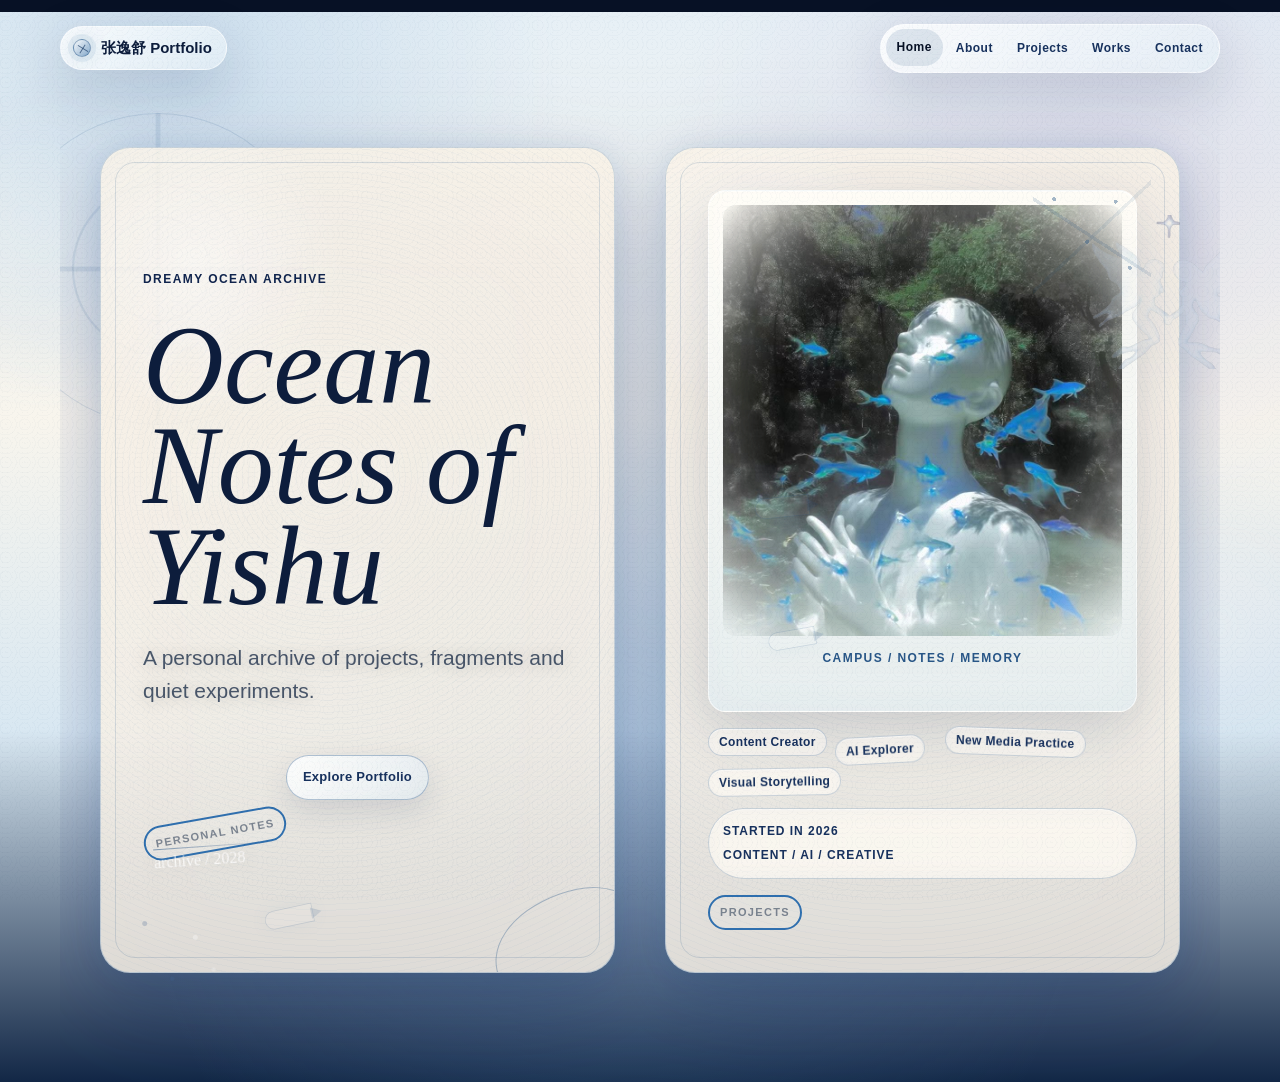
==== commit 91e42ace: "Fix dream decoration sticker layout" ====
--- a/index.html
+++ b/index.html
@@ -25,8 +25,8 @@
 
     <main>
       <section class="home-page ocean-page" aria-labelledby="home-title">
-        <img class="dream-decoration dream-decoration-home dream-decoration-angel" src="./assets/decorations/angel-fairies.jpg" alt="" aria-hidden="true" loading="lazy" decoding="async" />
-        <img class="dream-decoration dream-decoration-home dream-decoration-fish" src="./assets/decorations/dream-fish.jpg" alt="" aria-hidden="true" loading="lazy" decoding="async" />
+        <img class="dream-decoration dream-decoration-home dream-decoration-angel" src="./assets/decorations/cutouts/angel-fairies-cutout.png" alt="" aria-hidden="true" loading="lazy" decoding="async" />
+        <span class="dream-decoration dream-decoration-home dream-decoration-stars" aria-hidden="true"></span>
         <div class="open-book" aria-label="Open portfolio book">
           <div class="book-page book-left">
             <div class="home-copy">
--- a/styles.css
+++ b/styles.css
@@ -7768,7 +7768,7 @@
   }
 }
 
-/* Dreamcore motion layer */
+/* Dreamcore sticker motion layer */
 .dream-overlay,
 .dream-atmosphere,
 .deep-sea-particles {
@@ -7779,20 +7779,15 @@
   z-index: 0;
 }
 
-.dream-atmosphere {
-  isolation: isolate;
-}
-
 .dream-glow {
   position: absolute;
-  width: clamp(180px, 30vw, 440px);
+  width: clamp(160px, 24vw, 360px);
   aspect-ratio: 1;
   border-radius: 999px;
   background:
-    radial-gradient(circle at 38% 42%, rgba(232, 243, 250, 0.52), rgba(163, 190, 221, 0.2) 42%, rgba(112, 145, 191, 0) 72%);
+    radial-gradient(circle at 38% 42%, rgba(232, 243, 250, 0.42), rgba(163, 190, 221, 0.16) 42%, rgba(112, 145, 191, 0) 72%);
   filter: blur(18px);
-  opacity: 0.44;
-  transform: translate3d(0, 0, 0);
+  opacity: 0.34;
   animation: dreamGlowBreath var(--dream-glow-duration, 18s) ease-in-out infinite alternate;
   will-change: transform, opacity;
 }
@@ -7800,24 +7795,23 @@
 .dream-glow-one {
   --dream-glow-duration: 19s;
   top: 10vh;
-  left: -8vw;
+  left: -7vw;
 }
 
 .dream-glow-two {
   --dream-glow-duration: 24s;
-  right: -10vw;
-  bottom: 14vh;
-  width: clamp(220px, 34vw, 500px);
-  background:
-    radial-gradient(circle at 46% 46%, rgba(244, 238, 252, 0.48), rgba(169, 184, 222, 0.18) 44%, rgba(98, 132, 184, 0) 74%);
+  right: -8vw;
+  bottom: 12vh;
+  background:
+    radial-gradient(circle at 46% 46%, rgba(244, 238, 252, 0.38), rgba(169, 184, 222, 0.16) 44%, rgba(98, 132, 184, 0) 74%);
 }
 
 .dream-glow-three {
   --dream-glow-duration: 21s;
-  top: 48vh;
-  left: 42vw;
-  width: clamp(140px, 22vw, 300px);
-  opacity: 0.26;
+  top: 50vh;
+  left: 46vw;
+  width: clamp(120px, 18vw, 260px);
+  opacity: 0.22;
 }
 
 main,
@@ -7836,6 +7830,7 @@
 .contact-sheet {
   position: relative;
   isolation: isolate;
+  overflow: hidden;
 }
 
 .home-page > :not(.dream-decoration),
@@ -7844,100 +7839,99 @@
 .works-page > :not(.dream-decoration),
 .contact-sheet > :not(.dream-decoration) {
   position: relative;
-  z-index: 1;
+  z-index: 2;
 }
 
 .dream-decoration {
   pointer-events: none;
   position: absolute;
   display: block;
-  z-index: 0;
-  width: var(--dream-deco-size, clamp(80px, 16vw, 210px));
-  max-width: min(34vw, 240px);
+  z-index: 3;
+  width: var(--dream-deco-size, clamp(70px, 10vw, 180px));
+  max-width: 260px;
   height: auto;
-  border-radius: 22px;
   object-fit: contain;
-  filter: none !important;
+  filter: drop-shadow(0 12px 22px rgba(38, 78, 130, 0.16)) !important;
   mix-blend-mode: normal !important;
-  opacity: var(--dream-deco-opacity, 0.12) !important;
-  transform: translate3d(0, 0, 0) rotate(var(--dream-deco-rotate, 0deg));
-  animation: dreamFloat var(--dream-deco-duration, 16s) ease-in-out infinite alternate;
+  opacity: var(--dream-deco-opacity, 0.34) !important;
+  animation: dreamFloat var(--dream-deco-duration, 12s) ease-in-out infinite;
   will-change: transform;
 }
 
 .dream-decoration-angel {
-  --dream-deco-size: clamp(120px, 18vw, 240px);
-  --dream-deco-opacity: 0.13;
-  --dream-deco-rotate: -1deg;
-  --dream-float-y: 10px;
-  --dream-float-rotate: 1.2deg;
-  top: clamp(80px, 12vh, 130px);
-  right: clamp(8px, 7vw, 96px);
-}
-
-.dream-decoration-fish {
-  --dream-deco-size: clamp(110px, 20vw, 260px);
-  --dream-deco-opacity: 0.1;
+  --dream-deco-size: clamp(88px, 12vw, 190px);
+  --dream-deco-opacity: 0.34;
+  --dream-deco-duration: 14s;
+  top: clamp(154px, 17vh, 210px);
+  right: clamp(-28px, -2vw, -12px);
+}
+
+.dream-decoration-stars,
+.dream-decoration-sparkle,
+.dream-decoration-edge-stars,
+.dream-decoration-work-stars,
+.dream-decoration-window-glow {
+  width: clamp(76px, 9vw, 150px);
+  aspect-ratio: 1;
+  border-radius: 999px;
+  background:
+    radial-gradient(circle at 18% 24%, rgba(31, 68, 126, 0.52) 0 2px, transparent 3px),
+    radial-gradient(circle at 62% 36%, rgba(255, 255, 255, 0.8) 0 2px, transparent 3px),
+    radial-gradient(circle at 42% 72%, rgba(73, 119, 176, 0.42) 0 1px, transparent 3px),
+    radial-gradient(circle at 78% 64%, rgba(255, 255, 255, 0.66) 0 1px, transparent 3px);
+  opacity: 0.38 !important;
+  animation:
+    dreamFloat var(--dream-deco-duration, 18s) ease-in-out infinite,
+    dreamPulse 5.5s ease-in-out infinite;
+}
+
+.dream-decoration-stars {
+  --dream-deco-duration: 18s;
+  left: clamp(14px, 5vw, 64px);
+  bottom: clamp(30px, 8vh, 92px);
+}
+
+.dream-decoration-flower {
+  --dream-deco-size: clamp(92px, 12vw, 190px);
+  --dream-deco-opacity: 0.34;
+  --dream-deco-duration: 18s;
+  top: clamp(340px, 42vh, 460px);
+  left: clamp(-48px, -2vw, -18px);
+}
+
+.dream-decoration-sparkle {
   --dream-deco-duration: 22s;
-  --dream-deco-rotate: 1.5deg;
-  --dream-float-y: 12px;
-  bottom: clamp(14px, 6vh, 80px);
-  left: clamp(6px, 6vw, 92px);
-}
-
-.dream-decoration-flower {
-  --dream-deco-size: clamp(76px, 12vw, 150px);
-  --dream-deco-opacity: 0.16;
+  right: clamp(12px, 5vw, 84px);
+  top: clamp(620px, 70vh, 760px);
+}
+
+.dream-decoration-edge-stars {
   --dream-deco-duration: 14s;
-  --dream-float-y: 7px;
-  top: clamp(118px, 17vh, 180px);
-  left: clamp(10px, 5vw, 68px);
-}
-
-.dream-decoration-cat {
-  --dream-deco-size: clamp(72px, 11vw, 138px);
-  --dream-deco-opacity: 0.14;
+  right: clamp(-28px, -2vw, -12px);
+  top: clamp(180px, 24vh, 260px);
+}
+
+.dream-decoration-window-glow {
+  --dream-deco-duration: 22s;
+  left: clamp(-28px, -2vw, -12px);
+  top: clamp(180px, 24vh, 280px);
+  background:
+    radial-gradient(circle at 42% 42%, rgba(255, 255, 255, 0.68), transparent 8px),
+    radial-gradient(circle at 52% 52%, rgba(125, 176, 219, 0.28), transparent 62px);
+}
+
+.dream-decoration-work-stars {
   --dream-deco-duration: 18s;
-  --dream-float-y: 8px;
-  --dream-float-rotate: -1deg;
-  top: clamp(360px, 54vh, 560px);
-  right: clamp(10px, 8vw, 110px);
-}
-
-.dream-decoration-collage {
-  --dream-deco-size: clamp(170px, 25vw, 340px);
-  --dream-deco-opacity: 0.09;
-  --dream-deco-duration: 24s;
-  --dream-float-y: 10px;
-  top: clamp(90px, 16vh, 170px);
-  right: max(-90px, -5vw);
-}
-
-.dream-decoration-window {
-  --dream-deco-size: clamp(140px, 21vw, 280px);
-  --dream-deco-opacity: 0.1;
-  --dream-deco-duration: 20s;
-  --dream-float-y: 9px;
-  top: clamp(110px, 18vh, 210px);
-  left: max(-80px, -4vw);
-}
-
-.dream-decoration-angel-small {
-  --dream-deco-size: clamp(74px, 11vw, 150px);
-  --dream-deco-opacity: 0.12;
-  --dream-deco-duration: 16s;
-  --dream-float-y: 6px;
-  bottom: clamp(34px, 9vh, 120px);
-  right: clamp(10px, 5vw, 82px);
+  right: clamp(10px, 5vw, 70px);
+  bottom: clamp(22px, 8vh, 90px);
 }
 
 .dream-decoration-flower-small {
-  --dream-deco-size: clamp(64px, 10vw, 130px);
-  --dream-deco-opacity: 0.16;
-  --dream-deco-duration: 15s;
-  --dream-float-y: 6px;
-  right: clamp(18px, 5vw, 72px);
-  bottom: clamp(16px, 5vh, 52px);
+  --dream-deco-size: clamp(72px, 9vw, 140px);
+  --dream-deco-opacity: 0.3;
+  --dream-deco-duration: 10s;
+  right: clamp(-34px, -2vw, -12px);
+  bottom: clamp(18px, 4vh, 48px);
 }
 
 .dream-particle {
@@ -8016,77 +8010,92 @@
 .work-single-preview img,
 .work-video-placeholder img,
 .qr-card img,
-.image-lightbox img {
+.image-lightbox img,
+.mbti-display-frame img {
   filter: none !important;
   mix-blend-mode: normal !important;
   opacity: 1 !important;
 }
 
 @keyframes dreamFloat {
-  from {
-    transform: translate3d(0, 0, 0) rotate(var(--dream-deco-rotate, 0deg));
-  }
-
-  to {
-    transform:
-      translate3d(0, var(--dream-float-y, 8px), 0)
-      rotate(calc(var(--dream-deco-rotate, 0deg) + var(--dream-float-rotate, 1deg)));
+  0% {
+    transform: translate3d(0, 0, 0) rotate(-1deg);
+  }
+
+  50% {
+    transform: translate3d(0, -10px, 0) rotate(1deg);
+  }
+
+  100% {
+    transform: translate3d(0, 0, 0) rotate(-1deg);
+  }
+}
+
+@keyframes dreamPulse {
+  0%,
+  100% {
+    opacity: 0.25;
+    transform: scale(0.95);
+  }
+
+  50% {
+    opacity: 0.65;
+    transform: scale(1.05);
   }
 }
 
 @keyframes dreamGlowBreath {
   from {
-    opacity: 0.26;
+    opacity: 0.22;
     transform: translate3d(-8px, 0, 0) scale(0.96);
   }
 
   to {
-    opacity: 0.46;
+    opacity: 0.38;
     transform: translate3d(12px, 10px, 0) scale(1.05);
   }
 }
 
 @media (max-width: 760px) {
   .dream-glow {
-    opacity: 0.28;
+    opacity: 0.24;
     filter: blur(16px);
   }
 
   .dream-decoration {
-    --dream-float-y: 5px;
-    max-width: 26vw;
-  }
-
-  .dream-decoration-fish,
-  .dream-decoration-collage,
-  .dream-decoration-angel-small {
+    --dream-deco-size: clamp(62px, 18vw, 108px);
+    max-width: 120px;
+    opacity: min(var(--dream-deco-opacity, 0.22), 0.24) !important;
+  }
+
+  .dream-decoration-angel {
+    top: 168px;
+    right: -38px;
+  }
+
+  .dream-decoration-stars {
+    left: 12px;
+    bottom: 24px;
+  }
+
+  .dream-decoration-flower {
+    top: 380px;
+    left: -44px;
+  }
+
+  .dream-decoration-sparkle,
+  .dream-decoration-work-stars {
     display: none;
   }
 
-  .dream-decoration-angel {
-    top: 96px;
-    right: -18px;
-  }
-
-  .dream-decoration-flower {
-    top: 132px;
-    left: -16px;
-  }
-
-  .dream-decoration-cat {
-    top: 360px;
-    right: -18px;
-  }
-
-  .dream-decoration-window {
-    left: -38px;
-    top: 118px;
+  .dream-decoration-edge-stars,
+  .dream-decoration-window-glow {
+    top: 134px;
   }
 
   .dream-decoration-flower-small {
-    right: 12px;
-    bottom: 12px;
-    max-width: 22vw;
+    right: 4px;
+    bottom: 8px;
   }
 
   .project-card:hover,
@@ -8105,10 +8114,6 @@
   .dream-glow,
   .dream-decoration,
   .dream-particle,
-  .project-card,
-  .work-tile,
-  .project-cover img,
-  .work-thumb img,
   #work-lightbox .lightbox-card,
   .image-lightbox img {
     animation: none !important;
@@ -8143,8 +8148,24 @@
   letter-spacing: 0.04em;
 }
 
+.qr-card img {
+  width: min(180px, 72vw);
+  height: auto;
+  max-height: none;
+  aspect-ratio: auto;
+  object-fit: contain;
+  object-position: center;
+  filter: none !important;
+  mix-blend-mode: normal !important;
+  opacity: 1 !important;
+}
+
 @media (max-width: 760px) {
   .mbti-display-frame img {
     max-height: 220px;
   }
-}
+
+  .qr-card img {
+    width: min(170px, 64vw);
+  }
+}
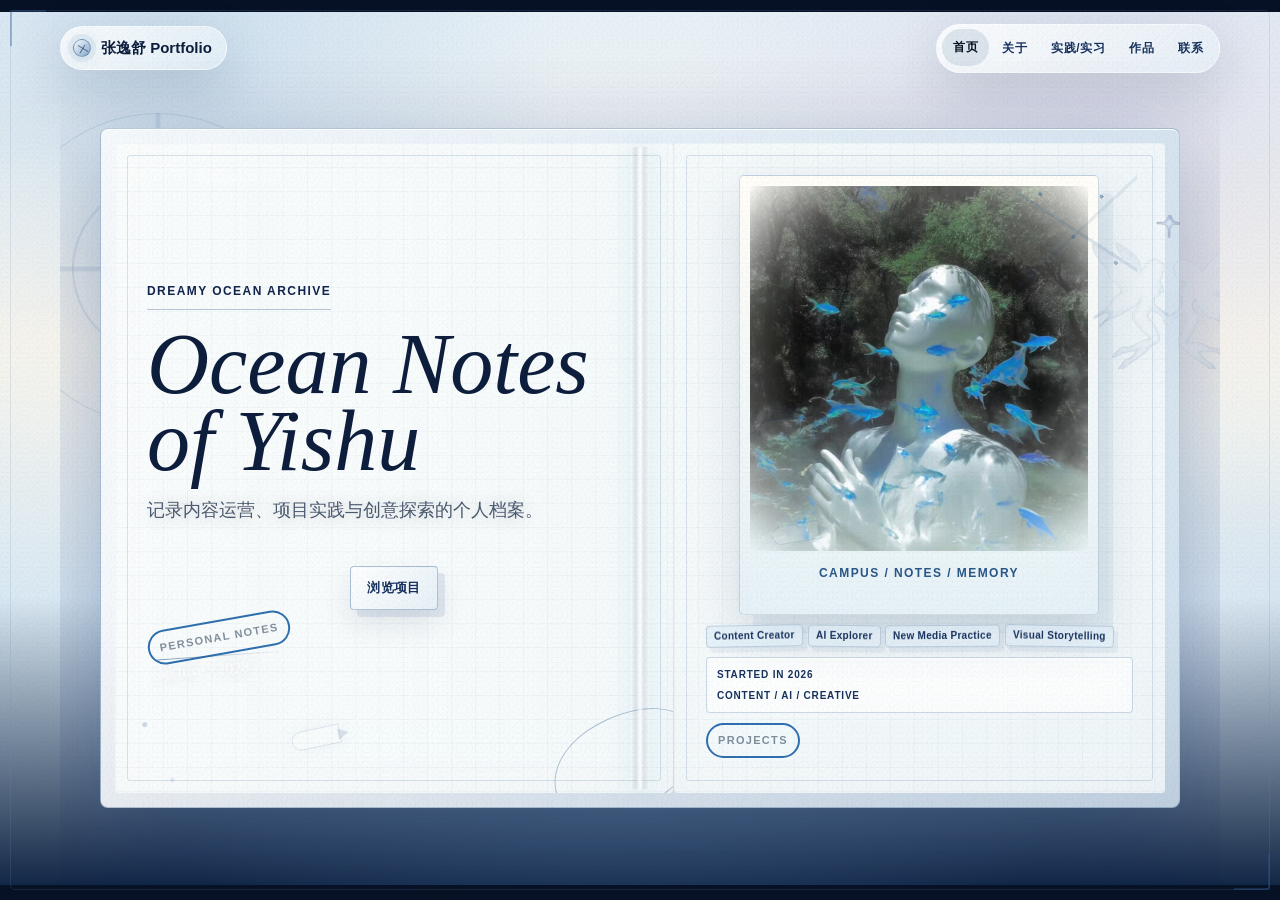
==== commit 8c5b125e: "Add mango internship portfolio case" ====
--- a/index.html
+++ b/index.html
@@ -3,8 +3,8 @@
   <head>
     <meta charset="UTF-8" />
     <meta name="viewport" content="width=device-width, initial-scale=1.0" />
-    <title>Welcome to My Portfolio</title>
-    <meta name="description" content="A student personal portfolio." />
+    <title>张逸舒｜个人作品集</title>
+    <meta name="description" content="张逸舒的个人作品集，记录内容运营、项目实践与创意探索。" />
     <link rel="stylesheet" href="./styles.css" />
   </head>
   <body>
@@ -12,14 +12,14 @@
     <header class="site-header">
       <a class="brand" href="./index.html">
         <span class="brand-dot"></span>
-        <span data-bind="name">My Portfolio</span>
+        <span data-bind="name">张逸舒作品集</span>
       </a>
-      <nav class="nav" aria-label="Portfolio navigation">
-        <a aria-current="page" href="./index.html">Home</a>
-        <a href="./about.html">About</a>
-        <a href="./projects.html">Projects</a>
-        <a href="./works.html">Works</a>
-        <a href="./contact.html">Contact</a>
+      <nav class="nav" aria-label="作品集导航">
+        <a aria-current="page" href="./index.html">首页</a>
+        <a href="./about.html">关于</a>
+        <a href="./projects.html">实践/实习</a>
+        <a href="./works.html">作品</a>
+        <a href="./contact.html">联系</a>
       </nav>
     </header>
 
@@ -27,7 +27,7 @@
       <section class="home-page ocean-page" aria-labelledby="home-title">
         <img class="dream-decoration dream-decoration-home dream-decoration-angel" src="./assets/decorations/cutouts/angel-fairies-cutout.png" alt="" aria-hidden="true" loading="lazy" decoding="async" />
         <span class="dream-decoration dream-decoration-home dream-decoration-stars" aria-hidden="true"></span>
-        <div class="open-book" aria-label="Open portfolio book">
+        <div class="open-book" aria-label="打开个人作品集">
           <div class="book-page book-left">
             <div class="home-copy">
               <span class="tape tape-a"></span>
@@ -36,7 +36,7 @@
               <p class="home-line" data-bind="homeLine">
                 A personal archive of projects, fragments and quiet experiments.
               </p>
-              <a class="portfolio-button" href="./projects.html">Explore Portfolio</a>
+              <a class="portfolio-button" href="./projects.html">浏览项目</a>
             </div>
             <div class="book-note note-left">personal notes</div>
             <div class="floating-fish fish-three"></div>
@@ -68,7 +68,11 @@
       </section>
     </main>
 
+    <script src="./assets/vendor/lenis.min.js" defer></script>
+    <script src="./assets/vendor/gsap.min.js" defer></script>
+    <script src="./assets/vendor/ScrollTrigger.min.js" defer></script>
     <script src="./data.js" defer></script>
     <script src="./script.js" defer></script>
+    <script src="./motion.js" defer></script>
   </body>
 </html>
--- a/styles.css
+++ b/styles.css
@@ -12,6 +12,481 @@
   --orange: #ef6b37;
   --line: rgba(6, 71, 199, 0.24);
   --shadow: 0 28px 70px rgba(5, 38, 117, 0.18);
+}
+
+/* Mango TV internship case */
+.internship-detail {
+  position: relative;
+  max-width: 1180px;
+  padding-bottom: clamp(72px, 10vw, 128px);
+}
+
+.internship-hero {
+  position: relative;
+  display: grid;
+  grid-template-columns: minmax(0, 1.1fr) minmax(280px, 0.9fr);
+  gap: clamp(28px, 6vw, 76px);
+  align-items: center;
+  min-height: min(680px, calc(100vh - 120px));
+  padding: clamp(32px, 7vw, 84px) 0;
+}
+
+.internship-hero::before {
+  content: "";
+  position: absolute;
+  inset: 8% 6% auto auto;
+  width: clamp(180px, 32vw, 390px);
+  aspect-ratio: 1;
+  border-radius: 50%;
+  background: rgba(158, 194, 226, 0.22);
+  filter: blur(55px);
+  pointer-events: none;
+}
+
+.internship-hero-copy,
+.internship-cover-image {
+  position: relative;
+  z-index: 1;
+  min-width: 0;
+}
+
+.internship-hero h1 {
+  max-width: 760px;
+  margin: 10px 0 18px;
+  color: var(--bd-indigo-900);
+  font-family: var(--bd-font-serif);
+  font-size: clamp(52px, 8vw, 104px);
+  font-weight: 500;
+  line-height: 0.98;
+}
+
+.internship-hero h1 span {
+  display: block;
+  font-size: 0.76em;
+  line-height: 1.08;
+}
+
+.internship-hero-copy > p:last-child {
+  max-width: 620px;
+  color: rgba(16, 35, 63, 0.72);
+  font-size: clamp(15px, 1.8vw, 18px);
+  line-height: 1.85;
+}
+
+.internship-role {
+  display: inline-block;
+  margin: 0 0 16px;
+  padding: 7px 12px;
+  border: 1px solid rgba(35, 78, 131, 0.18);
+  border-radius: 999px;
+  background: rgba(255, 255, 255, 0.46);
+  color: var(--bd-blue-700);
+  font-size: 13px;
+}
+
+.internship-cover-image {
+  margin: 0;
+  padding: 12px 12px 38px;
+  border: 1px solid rgba(255, 255, 255, 0.68);
+  border-radius: 6px;
+  background: rgba(248, 250, 248, 0.72);
+  box-shadow: 18px 24px 60px rgba(20, 50, 89, 0.16);
+  transform: rotate(1.4deg);
+}
+
+.internship-cover-image img {
+  display: block;
+  width: 100%;
+  aspect-ratio: 5 / 4;
+  border-radius: 3px;
+  object-fit: cover;
+  filter: none !important;
+  mix-blend-mode: normal !important;
+  opacity: 1 !important;
+}
+
+.internship-cover-image figcaption {
+  position: absolute;
+  right: 14px;
+  bottom: 11px;
+  color: rgba(16, 35, 63, 0.56);
+  font-size: 11px;
+}
+
+.internship-metrics {
+  display: grid;
+  grid-template-columns: repeat(4, minmax(0, 1fr));
+  margin: 0 0 clamp(64px, 10vw, 112px);
+  border-top: 1px solid rgba(35, 78, 131, 0.16);
+  border-bottom: 1px solid rgba(35, 78, 131, 0.16);
+}
+
+.internship-metrics div {
+  display: grid;
+  gap: 6px;
+  min-width: 0;
+  padding: clamp(20px, 3vw, 34px) clamp(10px, 2vw, 24px);
+  text-align: center;
+}
+
+.internship-metrics div + div {
+  border-left: 1px solid rgba(35, 78, 131, 0.14);
+}
+
+.internship-metrics strong {
+  color: var(--bd-indigo-900);
+  font-family: var(--bd-font-serif);
+  font-size: clamp(30px, 4vw, 48px);
+  font-weight: 500;
+  line-height: 1;
+}
+
+.internship-metrics span {
+  color: rgba(16, 35, 63, 0.58);
+  font-size: 12px;
+}
+
+.internship-section {
+  display: grid;
+  grid-template-columns: minmax(210px, 0.34fr) minmax(0, 0.66fr);
+  gap: clamp(28px, 6vw, 80px);
+  padding: clamp(48px, 8vw, 92px) 0;
+  border-top: 1px solid rgba(35, 78, 131, 0.14);
+}
+
+.internship-heading h2 {
+  margin: 10px 0 0;
+  color: var(--bd-indigo-900);
+  font-family: var(--bd-font-serif);
+  font-size: clamp(32px, 4.5vw, 56px);
+  font-weight: 500;
+  line-height: 1.15;
+}
+
+.internship-copy {
+  align-self: center;
+  color: rgba(16, 35, 63, 0.72);
+  font-size: 16px;
+  line-height: 1.9;
+}
+
+.program-list {
+  display: flex;
+  flex-wrap: wrap;
+  gap: 10px;
+  margin-top: 22px;
+}
+
+.program-list span,
+.program-name {
+  color: var(--bd-blue-700);
+  font-size: 13px;
+}
+
+.workflow-strip,
+.evidence-grid,
+.copy-proof-pair,
+.media-proof-grid,
+.program-cases,
+.campaign-report-grid,
+.planning-proof {
+  grid-column: 1 / -1;
+}
+
+.workflow-strip {
+  display: grid;
+  grid-template-columns: repeat(5, minmax(0, 1fr));
+  gap: 12px;
+}
+
+.workflow-strip article {
+  min-width: 0;
+  padding: 20px 16px;
+  border-top: 1px solid rgba(35, 78, 131, 0.22);
+  background: rgba(255, 255, 255, 0.28);
+}
+
+.workflow-strip span {
+  color: rgba(49, 95, 151, 0.58);
+  font-family: var(--bd-font-serif);
+  font-size: 24px;
+}
+
+.workflow-strip h3,
+.program-cases h3 {
+  margin: 12px 0 8px;
+  color: var(--bd-indigo-900);
+  font-size: 16px;
+}
+
+.workflow-strip p,
+.program-cases p {
+  margin: 0;
+  color: rgba(16, 35, 63, 0.66);
+  font-size: 13px;
+  line-height: 1.7;
+}
+
+.evidence-grid,
+.media-proof-grid,
+.copy-proof-pair,
+.campaign-report-grid,
+.program-cases {
+  display: grid;
+  gap: clamp(16px, 3vw, 28px);
+}
+
+.evidence-grid-three,
+.media-proof-grid {
+  grid-template-columns: repeat(3, minmax(0, 1fr));
+}
+
+.hotspot-proof-grid {
+  grid-template-columns: repeat(4, minmax(0, 1fr));
+  gap: clamp(12px, 2vw, 18px);
+}
+
+.hotspot-proof-grid .evidence-photo {
+  padding: 8px 8px 38px;
+}
+
+.hotspot-proof-grid .evidence-photo img {
+  aspect-ratio: 4 / 5;
+  max-height: 390px;
+  object-fit: cover;
+  object-position: top;
+}
+
+.copy-proof-pair,
+.campaign-report-grid,
+.program-cases {
+  grid-template-columns: repeat(2, minmax(0, 1fr));
+}
+
+.evidence-photo {
+  position: relative;
+  min-width: 0;
+  margin: 0;
+  padding: 10px 10px 42px;
+  border: 1px solid rgba(255, 255, 255, 0.66);
+  border-radius: 6px;
+  background: rgba(250, 251, 248, 0.72);
+  box-shadow: 0 18px 46px rgba(20, 50, 89, 0.11);
+}
+
+.evidence-photo a {
+  display: block;
+  overflow: hidden;
+  border-radius: 3px;
+  background: rgba(236, 243, 247, 0.72);
+}
+
+.evidence-photo img {
+  display: block;
+  width: 100%;
+  height: auto;
+  max-height: 620px;
+  object-fit: contain;
+  filter: none !important;
+  mix-blend-mode: normal !important;
+  opacity: 1 !important;
+  transition: transform 420ms var(--ease-dream);
+}
+
+.evidence-grid-three .evidence-photo img,
+.media-proof-grid .evidence-photo img {
+  aspect-ratio: 3 / 4;
+  object-fit: cover;
+  object-position: top;
+}
+
+.evidence-photo:hover img {
+  transform: scale(1.015);
+}
+
+.evidence-photo figcaption {
+  position: absolute;
+  right: 10px;
+  bottom: 11px;
+  left: 10px;
+  color: rgba(16, 35, 63, 0.58);
+  font-size: 11px;
+  line-height: 1.45;
+  text-align: center;
+}
+
+.copy-proof-pair {
+  align-items: start;
+}
+
+.copy-proof-pair .evidence-photo:nth-child(2) {
+  margin-top: clamp(0px, 6vw, 72px);
+}
+
+.program-cases article {
+  padding: clamp(22px, 4vw, 34px);
+  border: 1px solid rgba(255, 255, 255, 0.56);
+  border-radius: 6px;
+  background: rgba(255, 255, 255, 0.34);
+  box-shadow: 0 14px 34px rgba(20, 50, 89, 0.08);
+}
+
+.program-cases .program-name {
+  margin: 0;
+}
+
+.planning-proof {
+  width: min(100%, 760px);
+  justify-self: center;
+}
+
+.team-result-note {
+  margin-top: 20px;
+  padding-left: 14px;
+  border-left: 2px solid rgba(49, 95, 151, 0.34);
+  color: rgba(16, 35, 63, 0.56);
+  font-size: 13px;
+}
+
+.internship-execution,
+.internship-results {
+  border-top-color: rgba(224, 237, 247, 0.26);
+}
+
+.internship-execution .internship-heading h2,
+.internship-results .internship-heading h2 {
+  color: rgba(248, 250, 250, 0.96);
+}
+
+.internship-execution .eyebrow,
+.internship-results .eyebrow {
+  color: rgba(214, 231, 243, 0.76);
+}
+
+.internship-results .internship-copy {
+  color: rgba(240, 246, 248, 0.8);
+}
+
+.internship-results .team-result-note {
+  border-left-color: rgba(214, 231, 243, 0.42);
+  color: rgba(224, 237, 244, 0.66);
+}
+
+.evidence-report img {
+  max-height: 680px;
+  object-position: top;
+}
+
+@media (max-width: 860px) {
+  .internship-hero,
+  .internship-section {
+    grid-template-columns: 1fr;
+  }
+
+  .internship-hero {
+    min-height: auto;
+    padding-top: 44px;
+  }
+
+  .internship-cover-image {
+    width: min(88%, 520px);
+    justify-self: center;
+  }
+
+  .internship-metrics {
+    grid-template-columns: repeat(2, minmax(0, 1fr));
+  }
+
+  .internship-metrics div:nth-child(3) {
+    border-left: 0;
+    border-top: 1px solid rgba(35, 78, 131, 0.14);
+  }
+
+  .internship-metrics div:nth-child(4) {
+    border-top: 1px solid rgba(35, 78, 131, 0.14);
+  }
+
+  .workflow-strip {
+    grid-template-columns: repeat(2, minmax(0, 1fr));
+  }
+
+  .workflow-strip article:last-child {
+    grid-column: 1 / -1;
+  }
+
+  .hotspot-proof-grid {
+    grid-template-columns: repeat(3, minmax(0, 1fr));
+  }
+}
+
+@media (max-width: 620px) {
+  .internship-detail {
+    width: 100%;
+    overflow: hidden;
+  }
+
+  .internship-hero h1 {
+    max-width: 100%;
+    font-size: clamp(40px, 13vw, 52px);
+    overflow-wrap: anywhere;
+  }
+
+  .internship-hero-copy > p:last-child {
+    max-width: 100%;
+    overflow-wrap: anywhere;
+  }
+
+  .internship-metrics strong {
+    font-size: 32px;
+  }
+
+  .workflow-strip,
+  .evidence-grid-three,
+  .media-proof-grid,
+  .copy-proof-pair,
+  .campaign-report-grid,
+  .program-cases {
+    grid-template-columns: 1fr;
+  }
+
+  .workflow-strip article:last-child {
+    grid-column: auto;
+  }
+
+  .copy-proof-pair .evidence-photo:nth-child(2) {
+    margin-top: 0;
+  }
+
+  .hotspot-proof-grid {
+    display: grid;
+    grid-template-columns: none;
+    grid-auto-flow: column;
+    grid-auto-columns: minmax(220px, 76vw);
+    gap: 12px;
+    margin-right: -11px;
+    padding: 2px 11px 14px 0;
+    overflow-x: auto;
+    overscroll-behavior-inline: contain;
+    scroll-snap-type: inline mandatory;
+    scrollbar-width: thin;
+  }
+
+  .hotspot-proof-grid .evidence-photo {
+    scroll-snap-align: start;
+  }
+
+  .hotspot-proof-grid .evidence-photo img {
+    aspect-ratio: 4 / 5;
+    max-height: 370px;
+    object-fit: cover;
+  }
+
+  .evidence-grid-three .evidence-photo img,
+  .media-proof-grid .evidence-photo img {
+    aspect-ratio: auto;
+    max-height: 560px;
+    object-fit: contain;
+  }
 }
 
 * {
@@ -8169,3 +8644,1187 @@
     width: min(170px, 64vw);
   }
 }
+
+/* Dream archive motion system */
+:root {
+  --motion-fast: 240ms;
+  --motion-base: 620ms;
+  --motion-slow: 980ms;
+  --motion-page: 420ms;
+  --ease-dream: cubic-bezier(0.22, 1, 0.36, 1);
+  --ease-soft: cubic-bezier(0.4, 0, 0.2, 1);
+}
+
+html.lenis,
+html.lenis body {
+  height: auto;
+}
+
+.lenis.lenis-smooth {
+  scroll-behavior: auto !important;
+}
+
+.lenis.lenis-stopped {
+  overflow: clip;
+}
+
+.lenis.lenis-smooth iframe {
+  pointer-events: none;
+}
+
+.page-progress {
+  position: fixed;
+  inset: 0 auto auto 0;
+  z-index: 90;
+  width: 100%;
+  height: 2px;
+  background: linear-gradient(90deg, rgba(236, 246, 255, 0.92), #759ac8 48%, #b8acd2);
+  box-shadow: 0 0 14px rgba(102, 145, 195, 0.48);
+  transform: scaleX(0);
+  transform-origin: left center;
+  will-change: transform;
+}
+
+.archive-frame {
+  position: fixed;
+  inset: 10px;
+  z-index: 18;
+  border: 1px solid rgba(106, 142, 184, 0.18);
+  border-radius: 5px;
+  pointer-events: none;
+  opacity: 0;
+  transform: scale(0.995);
+  animation: archiveFrameIn 1.1s var(--ease-dream) 0.28s forwards;
+}
+
+.archive-frame::before,
+.archive-frame::after {
+  content: "";
+  position: absolute;
+  width: 34px;
+  height: 34px;
+  border-color: rgba(51, 92, 148, 0.38);
+  border-style: solid;
+}
+
+.archive-frame::before {
+  top: -1px;
+  left: -1px;
+  border-width: 2px 0 0 2px;
+}
+
+.archive-frame::after {
+  right: -1px;
+  bottom: -1px;
+  border-width: 0 2px 2px 0;
+}
+
+.motion-veil {
+  position: fixed;
+  inset: 0;
+  z-index: 80;
+  display: grid;
+  grid-template-columns: 1fr 1fr;
+  pointer-events: none;
+  visibility: hidden;
+}
+
+.motion-veil span {
+  background:
+    linear-gradient(180deg, rgba(224, 237, 248, 0.98), rgba(191, 211, 231, 0.98)),
+    repeating-linear-gradient(90deg, rgba(48, 84, 137, 0.05) 0 1px, transparent 1px 9px);
+  transform: scaleY(0);
+  transition: transform var(--motion-page) var(--ease-dream);
+}
+
+.motion-veil span:first-child {
+  transform-origin: top;
+}
+
+.motion-veil span:last-child {
+  transform-origin: bottom;
+}
+
+body.is-leaving .motion-veil {
+  visibility: visible;
+}
+
+body.is-leaving .motion-veil span {
+  transform: scaleY(1);
+}
+
+body.is-leaving main,
+body.is-leaving .site-header {
+  opacity: 0.35;
+  filter: blur(7px);
+  transform: scale(0.992);
+  transition:
+    opacity var(--motion-page) var(--ease-soft),
+    filter var(--motion-page) var(--ease-soft),
+    transform var(--motion-page) var(--ease-soft);
+}
+
+.motion-ready .open-book {
+  perspective: 1400px;
+  transform-style: preserve-3d;
+  transform-origin: center center;
+  will-change: transform;
+}
+
+.motion-ready .book-page,
+.motion-ready .home-polaroid {
+  transform-style: preserve-3d;
+  backface-visibility: hidden;
+}
+
+.motion-ready .book-left {
+  box-shadow: -18px 24px 52px rgba(38, 75, 126, 0.12), inset -18px 0 30px rgba(45, 77, 118, 0.06);
+}
+
+.motion-ready .book-right {
+  box-shadow: 18px 24px 52px rgba(38, 75, 126, 0.12), inset 18px 0 30px rgba(45, 77, 118, 0.05);
+}
+
+.project-card,
+.work-tile,
+.portfolio-button,
+.detail-link,
+.work-action {
+  position: relative;
+  isolation: isolate;
+}
+
+.project-card,
+.work-tile {
+  overflow: hidden;
+}
+
+.project-card::after,
+.work-tile::after {
+  content: "";
+  position: absolute;
+  inset: -45% -70%;
+  z-index: 3;
+  pointer-events: none;
+  background: linear-gradient(105deg, transparent 38%, rgba(255, 255, 255, 0.48) 49%, transparent 60%);
+  transform: translateX(-72%) rotate(6deg);
+  transition: transform 780ms var(--ease-dream);
+}
+
+.project-card:hover::after,
+.work-tile:hover::after {
+  transform: translateX(72%) rotate(6deg);
+}
+
+.portfolio-button,
+.detail-link,
+.work-action {
+  transition:
+    transform var(--motion-fast) var(--ease-dream),
+    box-shadow var(--motion-fast) var(--ease-soft),
+    background-color var(--motion-fast) var(--ease-soft);
+}
+
+.portfolio-button:hover,
+.detail-link:hover,
+.work-action:hover {
+  transform: translateY(-2px);
+}
+
+.site-header {
+  transition:
+    opacity var(--motion-base) var(--ease-soft),
+    transform var(--motion-base) var(--ease-dream),
+    filter var(--motion-base) var(--ease-soft);
+}
+
+@keyframes archiveFrameIn {
+  to {
+    opacity: 1;
+    transform: scale(1);
+  }
+}
+
+@media (max-width: 760px) {
+  .archive-frame {
+    inset: 5px;
+    opacity: 0.5;
+  }
+
+  .motion-veil {
+    grid-template-columns: 1fr;
+  }
+
+  .motion-veil span:last-child {
+    display: none;
+  }
+
+  .project-card::after,
+  .work-tile::after {
+    display: none;
+  }
+}
+
+@media (prefers-reduced-motion: reduce) {
+  html {
+    scroll-behavior: auto !important;
+  }
+
+  .archive-frame,
+  .motion-veil span {
+    animation: none !important;
+    transition: none !important;
+  }
+
+  body.is-leaving main,
+  body.is-leaving .site-header {
+    filter: none;
+    transform: none;
+  }
+}
+/* Motion performance refinements */
+.motion-ready #work-lightbox .lightbox-card {
+  animation: none;
+  will-change: transform, opacity;
+}
+
+body.modal-open .dream-glow,
+body.modal-open .dream-decoration,
+body.modal-open .dream-particle,
+html.page-paused .dream-glow,
+html.page-paused .dream-decoration,
+html.page-paused .dream-particle {
+  animation-play-state: paused !important;
+}
+
+body.modal-open .deep-sea-particles,
+html.page-paused .deep-sea-particles {
+  opacity: 0.35;
+}
+
+@media (max-width: 760px) {
+  .riso-grain {
+    opacity: 0.08 !important;
+    mix-blend-mode: normal !important;
+  }
+
+  .dream-glow {
+    filter: blur(10px);
+    opacity: 0.18;
+  }
+
+  .dream-glow-three {
+    display: none;
+  }
+
+  .brand,
+  .nav {
+    backdrop-filter: blur(8px);
+  }
+
+  body.is-leaving main,
+  body.is-leaving .site-header {
+    filter: none;
+  }
+}
+
+@media (prefers-reduced-motion: reduce) {
+  .motion-ready #work-lightbox .lightbox-card {
+    will-change: auto;
+  }
+}
+/* Blue dream archive narrative */
+@view-transition {
+  navigation: auto;
+}
+
+.open-book,
+main > section:not(.home-page),
+main > article {
+  view-transition-name: archive-stage;
+}
+
+.site-header {
+  view-transition-name: archive-navigation;
+}
+
+::view-transition-old(archive-stage) {
+  animation: archiveStageOut 360ms var(--ease-dream) both;
+}
+
+::view-transition-new(archive-stage) {
+  animation: archiveStageIn 620ms var(--ease-dream) both;
+}
+
+::view-transition-old(archive-navigation),
+::view-transition-new(archive-navigation) {
+  animation-duration: 360ms;
+  animation-timing-function: var(--ease-soft);
+}
+
+@keyframes archiveStageOut {
+  to {
+    opacity: 0.42;
+    transform: translateY(10px) scale(0.985);
+  }
+}
+
+@keyframes archiveStageIn {
+  from {
+    opacity: 0;
+    transform: translateY(24px) scale(0.975);
+    clip-path: inset(8% 3% 8% 3% round 8px);
+  }
+  to {
+    opacity: 1;
+    transform: translateY(0) scale(1);
+    clip-path: inset(0 round 0);
+  }
+}
+
+.archive-cursor {
+  position: fixed;
+  top: 0;
+  left: 0;
+  z-index: 120;
+  width: 22px;
+  height: 22px;
+  margin: -11px 0 0 -11px;
+  border: 1px solid rgba(33, 78, 133, 0.62);
+  border-radius: 50%;
+  pointer-events: none;
+  opacity: 0;
+  transform: translate3d(-100px, -100px, 0);
+  transition: width 260ms var(--ease-dream), height 260ms var(--ease-dream), margin 260ms var(--ease-dream), background-color 260ms ease, opacity 180ms ease;
+  will-change: transform;
+}
+
+.archive-cursor::after {
+  content: "";
+  position: absolute;
+  inset: 7px;
+  border-radius: inherit;
+  background: rgba(33, 78, 133, 0.72);
+}
+
+.archive-cursor.is-visible {
+  opacity: 0.72;
+}
+
+.archive-cursor.is-active {
+  width: 44px;
+  height: 44px;
+  margin: -22px 0 0 -22px;
+  background: rgba(211, 228, 242, 0.2);
+}
+
+@supports (view-transition-name: archive-stage) {
+  body.is-leaving .motion-veil {
+    visibility: hidden;
+  }
+}
+
+body.is-leaving .is-route-source {
+  z-index: 70;
+  opacity: 0.76;
+  transform: translateY(-5px) scale(0.985) !important;
+  transition: transform 380ms var(--ease-dream), opacity 260ms var(--ease-soft) !important;
+}
+
+.archive-route-home .home-page {
+  min-height: calc(100svh - 88px);
+  display: grid;
+  align-items: center;
+}
+
+.archive-route-home .open-book {
+  position: relative;
+  isolation: isolate;
+  width: min(1160px, 100%);
+  grid-template-columns: minmax(0, 1fr) minmax(320px, 0.88fr);
+  gap: 1px;
+  padding: clamp(12px, 2vw, 20px);
+  border: 1px solid rgba(34, 77, 126, 0.28);
+  border-radius: 8px;
+  background:
+    linear-gradient(90deg, rgba(255, 255, 255, 0.66), rgba(197, 218, 235, 0.46)),
+    rgba(231, 240, 247, 0.72);
+  box-shadow: 0 36px 100px rgba(20, 50, 89, 0.18), inset 0 1px 0 rgba(255, 255, 255, 0.9);
+}
+
+.archive-route-home .open-book::before {
+  content: "";
+  position: absolute;
+  display: block;
+  top: 18px;
+  bottom: 18px;
+  left: 50%;
+  z-index: 4;
+  width: 18px;
+  border: 0;
+  background: linear-gradient(90deg, transparent, rgba(28, 65, 111, 0.12), rgba(255, 255, 255, 0.7), rgba(28, 65, 111, 0.1), transparent);
+  transform: translateX(-50%);
+  pointer-events: none;
+}
+
+.archive-route-home .book-page,
+.archive-route-home .home-page .book-page {
+  border: 0;
+  border-radius: 4px;
+  background:
+    linear-gradient(rgba(43, 85, 137, 0.035) 1px, transparent 1px),
+    linear-gradient(90deg, rgba(43, 85, 137, 0.035) 1px, transparent 1px),
+    rgba(250, 252, 251, 0.72);
+  background-size: 24px 24px;
+  box-shadow: none;
+}
+
+.archive-route-home .book-left {
+  border-right: 1px solid rgba(33, 75, 124, 0.12);
+}
+
+.archive-route-home .book-right {
+  border-left: 1px solid rgba(255, 255, 255, 0.74);
+}
+
+.archive-route-home .book-page::before {
+  inset: 12px;
+  border-radius: 3px;
+}
+
+.archive-route-home .home-copy h1 {
+  text-wrap: balance;
+}
+
+.archive-route-home .home-copy .eyebrow {
+  width: fit-content;
+  padding-bottom: 6px;
+  border-bottom: 1px solid rgba(35, 78, 131, 0.3);
+}
+
+.archive-route-home .portfolio-button {
+  border-radius: 4px;
+  box-shadow: 7px 7px 0 rgba(72, 111, 157, 0.12), 0 14px 30px rgba(14, 34, 70, 0.1);
+}
+
+.archive-route-home .home-polaroid {
+  border: 1px solid rgba(35, 78, 131, 0.2);
+  border-radius: 5px;
+  box-shadow: 14px 18px 0 rgba(72, 111, 157, 0.08), 0 22px 48px rgba(14, 34, 70, 0.14);
+}
+
+.archive-route-home .home-polaroid .photo-placeholder {
+  border-radius: 2px;
+}
+
+.archive-route-home .home-mini-tags {
+  align-items: flex-start;
+}
+
+.archive-route-home .home-mini-tags span {
+  position: relative;
+  border-radius: 4px;
+  background: rgba(224, 237, 247, 0.72);
+  box-shadow: 4px 5px 0 rgba(61, 104, 153, 0.08);
+  transform: rotate(var(--tag-angle, 0deg));
+}
+
+.archive-route-home .home-mini-tags span:nth-child(1) { --tag-angle: -1deg; }
+.archive-route-home .home-mini-tags span:nth-child(2) { --tag-angle: 0.7deg; }
+.archive-route-home .home-mini-tags span:nth-child(3) { --tag-angle: -0.4deg; }
+.archive-route-home .home-mini-tags span:nth-child(4) { --tag-angle: 0.9deg; }
+
+.archive-route-home .home-archive-label {
+  border-radius: 4px;
+  background: rgba(255, 255, 255, 0.5);
+}
+
+.projects-page .project-grid {
+  grid-template-columns: repeat(2, minmax(0, 1fr));
+  align-items: start;
+  padding-top: 18px;
+}
+
+.projects-page .project-card {
+  overflow: visible;
+  border-radius: 5px;
+  background:
+    linear-gradient(148deg, rgba(255, 255, 255, 0.76), rgba(209, 227, 240, 0.54)),
+    var(--bd-blue-100);
+  box-shadow: 0 22px 56px rgba(20, 50, 89, 0.12);
+}
+
+.projects-page .project-card::before {
+  content: "";
+  position: absolute;
+  top: -15px;
+  left: clamp(18px, 5vw, 54px);
+  z-index: -1;
+  width: clamp(105px, 22%, 164px);
+  height: 25px;
+  border: 1px solid rgba(35, 78, 131, 0.22);
+  border-bottom: 0;
+  border-radius: 6px 6px 0 0;
+  background: rgba(213, 231, 243, 0.92);
+  box-shadow: inset 0 1px 0 rgba(255, 255, 255, 0.72);
+}
+
+.projects-page .project-card::after {
+  display: none;
+}
+
+.projects-page .project-cover {
+  margin-top: 18px;
+  border-radius: 4px;
+  background: rgba(255, 255, 255, 0.62);
+  box-shadow: 7px 8px 0 rgba(61, 104, 153, 0.08), inset 0 0 0 7px rgba(255, 255, 255, 0.24);
+}
+
+.projects-page .project-cover::before {
+  border-radius: 2px;
+}
+
+.projects-page .project-body {
+  position: relative;
+  border-top: 1px solid rgba(35, 78, 131, 0.12);
+}
+
+
+.projects-page .project-body h2 {
+  max-width: calc(100% - 48px);
+}
+
+.works-page .works-board {
+  grid-template-columns: repeat(12, minmax(0, 1fr));
+  gap: clamp(18px, 2.5vw, 30px);
+  align-items: start;
+}
+
+.works-page .work-tile,
+.works-page .work-tile:nth-child(n) {
+  --editorial-shift: 0px;
+  --editorial-angle: 0deg;
+  grid-column: span 4;
+  align-self: start;
+  overflow: hidden;
+  border-radius: 4px;
+  background: rgba(249, 251, 249, 0.66);
+  box-shadow: 0 20px 52px rgba(20, 50, 89, 0.12);
+  transform: translateY(var(--editorial-shift)) rotate(var(--editorial-angle));
+  transition: transform 360ms var(--ease-dream), box-shadow 360ms var(--ease-dream), border-color 360ms ease;
+}
+
+.works-page .work-tile:nth-child(3n + 2) {
+  --editorial-shift: 22px;
+  --editorial-angle: 0.35deg;
+}
+
+.works-page .work-tile:nth-child(3n) {
+  --editorial-shift: 7px;
+  --editorial-angle: -0.3deg;
+}
+
+.works-page .work-tile.featured-work {
+  grid-column: span 8;
+}
+
+.works-page .work-tile::before {
+  content: "";
+  position: absolute;
+  top: 18px;
+  left: 24px;
+  z-index: 5;
+  width: 72px;
+  height: 18px;
+  border: 1px solid rgba(35, 78, 131, 0.2);
+  border-radius: 3px;
+  background:
+    linear-gradient(90deg, rgba(35, 78, 131, 0.36) 0 24px, transparent 24px),
+    repeating-linear-gradient(90deg, transparent 0 29px, rgba(35, 78, 131, 0.2) 29px 30px),
+    rgba(247, 250, 249, 0.84);
+  box-shadow: 4px 5px 0 rgba(61, 104, 153, 0.08);
+}
+
+.works-page .work-thumb {
+  margin: 12px 12px 0;
+  border-radius: 2px;
+  background: rgba(255, 255, 255, 0.7);
+  box-shadow: none;
+}
+
+.works-page .work-thumb::before {
+  display: none;
+}
+
+.works-page .work-title {
+  font-family: var(--bd-font-serif);
+  font-size: clamp(23px, 3vw, 34px);
+  font-style: italic;
+  line-height: 1.12;
+}
+
+.works-page .work-tile:hover {
+  transform: translateY(calc(var(--editorial-shift) - 6px)) rotate(calc(var(--editorial-angle) + 0.25deg));
+  box-shadow: 0 30px 70px rgba(20, 50, 89, 0.18), 0 0 30px rgba(135, 174, 210, 0.16);
+}
+
+#work-lightbox {
+  background:
+    linear-gradient(rgba(210, 227, 239, 0.11) 1px, transparent 1px),
+    linear-gradient(90deg, rgba(210, 227, 239, 0.11) 1px, transparent 1px),
+    rgba(7, 18, 38, 0.74);
+  background-size: 28px 28px;
+}
+
+.motion-ready #work-lightbox .lightbox-card {
+  border-radius: 5px;
+  box-shadow: 16px 20px 0 rgba(132, 166, 199, 0.12), 0 40px 110px rgba(2, 10, 28, 0.5);
+}
+
+@media (max-width: 980px) {
+  .works-page .work-tile,
+  .works-page .work-tile:nth-child(n),
+  .works-page .work-tile.featured-work {
+    grid-column: span 6;
+  }
+
+  .archive-route-home .open-book {
+    grid-template-columns: minmax(0, 1fr) minmax(290px, 0.88fr);
+  }
+}
+
+@media (max-width: 760px) {
+  .archive-cursor {
+    display: none;
+  }
+
+  .archive-route-home .home-page {
+    min-height: auto;
+  }
+
+  .archive-route-home .open-book {
+    grid-template-columns: 1fr;
+    gap: 10px;
+    padding: 8px;
+  }
+
+  .archive-route-home .open-book::before {
+    display: none;
+  }
+
+  .archive-route-home .book-left,
+  .archive-route-home .book-right {
+    border: 0;
+  }
+
+  .projects-page .project-grid {
+    grid-template-columns: 1fr;
+    padding-top: 14px;
+  }
+
+  .projects-page .page-note,
+  .works-page .page-note {
+    box-sizing: border-box;
+    width: 100%;
+    height: auto;
+    min-height: 0;
+    padding: 14px 16px;
+    overflow: visible;
+  }
+
+  .projects-page .project-card {
+    overflow: visible;
+  }
+
+  .works-page .works-board {
+    grid-template-columns: 1fr;
+  }
+
+  .works-page .work-tile,
+  .works-page .work-tile:nth-child(n),
+  .works-page .work-tile.featured-work {
+    --editorial-shift: 0px;
+    --editorial-angle: 0deg;
+    grid-column: 1;
+    transform: none;
+  }
+
+  .works-page .work-tile:hover {
+    transform: none;
+  }
+
+  .works-page .work-tile::before {
+    top: 16px;
+    left: 18px;
+  }
+}
+
+@media (prefers-reduced-motion: reduce) {
+  ::view-transition-group(*),
+  ::view-transition-old(*),
+  ::view-transition-new(*) {
+    animation-duration: 1ms !important;
+  }
+
+  .archive-cursor {
+    display: none;
+  }
+
+  body.is-leaving .is-route-source,
+  .works-page .work-tile,
+  .works-page .work-tile:nth-child(n) {
+    transform: none !important;
+  }
+}
+/* Compact reading density */
+.page {
+  padding: clamp(36px, 6vw, 68px) 0;
+}
+
+.section-title {
+  gap: 5px;
+  margin-bottom: clamp(14px, 2.8vw, 24px);
+}
+
+.section-title h1,
+.section-title h2 {
+  font-size: clamp(56px, 7vw, 82px);
+  line-height: 0.92;
+}
+
+.section-title span {
+  padding: 4px 9px;
+  font-size: 10px;
+}
+
+.page-note,
+.paper-strip {
+  max-width: 650px;
+  margin-bottom: clamp(16px, 2.6vw, 24px);
+  padding: 11px 14px;
+  font-size: 14px;
+  line-height: 1.6;
+}
+
+.archive-route-home .home-page {
+  min-height: calc(100svh - 76px);
+  padding: clamp(18px, 4vw, 44px) 0 clamp(28px, 5vw, 54px);
+}
+
+.archive-route-home .open-book {
+  width: min(1080px, 100%);
+  padding: clamp(9px, 1.5vw, 14px);
+}
+
+.archive-route-home .book-page,
+.archive-route-home .home-page .book-page {
+  padding: clamp(20px, 3vw, 32px);
+}
+
+.archive-route-home .home-copy {
+  gap: clamp(10px, 1.7vw, 16px);
+}
+
+.archive-route-home .home-copy h1,
+.archive-route-home .home-page .home-copy h1 {
+  font-size: clamp(52px, 8vw, 86px);
+  line-height: 0.9;
+}
+
+.archive-route-home .home-line {
+  font-size: clamp(14px, 2vw, 18px);
+  line-height: 1.62;
+}
+
+.archive-route-home .home-polaroid {
+  max-width: 360px;
+  padding: 10px 10px 30px;
+}
+
+.archive-route-home .home-mini-tags,
+.archive-route-home .home-archive-label,
+.archive-route-home .book-note {
+  margin-top: 10px;
+}
+
+.archive-route-home .home-mini-tags {
+  gap: 5px;
+}
+
+.archive-route-home .home-mini-tags span {
+  padding: 5px 7px;
+  font-size: 10px;
+}
+
+.archive-route-home .home-archive-label {
+  padding: 8px 10px;
+}
+
+.archive-route-home .home-archive-label span,
+.archive-route-home .home-archive-label strong {
+  font-size: 10px;
+}
+
+.projects-page .project-grid {
+  gap: clamp(16px, 2vw, 22px);
+}
+
+.projects-page .project-cover {
+  aspect-ratio: 16 / 10;
+  max-height: 300px;
+  margin: 11px 11px 0;
+  padding: 8px;
+}
+
+.projects-page .project-body {
+  gap: 9px;
+  padding: 16px 18px 18px;
+}
+
+.projects-page .project-body h2,
+.project-card .project-body h2 {
+  font-size: clamp(24px, 3.2vw, 34px);
+  line-height: 1.02;
+}
+
+.projects-page .project-body p {
+  font-size: 14px;
+  line-height: 1.58;
+}
+
+.projects-page .project-body dl {
+  display: grid;
+  grid-template-columns: repeat(2, minmax(0, 1fr));
+  gap: 7px;
+  margin: 0;
+}
+
+.projects-page .project-body dl > div {
+  min-width: 0;
+  padding: 8px 9px;
+}
+
+.projects-page .project-body dt,
+.projects-page .project-body dd {
+  font-size: 12px;
+  line-height: 1.48;
+}
+
+.projects-page .project-tags,
+.works-page .work-tags {
+  gap: 5px;
+}
+
+.projects-page .project-tags span,
+.works-page .work-tags i {
+  padding: 4px 7px;
+  font-size: 10px;
+}
+
+.projects-page .detail-link,
+.works-page .work-action {
+  min-height: 36px;
+  padding: 7px 12px;
+  font-size: 11px;
+}
+
+.works-page .works-board {
+  gap: clamp(14px, 2vw, 22px);
+  padding-bottom: 26px;
+}
+
+.works-page .work-tile,
+.works-page .work-tile:nth-child(n) {
+  gap: 8px;
+  padding-bottom: 13px;
+}
+
+.works-page .work-thumb,
+.works-page .work-tile.has-cover .work-thumb,
+.works-page .featured-work .work-thumb {
+  aspect-ratio: 16 / 10;
+  max-height: 270px;
+  margin: 9px 9px 0;
+  padding: 7px;
+}
+
+.works-page .work-title,
+.works-page .work-intro,
+.works-page .work-tags,
+.works-page .work-action,
+.works-page .work-empty-note {
+  margin-inline: 14px;
+}
+
+.works-page .work-title {
+  font-size: clamp(21px, 2.5vw, 29px);
+  line-height: 1.08;
+}
+
+.works-page .work-intro {
+  display: -webkit-box;
+  overflow: hidden;
+  font-size: 13px;
+  line-height: 1.58;
+  -webkit-box-orient: vertical;
+  -webkit-line-clamp: 2;
+}
+
+.about-book {
+  gap: clamp(14px, 2.5vw, 24px);
+  padding: clamp(12px, 2vw, 18px);
+}
+
+.about-copy {
+  gap: 13px;
+  padding: clamp(20px, 3.5vw, 34px);
+}
+
+.about-photo {
+  max-width: 320px;
+}
+
+.currently-card,
+.little-universe {
+  padding: 13px;
+}
+
+.contact-page {
+  min-height: calc(100svh - 70px);
+  padding: clamp(24px, 5vw, 52px) 0;
+}
+
+.contact-sheet {
+  gap: clamp(12px, 2vw, 18px);
+  padding: clamp(20px, 3vw, 34px);
+}
+
+.contact-main-card,
+.qr-card,
+.status-card {
+  padding: 13px;
+}
+
+.qr-card img {
+  width: min(150px, 60vw);
+}
+
+.detail-sections {
+  gap: clamp(14px, 2vw, 22px);
+}
+
+.detail-sections section,
+.archive-note,
+.archive-process,
+.archive-gallery {
+  padding: clamp(16px, 2.8vw, 28px);
+}
+
+@media (max-width: 760px) {
+  .page {
+    padding: 22px 0 38px;
+  }
+
+  .section-title {
+    margin-bottom: 12px;
+  }
+
+  .section-title h1,
+  .section-title h2 {
+    font-size: clamp(36px, 10.8vw, 42px);
+    line-height: 0.96;
+  }
+
+  .page-note,
+  .paper-strip,
+  .projects-page .page-note,
+  .works-page .page-note {
+    margin-bottom: 15px;
+    padding: 9px 11px;
+    font-size: 13px;
+    line-height: 1.52;
+  }
+
+  .archive-route-home .home-page {
+    min-height: auto;
+    padding: 10px 0 26px;
+  }
+
+  .archive-route-home .open-book {
+    gap: 6px;
+    padding: 6px;
+  }
+
+  .archive-route-home .book-page,
+  .archive-route-home .home-page .book-page {
+    padding: 15px;
+  }
+
+  .archive-route-home .home-copy {
+    gap: 9px;
+  }
+
+  .archive-route-home .home-copy h1,
+  .archive-route-home .home-page .home-copy h1 {
+    max-width: min(100%, 246px);
+    font-size: clamp(31px, 9vw, 35px);
+    line-height: 0.94;
+    white-space: normal;
+    text-wrap: balance;
+  }
+
+  .archive-route-home .home-line {
+    max-width: 100%;
+    font-size: 13px;
+    line-height: 1.5;
+  }
+
+  .archive-route-home .portfolio-button {
+    min-height: 34px;
+    padding: 6px 11px;
+    font-size: 11px;
+  }
+
+  .archive-route-home .home-polaroid {
+    max-width: 238px;
+    padding: 7px 7px 23px;
+  }
+
+  .archive-route-home .home-polaroid .photo-placeholder,
+  .archive-route-home .home-polaroid .ocean-photo {
+    aspect-ratio: 4 / 3;
+    max-height: 170px;
+  }
+
+  .archive-route-home .home-polaroid figcaption {
+    bottom: 6px;
+    font-size: 9px;
+  }
+
+  .archive-route-home .home-mini-tags {
+    display: grid;
+    grid-template-columns: repeat(2, minmax(0, 1fr));
+    margin-top: 7px;
+  }
+
+  .archive-route-home .home-mini-tags span {
+    padding: 4px 5px;
+    font-size: 9px;
+  }
+
+  .archive-route-home .home-archive-label {
+    margin-top: 7px;
+    padding: 6px 8px;
+  }
+
+  .archive-route-home .book-note {
+    margin-top: 6px;
+    padding: 4px 7px;
+    font-size: 9px;
+  }
+
+  .projects-page .project-grid {
+    gap: 18px;
+  }
+
+  .projects-page .project-cover {
+    aspect-ratio: 16 / 10;
+    max-height: 220px;
+    margin: 9px 9px 0;
+  }
+
+  .projects-page .project-body {
+    gap: 7px;
+    padding: 13px 14px 15px;
+  }
+
+  .projects-page .project-body h2,
+  .project-card .project-body h2 {
+    font-size: 25px;
+  }
+
+  .projects-page .project-body p {
+    display: -webkit-box;
+    overflow: hidden;
+    font-size: 12px;
+    line-height: 1.5;
+    -webkit-box-orient: vertical;
+    -webkit-line-clamp: 3;
+  }
+
+  .projects-page .project-body dl {
+    gap: 5px;
+  }
+
+  .projects-page .project-body dl > div {
+    padding: 6px 7px;
+  }
+
+  .projects-page .project-body dt,
+  .projects-page .project-body dd {
+    font-size: 10px;
+    line-height: 1.4;
+  }
+
+  .projects-page .project-body dd {
+    display: -webkit-box;
+    overflow: hidden;
+    -webkit-box-orient: vertical;
+    -webkit-line-clamp: 2;
+  }
+
+  .projects-page .project-tags,
+  .works-page .work-tags {
+    max-height: 25px;
+    overflow: hidden;
+  }
+
+  .works-page .works-board {
+    gap: 15px;
+  }
+
+  .works-page .work-thumb,
+  .works-page .work-tile.has-cover .work-thumb,
+  .works-page .featured-work .work-thumb {
+    aspect-ratio: 16 / 10;
+    max-height: 215px;
+  }
+
+  .works-page .work-title {
+    font-size: 22px;
+  }
+
+  .works-page .work-intro {
+    font-size: 12px;
+    line-height: 1.5;
+  }
+
+  .about-book {
+    gap: 10px;
+    padding: 9px;
+  }
+
+  .about-copy {
+    gap: 10px;
+    padding: 18px;
+  }
+
+  .hello-line {
+    font-size: clamp(29px, 8vw, 36px);
+  }
+
+  .contact-page {
+    padding: 18px 0 30px;
+  }
+
+  .contact-sheet {
+    padding: 16px;
+  }
+
+  .detail-sections section,
+  .archive-note,
+  .archive-process,
+  .archive-gallery {
+    padding: 15px;
+  }
+}
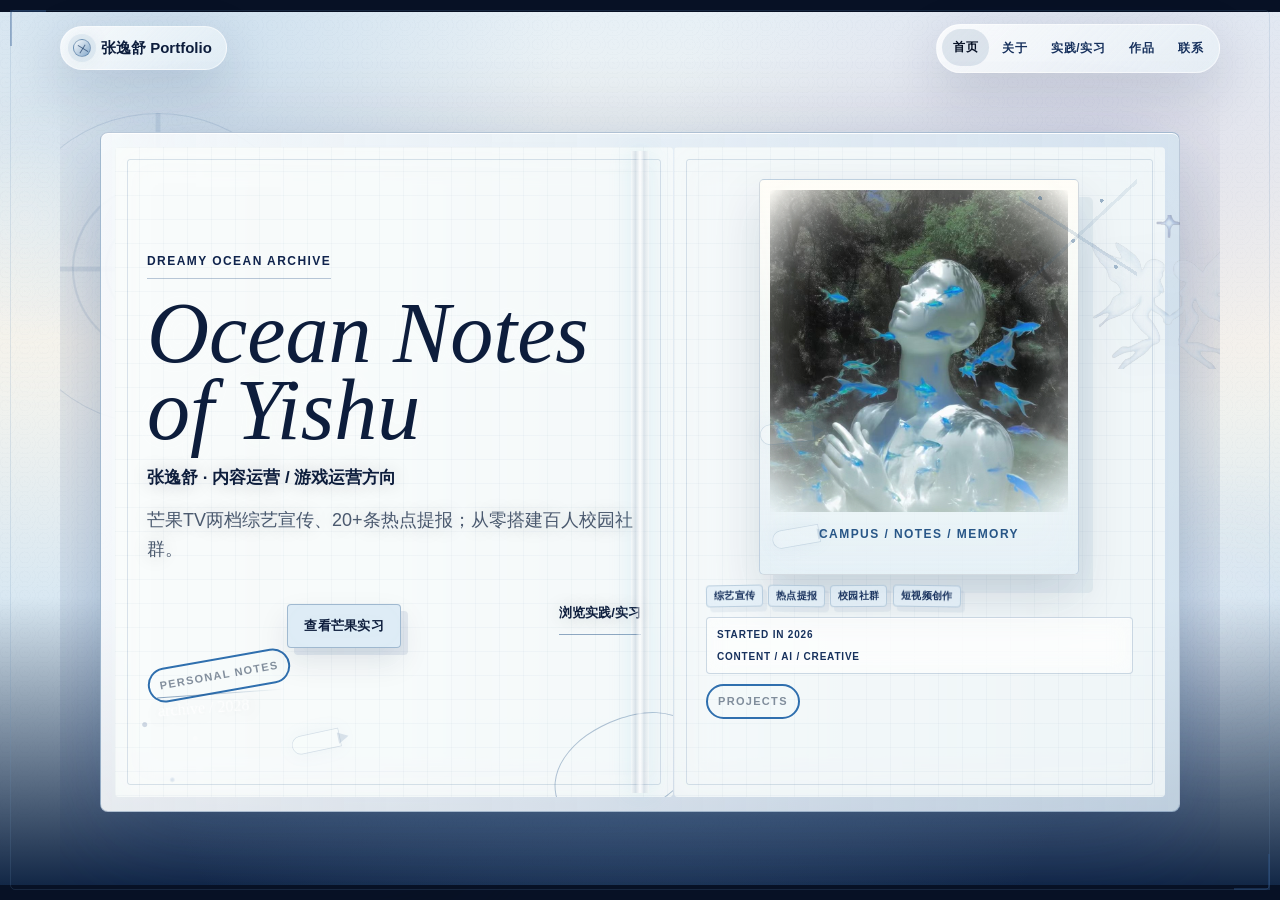
==== commit ad704974: "Improve portfolio interactions and add video work" ====
--- a/index.html
+++ b/index.html
@@ -33,10 +33,14 @@
               <span class="tape tape-a"></span>
               <p class="eyebrow">Dreamy Ocean Archive</p>
               <h1 id="home-title" data-bind="homeTitle">Ocean Notes of Yishu</h1>
+              <p class="home-role"><span data-bind="displayName">张逸舒</span> · 内容运营 / 游戏运营方向</p>
               <p class="home-line" data-bind="homeLine">
                 A personal archive of projects, fragments and quiet experiments.
               </p>
-              <a class="portfolio-button" href="./projects.html">浏览项目</a>
+              <div class="home-actions">
+                <a class="portfolio-button" href="./mango-internship.html">查看芒果实习</a>
+                <a class="home-secondary-link" href="./projects.html">浏览实践/实习</a>
+              </div>
             </div>
             <div class="book-note note-left">personal notes</div>
             <div class="floating-fish fish-three"></div>
@@ -49,10 +53,10 @@
               <figcaption>campus / notes / memory</figcaption>
             </figure>
             <div class="home-mini-tags" aria-label="Creative tags">
-              <span>Content Creator</span>
-              <span>AI Explorer</span>
-              <span>New Media Practice</span>
-              <span>Visual Storytelling</span>
+              <span>综艺宣传</span>
+              <span>热点提报</span>
+              <span>校园社群</span>
+              <span>短视频创作</span>
             </div>
             <div class="home-archive-label">
               <span>STARTED IN 2026</span>
--- a/styles.css
+++ b/styles.css
@@ -109,7 +109,7 @@
   position: absolute;
   right: 14px;
   bottom: 11px;
-  color: rgba(16, 35, 63, 0.56);
+  color: #3b536d;
   font-size: 11px;
 }
 
@@ -142,7 +142,7 @@
 }
 
 .internship-metrics span {
-  color: rgba(16, 35, 63, 0.58);
+  color: #3b536d;
   font-size: 12px;
 }
 
@@ -309,7 +309,7 @@
   right: 10px;
   bottom: 11px;
   left: 10px;
-  color: rgba(16, 35, 63, 0.58);
+  color: #3b536d;
   font-size: 11px;
   line-height: 1.45;
   text-align: center;
@@ -353,23 +353,29 @@
   border-top-color: rgba(224, 237, 247, 0.26);
 }
 
-.internship-execution .internship-heading h2,
+.internship-execution .internship-heading h2 {
+  color: var(--bd-indigo-900);
+}
+
 .internship-results .internship-heading h2 {
   color: rgba(248, 250, 250, 0.96);
 }
 
-.internship-execution .eyebrow,
+.internship-execution .eyebrow {
+  color: var(--bd-blue-700);
+}
+
 .internship-results .eyebrow {
   color: rgba(214, 231, 243, 0.76);
 }
 
-.internship-results .internship-copy {
-  color: rgba(240, 246, 248, 0.8);
+.internship-results .internship-copy p {
+  color: #f0f5f8;
 }
 
 .internship-results .team-result-note {
   border-left-color: rgba(214, 231, 243, 0.42);
-  color: rgba(224, 237, 244, 0.66);
+  color: #e7eff6;
 }
 
 .evidence-report img {
@@ -4421,56 +4427,6 @@
   min-height: 360px;
 }
 
-.community-growth {
-  justify-self: center;
-  width: min(1020px, 100%);
-  transform: rotate(-0.6deg);
-}
-
-.channel-notes {
-  display: flex;
-  flex-wrap: wrap;
-  gap: 10px;
-  margin-top: 18px;
-}
-
-.channel-notes span {
-  padding: 9px 12px;
-  background: rgba(216, 238, 247, 0.14);
-  border: 1px solid rgba(234, 247, 255, 0.22);
-  color: var(--muted);
-}
-
-.growth-path {
-  display: grid;
-  grid-template-columns: repeat(4, 1fr);
-  gap: 12px;
-  margin-top: 24px;
-}
-
-.growth-path span,
-.growth-path strong {
-  display: grid;
-  min-height: 112px;
-  place-items: center;
-  padding: 14px;
-  background:
-    radial-gradient(circle at 30% 22%, rgba(234, 247, 255, 0.24), transparent 26%),
-    rgba(216, 238, 247, 0.13);
-  border: 1px solid rgba(234, 247, 255, 0.22);
-  color: #f1fbff;
-  text-align: center;
-  font-weight: 300;
-}
-
-.growth-path strong {
-  color: #ffffff;
-  font-family: Georgia, "Times New Roman", serif;
-  font-size: clamp(22px, 3vw, 34px);
-  font-style: italic;
-  text-shadow: 0 0 18px rgba(117, 201, 232, 0.42);
-}
-
 .campus-materials {
   min-height: auto;
 }
@@ -4553,7 +4509,6 @@
     transform: none;
   }
 
-  .growth-path,
   .material-wall {
     grid-template-columns: 1fr;
   }
@@ -4882,7 +4837,7 @@
   --paper-cool: #eef3e6;
   --paper-blue: #d7e8f1;
   --ink: #10244d;
-  --muted: #334967;
+  --muted: #2e435d;
   --yellow: #e8d99f;
   --green: #98bfb3;
   --orange: #d99a82;
@@ -6383,7 +6338,7 @@
   --bd-milk: #fbf8ef;
   --bd-violet: #c7c2df;
   --bd-ink: #10233f;
-  --bd-muted: rgba(16, 35, 63, 0.68);
+  --bd-muted: #344b65;
   --bd-line: rgba(88, 128, 170, 0.28);
   --bd-line-strong: rgba(42, 86, 135, 0.42);
   --bd-glass: rgba(246, 250, 252, 0.62);
@@ -6453,8 +6408,8 @@
 }
 
 .riso-grain {
-  z-index: 60;
-  opacity: 0.18;
+  z-index: 0;
+  opacity: 0.1;
   mix-blend-mode: multiply;
   background-image:
     radial-gradient(circle at 50% 50%, rgba(7, 17, 37, 0.17) 0 0.7px, transparent 0.9px),
@@ -6507,6 +6462,14 @@
   font-family: var(--bd-font-sans);
   font-size: clamp(14px, 2.9vw, 16px);
   line-height: 1.78;
+}
+
+.page-note,
+.work-intro,
+.project-body p,
+.currently-card li,
+.contact-sheet p {
+  font-weight: 500;
 }
 
 .eyebrow,
@@ -6675,7 +6638,6 @@
 .project-hero,
 .process-board article,
 .timeline-notes article,
-.community-growth,
 .viral-note,
 .qr-card,
 .status-card,
@@ -6891,6 +6853,48 @@
   transform: translateY(-3px);
 }
 
+.project-detail-page > .back-link {
+  background: rgba(247, 250, 252, 0.94);
+  color: var(--bd-indigo-900);
+  box-shadow: 0 8px 26px rgba(14, 34, 70, 0.18);
+}
+
+.floating-back-link {
+  position: fixed;
+  top: max(12px, env(safe-area-inset-top));
+  left: max(12px, calc((100vw - 1160px) / 2 - 52px));
+  z-index: 70;
+  display: flex;
+  width: 44px;
+  height: 44px;
+  align-items: center;
+  justify-content: center;
+  border: 1px solid rgba(40, 86, 135, 0.34);
+  border-radius: 50%;
+  background: rgba(247, 250, 252, 0.94);
+  color: var(--bd-indigo-900);
+  font-family: var(--bd-font-sans);
+  font-size: 23px;
+  line-height: 1;
+  box-shadow: 0 8px 26px rgba(14, 34, 70, 0.18);
+  backdrop-filter: blur(14px);
+  transition: transform 220ms var(--bd-ease), box-shadow 220ms var(--bd-ease);
+}
+
+.floating-back-link[hidden] {
+  display: none;
+}
+
+.floating-back-link:hover,
+.floating-back-link:focus-visible {
+  box-shadow: 0 12px 30px rgba(14, 34, 70, 0.24);
+  transform: translateY(-2px);
+}
+
+.works-page .work-title {
+  color: var(--bd-indigo-900);
+}
+
 .home-polaroid,
 .home-page .home-polaroid,
 .polaroid {
@@ -6961,7 +6965,6 @@
 .tag-cloud span,
 .work-tags i,
 .work-record-tags span,
-.channel-notes span,
 .response-flow span,
 .status-card li {
   border: 1px solid rgba(40, 86, 135, 0.22);
@@ -7443,7 +7446,6 @@
 .archive-note,
 .archive-process,
 .archive-gallery,
-.community-growth,
 .viral-note {
   display: grid;
   gap: 14px;
@@ -9828,3 +9830,1074 @@
     padding: 15px;
   }
 }
+
+/* One compact archive card for the four vertical interview edits. */
+#work-lightbox {
+  position: fixed;
+  inset: 0;
+  z-index: 60;
+}
+
+.works-page .work-tile.video-series-work .work-thumb,
+.works-page .work-tile.video-series-work.has-cover .work-thumb {
+  aspect-ratio: 2 / 1;
+  max-height: 300px;
+}
+
+.works-page .video-series-work .work-thumb img {
+  width: 100%;
+  height: 100%;
+  object-fit: cover;
+  filter: none !important;
+  mix-blend-mode: normal !important;
+  opacity: 1 !important;
+}
+
+.work-video-collection {
+  display: grid;
+  grid-template-columns: minmax(0, 0.9fr) minmax(0, 1fr);
+  gap: clamp(18px, 3vw, 30px);
+  align-items: start;
+  min-width: 0;
+}
+
+.work-preview-note.is-video-collection h2 {
+  font-size: clamp(26px, 3vw, 38px);
+  line-height: 1.2;
+}
+
+.work-preview-note.is-video-collection > p {
+  font-weight: 400;
+  line-height: 1.65;
+}
+
+.work-video-stage {
+  display: grid;
+  justify-items: center;
+  gap: 8px;
+  min-width: 0;
+}
+
+.work-video-stage video {
+  display: block;
+  width: min(100%, 300px);
+  max-height: min(60vh, 580px);
+  aspect-ratio: 9 / 16;
+  object-fit: contain;
+  border: 1px solid rgba(37, 79, 128, 0.2);
+  border-radius: 6px;
+  background: #0b172d;
+  box-shadow: 0 18px 38px rgba(19, 43, 74, 0.22);
+  filter: none !important;
+  mix-blend-mode: normal !important;
+  opacity: 1 !important;
+}
+
+.work-preview-note .work-video-current {
+  color: var(--bd-indigo-800);
+  font-size: 13px;
+  line-height: 1.4;
+  text-align: center;
+}
+
+.work-video-groups {
+  display: grid;
+  gap: 22px;
+  min-width: 0;
+}
+
+.work-video-group h3 {
+  margin: 0 0 10px;
+  padding-bottom: 8px;
+  border-bottom: 1px solid rgba(38, 83, 137, 0.2);
+  color: var(--bd-indigo-800);
+  font-family: var(--bd-font-sans);
+  font-size: 15px;
+  font-weight: 650;
+}
+
+.work-video-options {
+  display: grid;
+  grid-template-columns: repeat(2, minmax(0, 1fr));
+  gap: 10px;
+}
+
+#work-lightbox .work-video-option {
+  position: static;
+  inset: auto;
+  display: grid;
+  grid-template-columns: 48px minmax(0, 1fr);
+  gap: 10px;
+  align-items: center;
+  width: 100%;
+  min-width: 0;
+  min-height: 78px;
+  padding: 5px;
+  border: 1px solid rgba(38, 83, 137, 0.18);
+  border-radius: 5px;
+  background: rgba(250, 252, 252, 0.65);
+  color: var(--bd-indigo-800);
+  font-family: var(--bd-font-sans);
+  font-size: 13px;
+  font-weight: 600;
+  text-align: left;
+  box-shadow: none;
+  cursor: pointer;
+  transition: border-color 180ms ease, background 180ms ease;
+}
+
+#work-lightbox .work-video-option:hover,
+#work-lightbox .work-video-option:focus-visible,
+#work-lightbox .work-video-option.is-active {
+  border-color: rgba(38, 83, 137, 0.5);
+  background: rgba(226, 238, 246, 0.9);
+}
+
+.work-video-option img {
+  width: 48px;
+  height: 68px;
+  object-fit: cover;
+  border-radius: 2px;
+  filter: none !important;
+  mix-blend-mode: normal !important;
+  opacity: 1 !important;
+}
+
+.work-video-option span {
+  display: grid;
+  gap: 3px;
+  min-width: 0;
+  overflow-wrap: anywhere;
+}
+
+.work-video-option small {
+  color: var(--bd-blue-700);
+  font-size: 11px;
+  font-weight: 500;
+}
+
+@media (max-width: 760px) {
+  .works-page .work-tile.video-series-work .work-thumb,
+  .works-page .work-tile.video-series-work.has-cover .work-thumb {
+    max-height: 200px;
+  }
+
+  .work-video-collection {
+    grid-template-columns: 1fr;
+  }
+
+  .work-video-stage video {
+    width: min(100%, 220px);
+    max-height: 45vh;
+  }
+
+  .work-video-options {
+    grid-template-columns: 1fr;
+  }
+}
+
+/* Contact: keep the actions visible without stacking cards inside the page. */
+.contact-page {
+  min-height: calc(100svh - 76px);
+  padding: clamp(18px, 3vw, 36px) 0;
+}
+
+.contact-page .contact-sheet {
+  width: min(1040px, calc(100% - 24px));
+  display: block;
+  height: auto;
+  min-height: 0;
+  max-height: none;
+  padding: clamp(24px, 4vw, 46px);
+  border: 1px solid rgba(255, 255, 255, 0.66);
+  border-radius: 5px;
+  background:
+    radial-gradient(circle at 82% 12%, rgba(207, 224, 237, 0.28), transparent 280px),
+    linear-gradient(135deg, rgba(250, 251, 248, 0.88), rgba(230, 239, 245, 0.77));
+  box-shadow: 0 24px 70px rgba(18, 48, 87, 0.14);
+  transform: none;
+}
+
+.contact-page .contact-sheet > .eyebrow {
+  display: block;
+  margin: 0 0 12px;
+  color: var(--bd-blue-700);
+}
+
+.contact-page .contact-sheet h1 {
+  max-width: none;
+  margin: 0;
+  color: var(--bd-indigo-900);
+  font-size: clamp(34px, 4.8vw, 62px);
+  line-height: 1.08;
+}
+
+.contact-page .contact-intro {
+  max-width: 620px;
+  margin: 10px 0 0;
+  color: var(--bd-indigo-800);
+  font-size: 15px;
+  font-weight: 400;
+  line-height: 1.65;
+}
+
+.contact-page .contact-layout {
+  display: grid;
+  grid-template-columns: minmax(0, 1.3fr) minmax(220px, 0.65fr);
+  grid-template-areas: "left qr";
+  column-gap: clamp(28px, 5vw, 60px);
+  row-gap: clamp(18px, 2.5vw, 28px);
+  align-items: start;
+  margin-top: clamp(24px, 3vw, 32px);
+}
+
+.contact-left {
+  grid-area: left;
+  display: grid;
+  align-content: start;
+  gap: clamp(18px, 2.5vw, 24px);
+  min-width: 0;
+}
+
+.contact-page .contact-label,
+.contact-page .status-card > p {
+  margin: 0 0 7px;
+  color: var(--bd-blue-700);
+  font-family: var(--bd-font-sans);
+  font-size: 12px;
+  font-weight: 650;
+  letter-spacing: 0;
+}
+
+.contact-primary {
+  display: flex;
+  align-items: end;
+  justify-content: space-between;
+  gap: 18px;
+  min-width: 0;
+  padding-bottom: 22px;
+  border-bottom: 1px solid rgba(38, 83, 137, 0.2);
+}
+
+.contact-primary > div {
+  min-width: 0;
+}
+
+.contact-email-row {
+  display: flex;
+  align-items: center;
+  flex-wrap: wrap;
+  gap: 5px 10px;
+  min-width: 0;
+}
+
+.contact-page .contact-primary .email-card {
+  display: block;
+  flex: none;
+  width: auto;
+  min-width: 0;
+  min-height: 0;
+  padding: 0;
+  border: 0;
+  border-radius: 0;
+  background: none;
+  box-shadow: none;
+  color: var(--bd-indigo-900);
+  font-size: clamp(21px, 2.35vw, 30px);
+  font-weight: 600;
+  letter-spacing: 0;
+  line-height: 1.2;
+  text-align: left;
+  overflow-wrap: anywhere;
+}
+
+.contact-page .contact-primary .email-card:hover,
+.contact-page .contact-primary .email-card:focus-visible {
+  color: var(--bd-blue-700);
+  text-decoration: underline;
+  transform: none;
+}
+
+.contact-page .contact-primary .resume-button {
+  flex: none;
+  margin: 0;
+  padding: 9px 14px;
+  border-radius: 4px;
+  white-space: nowrap;
+}
+
+.contact-page .contact-email-copy {
+  align-self: center;
+}
+
+.contact-page .qr-card {
+  grid-area: qr;
+  display: grid;
+  justify-items: center;
+  align-content: start;
+  gap: 8px;
+  width: 100%;
+  min-width: 0;
+  margin: 0;
+  padding: 0;
+  border: 0;
+  border-radius: 0;
+  background: none;
+  box-shadow: none;
+  backdrop-filter: none;
+  transform: none;
+}
+
+.contact-page .qr-card .contact-label {
+  justify-self: center;
+}
+
+.contact-page .qr-card img {
+  display: block;
+  width: min(175px, 100%);
+  max-height: none;
+  height: auto;
+  aspect-ratio: auto;
+  object-fit: contain;
+  border-radius: 3px;
+  background: #fff;
+  box-shadow: 0 12px 30px rgba(18, 48, 87, 0.12);
+  filter: none !important;
+  mix-blend-mode: normal !important;
+  opacity: 1 !important;
+}
+
+.contact-secondary {
+  display: grid;
+  grid-template-columns: repeat(2, minmax(0, 1fr));
+  column-gap: 20px;
+  align-content: start;
+  min-width: 0;
+}
+
+.contact-secondary > .contact-label {
+  grid-column: 1 / -1;
+}
+
+.contact-social-row {
+  display: flex;
+  align-items: center;
+  justify-content: space-between;
+  gap: 8px;
+  min-width: 0;
+  min-height: 42px;
+  border-bottom: 1px solid rgba(38, 83, 137, 0.18);
+}
+
+.contact-page .social-card {
+  min-width: 0;
+  color: var(--bd-indigo-800);
+  font-size: 13px;
+  overflow-wrap: anywhere;
+}
+
+.contact-copy {
+  flex: none;
+  padding: 5px 6px;
+  border: 0;
+  border-radius: 3px;
+  background: transparent;
+  color: var(--bd-blue-700);
+  font-family: var(--bd-font-sans);
+  font-size: 12px;
+  cursor: pointer;
+}
+
+.contact-copy:hover,
+.contact-copy:focus-visible {
+  background: rgba(184, 210, 232, 0.32);
+}
+
+.contact-page .status-card {
+  display: flex;
+  align-items: center;
+  justify-content: flex-start;
+  flex-wrap: wrap;
+  gap: 10px;
+  width: 100%;
+  margin: 0;
+  padding: 0 0 18px;
+  border: 0;
+  border-bottom: 1px solid rgba(38, 83, 137, 0.2);
+  border-radius: 0;
+  background: none;
+  box-shadow: none;
+  backdrop-filter: none;
+  transform: none;
+}
+
+.contact-page .status-card > p {
+  margin: 0;
+}
+
+.contact-page .status-card > p:first-child {
+  color: var(--bd-indigo-900);
+  font-size: 14px;
+  font-weight: 700;
+}
+
+.contact-page .status-card ul {
+  display: flex;
+  flex-wrap: wrap;
+  gap: 8px;
+  margin: 0;
+  padding: 0;
+}
+
+.contact-page .status-card li {
+  padding: 3px 8px;
+  border-radius: 3px;
+  color: var(--bd-indigo-800);
+  font-size: 13px;
+}
+
+.contact-page .status-card > .contact-availability {
+  flex-basis: 100%;
+  color: var(--bd-indigo-800);
+  font-size: 13px;
+  font-weight: 500;
+  line-height: 1.6;
+}
+
+.contact-page .qr-card:hover,
+.contact-page .status-card:hover {
+  box-shadow: none;
+  transform: none;
+}
+
+.contact-page .dream-decoration-contact {
+  --dream-deco-opacity: 0.12;
+  --dream-deco-size: 96px;
+  z-index: 0;
+}
+
+@media (max-width: 760px) {
+  .contact-page .contact-sheet {
+    padding: 22px 20px;
+  }
+
+  .contact-page .contact-sheet h1 {
+    font-size: clamp(30px, 8vw, 38px);
+    line-height: 1.13;
+  }
+
+  .contact-page .contact-intro {
+    font-size: 14px;
+  }
+
+  .contact-page .contact-layout {
+    grid-template-columns: 1fr;
+    grid-template-areas:
+      "status"
+      "primary"
+      "secondary"
+      "qr";
+    row-gap: 20px;
+    margin-top: 22px;
+  }
+
+  .contact-left {
+    display: contents;
+  }
+
+  .contact-primary {
+    grid-area: primary;
+    gap: 10px;
+    padding-bottom: 17px;
+  }
+
+  .contact-page .contact-primary .email-card {
+    font-size: clamp(17px, 5.4vw, 25px);
+  }
+
+  .contact-page .contact-primary .resume-button {
+    padding: 8px 10px;
+    font-size: 12px;
+  }
+
+  .contact-page .qr-card img {
+    width: min(170px, 55vw);
+  }
+
+  .contact-secondary {
+    grid-area: secondary;
+    grid-template-columns: 1fr;
+  }
+
+  .contact-social-row {
+    min-height: 39px;
+  }
+
+  .contact-page .status-card {
+    grid-area: status;
+    padding-bottom: 15px;
+  }
+}
+
+@media (max-width: 480px) {
+  .contact-primary {
+    flex-direction: column;
+    align-items: flex-start;
+  }
+}
+
+/* About: lead with experience, then leave room for personal interests. */
+.about-page .section-title {
+  margin-bottom: clamp(16px, 2.5vw, 24px);
+}
+
+.about-page .section-title h1 {
+  font-size: clamp(44px, 6vw, 70px);
+}
+
+.about-page .about-book {
+  display: grid;
+  grid-template-columns: minmax(260px, 0.72fr) minmax(0, 1.28fr);
+  grid-template-areas:
+    "portrait intro"
+    "highlights highlights"
+    "universe universe";
+  gap: clamp(20px, 3vw, 32px);
+  align-items: start;
+  padding: 0;
+  border: 0;
+  border-radius: 0;
+  background: none;
+  box-shadow: none;
+  backdrop-filter: none;
+  transform: none;
+}
+
+.about-page .about-copy {
+  grid-area: intro;
+  display: grid;
+  gap: 16px;
+  min-width: 0;
+  padding: clamp(24px, 3vw, 36px);
+  border: 1px solid rgba(255, 255, 255, 0.62);
+  border-radius: 6px;
+  background: rgba(248, 251, 252, 0.6);
+  box-shadow: 0 16px 38px rgba(18, 48, 87, 0.1);
+  transform: none;
+}
+
+.about-page .hello-line {
+  margin: 0;
+  color: var(--bd-indigo-900);
+  font-size: clamp(30px, 3.4vw, 44px);
+  font-weight: 600;
+  line-height: 1.2;
+}
+
+.about-page .about-meta {
+  display: flex;
+  flex-wrap: wrap;
+  gap: 3px 0;
+  margin: 0;
+  padding-bottom: 14px;
+  border-bottom: 1px solid rgba(38, 83, 137, 0.2);
+  color: var(--bd-blue-700);
+  font-family: var(--bd-font-sans);
+  font-size: 13px;
+  font-weight: 600;
+}
+
+.about-page .about-meta span + span::before {
+  content: "·";
+  margin: 0 9px;
+  color: rgba(38, 83, 137, 0.55);
+}
+
+.about-page .about-brief {
+  max-width: 68ch;
+  margin: 0;
+  color: var(--bd-indigo-800);
+  font-size: clamp(15px, 1.25vw, 17px);
+  font-weight: 400;
+  line-height: 1.72;
+  white-space: pre-line;
+}
+
+.about-page .tag-cloud {
+  gap: 8px;
+  margin: 0;
+}
+
+.about-page .tag-cloud span {
+  padding: 5px 9px;
+  border-radius: 3px;
+  background: rgba(219, 233, 244, 0.48);
+  color: var(--bd-indigo-800);
+  font-size: 12px;
+}
+
+.about-page .about-photo {
+  grid-area: portrait;
+  position: relative;
+  inset: auto;
+  width: min(100%, 310px);
+  max-width: none;
+  margin: 0 auto;
+  padding: 12px 12px 15px;
+  border: 1px solid rgba(255, 255, 255, 0.72);
+  border-radius: 4px;
+  background: rgba(249, 251, 251, 0.82);
+  box-shadow: 0 18px 40px rgba(18, 48, 87, 0.14);
+  transform: none;
+}
+
+.about-page .about-photo-frame {
+  aspect-ratio: 4 / 5;
+  border-radius: 3px;
+  background: #fff;
+}
+
+.about-page .about-photo-frame img {
+  width: 100%;
+  height: 100%;
+  object-fit: cover;
+  filter: none !important;
+  mix-blend-mode: normal !important;
+  opacity: 1 !important;
+}
+
+.about-page .about-highlights {
+  grid-area: highlights;
+  display: grid;
+  grid-template-columns: minmax(190px, 0.35fr) minmax(0, 0.65fr);
+  gap: 24px;
+  padding: clamp(20px, 3vw, 30px) 0;
+  border-top: 1px solid rgba(38, 83, 137, 0.22);
+  border-bottom: 1px solid rgba(38, 83, 137, 0.22);
+}
+
+.about-highlights-heading p {
+  margin: 0 0 7px;
+  color: var(--bd-blue-700);
+  font-size: 12px;
+  font-weight: 650;
+}
+
+.about-highlights-heading h2 {
+  margin: 0;
+  color: var(--bd-indigo-900);
+  font-family: var(--bd-font-serif);
+  font-size: clamp(26px, 3vw, 34px);
+  font-weight: 500;
+  line-height: 1.2;
+}
+
+.about-highlights-body {
+  min-width: 0;
+}
+
+.about-highlights-body ul {
+  display: grid;
+  gap: 11px;
+  margin: 0;
+  padding: 0;
+  list-style: none;
+}
+
+.about-highlights-body li {
+  padding-left: 13px;
+  border-left: 2px solid rgba(48, 104, 154, 0.45);
+  color: var(--bd-indigo-800);
+  font-size: 14px;
+  line-height: 1.65;
+}
+
+.about-highlights-body a {
+  display: inline-block;
+  margin-top: 15px;
+  padding-bottom: 3px;
+  border-bottom: 1px solid currentColor;
+  color: var(--bd-blue-700);
+  font-size: 13px;
+  font-weight: 650;
+  text-decoration: none;
+}
+
+.about-highlights-body a:hover,
+.about-highlights-body a:focus-visible {
+  color: var(--bd-indigo-900);
+}
+
+.about-page .little-universe {
+  grid-area: universe;
+  position: relative;
+  inset: auto;
+  display: grid;
+  gap: 12px;
+  width: 100%;
+  margin: 0;
+  padding: 0;
+  border: 0;
+  border-radius: 0;
+  background: none;
+  box-shadow: none;
+  backdrop-filter: none;
+  transform: none;
+}
+
+.about-page .little-universe::after,
+.about-page .universe-card::after {
+  display: none;
+}
+
+.about-page .little-universe-kicker {
+  color: var(--bd-blue-700);
+  font-family: var(--bd-font-sans);
+  font-size: 12px;
+  font-weight: 650;
+}
+
+.about-page .little-universe h2 {
+  margin: 0;
+  color: var(--bd-indigo-900);
+  font-size: clamp(26px, 3vw, 34px);
+  font-style: normal;
+  line-height: 1.2;
+}
+
+.about-page .universe-collage {
+  display: grid;
+  grid-template-columns: repeat(3, minmax(0, 1fr));
+  gap: 14px;
+  align-items: stretch;
+}
+
+.about-page .universe-card:nth-child(n) {
+  display: grid;
+  grid-template-columns: 96px minmax(0, 1fr);
+  grid-template-rows: auto 1fr;
+  gap: 6px 12px;
+  min-width: 0;
+  margin: 0;
+  padding: 10px;
+  border: 1px solid rgba(38, 83, 137, 0.16);
+  border-radius: 5px;
+  background: rgba(248, 251, 252, 0.58);
+  box-shadow: 0 12px 28px rgba(18, 48, 87, 0.08);
+  filter: none;
+  transform: none;
+}
+
+.about-page .universe-photo {
+  grid-row: 1 / 3;
+  width: 100%;
+  aspect-ratio: 4 / 5;
+  padding: 0;
+  border-radius: 3px;
+}
+
+.about-page .universe-photo img {
+  width: 100%;
+  height: 100%;
+  object-fit: cover;
+  filter: none !important;
+  mix-blend-mode: normal !important;
+  opacity: 1 !important;
+}
+
+.about-page .universe-card h3 {
+  margin: 0;
+  color: var(--bd-indigo-900);
+  font-family: var(--bd-font-sans);
+  font-size: 15px;
+  font-style: normal;
+  font-weight: 650;
+  line-height: 1.35;
+  transform: none;
+}
+
+.about-page .universe-card p {
+  margin: 0;
+  color: var(--bd-indigo-800);
+  font-size: 12px;
+  line-height: 1.55;
+}
+
+@media (max-width: 760px) {
+  .about-page .section-title h1 {
+    font-size: 42px;
+  }
+
+  .about-page .about-book {
+    grid-template-columns: 1fr;
+    grid-template-areas:
+      "intro"
+      "portrait"
+      "highlights"
+      "universe";
+    gap: 22px;
+  }
+
+  .about-page .about-copy {
+    gap: 13px;
+    padding: 20px;
+  }
+
+  .about-page .hello-line {
+    font-size: clamp(28px, 7.5vw, 34px);
+  }
+
+  .about-page .about-meta {
+    gap: 4px 12px;
+    font-size: 12px;
+  }
+
+  .about-page .about-meta span + span::before {
+    content: none;
+  }
+
+  .about-page .about-brief {
+    font-size: 14px;
+    line-height: 1.68;
+  }
+
+  .about-page .about-photo {
+    width: min(235px, 68vw);
+  }
+
+  .about-page .about-highlights {
+    grid-template-columns: 1fr;
+    gap: 14px;
+    padding: 18px 0;
+  }
+
+  .about-page .universe-collage {
+    grid-auto-columns: minmax(220px, 76%);
+    grid-auto-flow: column;
+    grid-template-columns: none;
+    gap: 12px;
+    overflow-x: auto;
+    padding-bottom: 8px;
+    scroll-snap-type: x mandatory;
+    scrollbar-width: none;
+    overscroll-behavior-inline: contain;
+  }
+
+  .about-page .universe-collage::-webkit-scrollbar {
+    display: none;
+  }
+
+  .about-page .universe-card:nth-child(n) {
+    grid-template-columns: 1fr;
+    grid-template-rows: auto auto 1fr;
+    gap: 8px;
+    scroll-snap-align: start;
+  }
+
+  .about-page .universe-photo {
+    grid-row: auto;
+    aspect-ratio: 16 / 10;
+  }
+}
+
+@media (max-width: 360px) {
+  .about-page .hello-line {
+    font-size: 26px;
+  }
+}
+
+.archive-route-home .home-role {
+  margin: 0;
+  color: var(--bd-indigo-900);
+  font-family: var(--bd-font-sans);
+  font-size: clamp(14px, 1.6vw, 17px);
+  font-weight: 700;
+  line-height: 1.4;
+}
+
+.archive-route-home .home-page {
+  padding: 8px 0 10px;
+}
+
+.archive-route-home .home-polaroid {
+  max-width: 320px;
+}
+
+.archive-route-home .home-actions {
+  display: flex;
+  flex-wrap: wrap;
+  align-items: center;
+  gap: 12px 18px;
+}
+
+.archive-route-home .home-actions .portfolio-button {
+  background: rgba(220, 235, 246, 0.94);
+  color: var(--bd-indigo-900);
+}
+
+.archive-route-home .home-secondary-link {
+  display: inline-flex;
+  align-items: center;
+  min-height: 42px;
+  border-bottom: 1px solid rgba(40, 86, 135, 0.5);
+  color: var(--bd-indigo-900);
+  font-family: var(--bd-font-sans);
+  font-size: 13px;
+  font-weight: 700;
+  text-decoration: none;
+}
+
+.archive-route-home .home-secondary-link:hover,
+.archive-route-home .home-secondary-link:focus-visible {
+  border-color: currentColor;
+}
+
+.projects-page .project-body p,
+.projects-page .project-body dd {
+  color: var(--bd-indigo-800);
+}
+
+.projects-page .detail-link {
+  border-color: rgba(40, 86, 135, 0.38);
+  background: rgba(228, 239, 248, 0.96);
+  color: var(--bd-indigo-900);
+}
+
+.projects-page .detail-link:hover,
+.projects-page .detail-link:focus-visible {
+  background: rgba(212, 231, 245, 0.98);
+  color: var(--bd-indigo-900);
+}
+
+/* The same evidence cover follows the card into its case-study page. */
+.mango-cover-transition .projects-page .project-card[data-href="./mango-internship.html"] .project-cover,
+.mango-cover-transition .internship-detail .internship-cover-image {
+  view-transition-name: mango-cover;
+}
+
+.mango-cover-flight {
+  position: fixed !important;
+  z-index: 130;
+  min-height: 0 !important;
+  margin: 0 !important;
+  pointer-events: none;
+  transform-origin: center center;
+  box-shadow: 0 28px 65px rgba(18, 49, 89, 0.24);
+}
+
+::view-transition-group(mango-cover) {
+  z-index: 12;
+  animation-duration: 620ms;
+  animation-timing-function: var(--ease-dream);
+}
+
+::view-transition-old(mango-cover),
+::view-transition-new(mango-cover) {
+  animation-duration: 620ms;
+  animation-timing-function: var(--ease-dream);
+}
+
+.hotspot-scroll-progress {
+  --hotspot-progress: 0.125;
+  display: flex;
+  align-items: center;
+  gap: 12px;
+  width: min(100%, 360px);
+  margin: 4px 0 0;
+  color: var(--bd-indigo-800);
+  font-family: var(--bd-font-sans);
+}
+
+.hotspot-scroll-progress[hidden] {
+  display: none;
+}
+
+.hotspot-scroll-track {
+  display: block;
+  flex: 1;
+  height: 2px;
+  overflow: hidden;
+  background: rgba(38, 83, 137, 0.2);
+}
+
+.hotspot-scroll-fill {
+  display: block;
+  width: 100%;
+  height: 100%;
+  background: var(--bd-blue-700);
+  transform: scaleX(var(--hotspot-progress));
+  transform-origin: left center;
+}
+
+.hotspot-scroll-count {
+  min-width: 45px;
+  font-size: 11px;
+  font-weight: 700;
+  font-variant-numeric: tabular-nums;
+  white-space: nowrap;
+}
+
+@media (prefers-reduced-motion: reduce) {
+  .mango-cover-transition .projects-page .project-card[data-href="./mango-internship.html"] .project-cover,
+  .mango-cover-transition .internship-detail .internship-cover-image {
+    view-transition-name: none;
+  }
+}
+
+@media (max-width: 760px) {
+  .archive-route-home .home-page {
+    padding: 8px 0 8px;
+  }
+
+  .archive-route-home .home-polaroid {
+    max-width: 238px;
+  }
+
+  .archive-route-home .home-polaroid .photo-placeholder,
+  .archive-route-home .home-polaroid .ocean-photo {
+    max-height: 160px;
+  }
+
+  .archive-route-home .home-role {
+    font-size: 13px;
+  }
+
+  .archive-route-home .home-line {
+    font-size: 12px;
+    line-height: 1.48;
+  }
+
+  .archive-route-home .home-actions {
+    gap: 8px 14px;
+  }
+
+  .archive-route-home .home-secondary-link {
+    min-height: 34px;
+    font-size: 11px;
+  }
+
+  .projects-page .project-body p {
+    color: var(--bd-indigo-800);
+    font-size: 13px;
+  }
+
+  .projects-page .project-body dl {
+    grid-template-columns: 1fr;
+  }
+
+  .projects-page .project-body dt,
+  .projects-page .project-body dd {
+    font-size: 12px;
+    line-height: 1.5;
+  }
+
+  .projects-page .project-body dd {
+    display: block;
+    overflow: visible;
+  }
+
+  .projects-page .detail-link {
+    min-height: 40px;
+    font-size: 12px;
+  }
+}
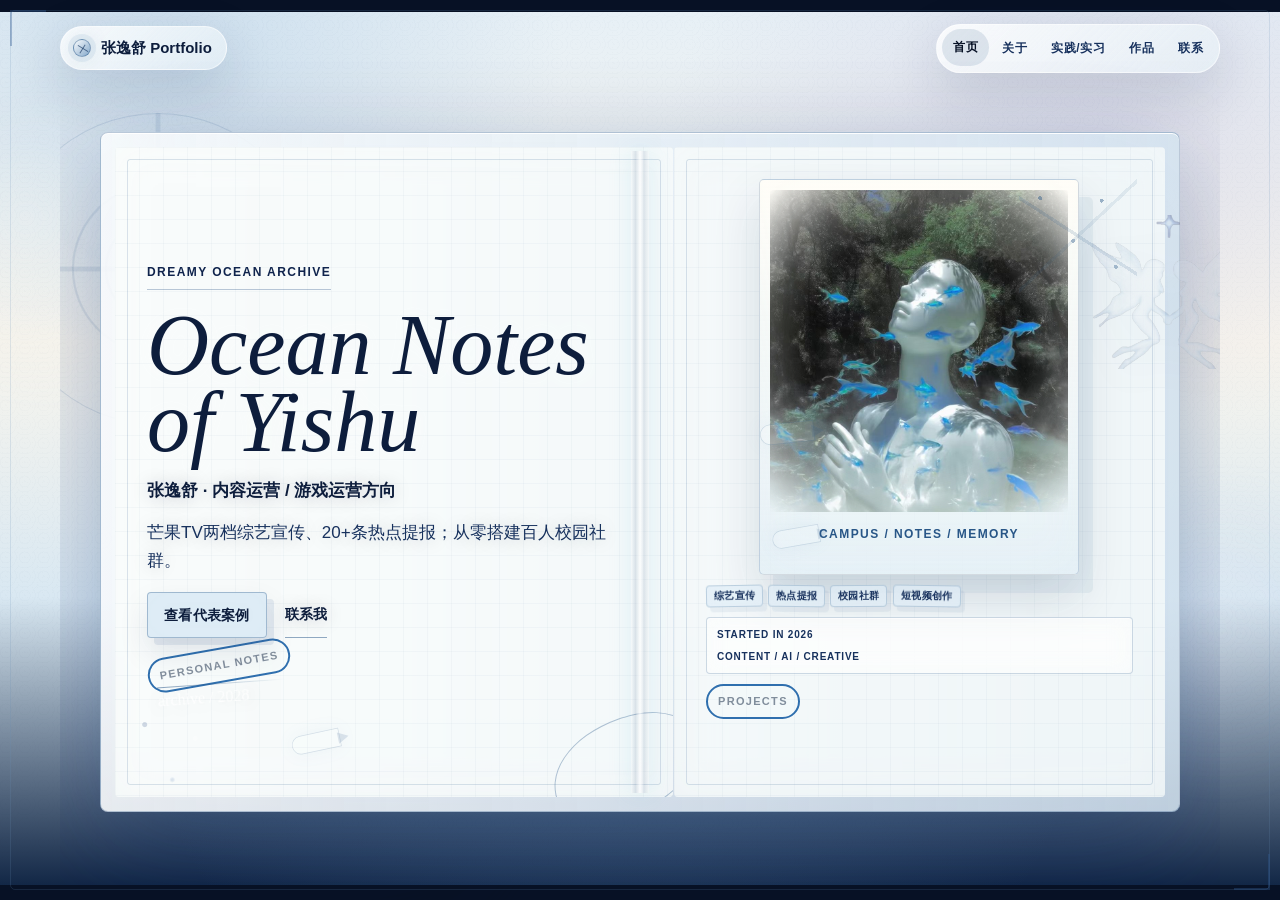
==== commit 6524ffaa: "Add Mango case video and refine portfolio layout" ====
--- a/index.html
+++ b/index.html
@@ -5,7 +5,7 @@
     <meta name="viewport" content="width=device-width, initial-scale=1.0" />
     <title>张逸舒｜个人作品集</title>
     <meta name="description" content="张逸舒的个人作品集，记录内容运营、项目实践与创意探索。" />
-    <link rel="stylesheet" href="./styles.css" />
+    <link rel="stylesheet" href="./styles.css?v=home-priority-20261027c" />
   </head>
   <body>
     <div class="riso-grain" aria-hidden="true"></div>
@@ -38,8 +38,8 @@
                 A personal archive of projects, fragments and quiet experiments.
               </p>
               <div class="home-actions">
-                <a class="portfolio-button" href="./mango-internship.html">查看芒果实习</a>
-                <a class="home-secondary-link" href="./projects.html">浏览实践/实习</a>
+                <a class="portfolio-button" href="./mango-internship.html#hotspot-case-title">查看代表案例</a>
+                <a class="home-secondary-link" href="./contact.html">联系我</a>
               </div>
             </div>
             <div class="book-note note-left">personal notes</div>
--- a/styles.css
+++ b/styles.css
@@ -10901,3 +10901,410 @@
     font-size: 12px;
   }
 }
+
+/* One concrete editorial case, kept compact beside the existing evidence gallery. */
+.internship-detail .hotspot-case {
+  grid-column: 1 / -1;
+  display: grid;
+  grid-template-columns: minmax(0, 1fr) 174px;
+  gap: clamp(18px, 3vw, 32px);
+  align-items: center;
+  min-width: 0;
+  padding: clamp(18px, 3vw, 30px);
+  border: 1px solid rgba(255, 255, 255, 0.72);
+  border-radius: 6px;
+  background: linear-gradient(135deg, rgba(249, 251, 253, 0.9), rgba(225, 237, 247, 0.82));
+  box-shadow: 0 18px 46px rgba(20, 50, 89, 0.1);
+  color: var(--bd-indigo-900);
+}
+
+.hotspot-case-copy {
+  min-width: 0;
+}
+
+.hotspot-case-kicker {
+  margin: 0 0 8px;
+  color: var(--bd-blue-700);
+  font-size: 12px;
+  font-weight: 700;
+}
+
+.hotspot-case h3 {
+  margin: 0;
+  scroll-margin-top: 110px;
+  color: var(--bd-indigo-900);
+  font-family: var(--bd-font-serif);
+  font-size: clamp(24px, 3vw, 34px);
+  font-weight: 500;
+  line-height: 1.25;
+}
+
+.hotspot-case-notes {
+  display: grid;
+  gap: 11px;
+  margin: 18px 0;
+}
+
+.hotspot-case-notes div {
+  display: grid;
+  grid-template-columns: 68px minmax(0, 1fr);
+  gap: 12px;
+}
+
+.hotspot-case-notes dt {
+  color: var(--bd-blue-700);
+  font-size: 13px;
+  font-weight: 700;
+  line-height: 1.65;
+}
+
+.hotspot-case-notes dd {
+  margin: 0;
+  color: var(--bd-indigo-800);
+  font-size: 14px;
+  line-height: 1.65;
+}
+
+.hotspot-case-result {
+  display: flex;
+  flex-wrap: wrap;
+  align-items: baseline;
+  gap: 8px 18px;
+  padding-top: 14px;
+  border-top: 1px solid rgba(38, 83, 137, 0.18);
+  font-size: 13px;
+  font-weight: 700;
+  line-height: 1.5;
+}
+
+.hotspot-case-result a {
+  color: var(--bd-blue-700);
+  text-decoration: underline;
+  text-underline-offset: 3px;
+}
+
+.hotspot-case-play {
+  display: grid;
+  width: 100%;
+  padding: 7px;
+  border: 1px solid rgba(38, 83, 137, 0.2);
+  border-radius: 5px;
+  background: rgba(255, 255, 255, 0.72);
+  box-shadow: 0 12px 30px rgba(20, 50, 89, 0.13);
+  color: var(--bd-indigo-900);
+  cursor: pointer;
+  text-align: left;
+  transition: transform 220ms var(--ease-dream), box-shadow 220ms var(--ease-dream);
+}
+
+.hotspot-case-play:hover,
+.hotspot-case-play:focus-visible {
+  transform: translateY(-3px);
+  box-shadow: 0 16px 36px rgba(20, 50, 89, 0.18);
+}
+
+.hotspot-case-play img {
+  display: block;
+  width: 100%;
+  aspect-ratio: 9 / 16;
+  border-radius: 3px;
+  object-fit: contain;
+  background: #150d16;
+  filter: none !important;
+  mix-blend-mode: normal !important;
+  opacity: 1 !important;
+}
+
+.hotspot-case-play-label {
+  display: flex;
+  align-items: center;
+  gap: 9px;
+  padding: 9px 2px 2px;
+  font-size: 13px;
+}
+
+.hotspot-case-play-label small {
+  margin-left: auto;
+  color: var(--bd-blue-700);
+  font-size: 11px;
+  font-variant-numeric: tabular-nums;
+}
+
+.hotspot-case-play-icon {
+  display: inline-block;
+  width: 0;
+  height: 0;
+  border-top: 5px solid transparent;
+  border-bottom: 5px solid transparent;
+  border-left: 8px solid var(--bd-blue-700);
+}
+
+.hotspot-video-dialog {
+  width: min(440px, calc(100vw - 24px));
+  max-height: 92dvh;
+  margin: auto;
+  padding: 12px;
+  border: 1px solid rgba(255, 255, 255, 0.8);
+  border-radius: 7px;
+  background: #f2f7fb;
+  box-shadow: 0 26px 80px rgba(6, 27, 56, 0.35);
+  color: var(--bd-indigo-900);
+}
+
+.hotspot-video-dialog::backdrop {
+  background: rgba(8, 24, 46, 0.78);
+}
+
+.hotspot-video-dialog-inner {
+  display: grid;
+  gap: 10px;
+  justify-items: center;
+}
+
+.hotspot-video-dialog-heading {
+  display: flex;
+  align-items: center;
+  justify-content: space-between;
+  width: 100%;
+  gap: 10px;
+}
+
+.hotspot-video-dialog-heading h2 {
+  margin: 0;
+  font-family: var(--bd-font-sans);
+  font-size: 15px;
+  font-weight: 700;
+}
+
+.hotspot-video-close {
+  display: grid;
+  place-items: center;
+  flex: none;
+  width: 36px;
+  height: 36px;
+  padding: 0;
+  border: 1px solid rgba(38, 83, 137, 0.2);
+  border-radius: 4px;
+  background: rgba(255, 255, 255, 0.8);
+  color: var(--bd-indigo-900);
+  cursor: pointer;
+  font-size: 24px;
+  line-height: 1;
+}
+
+.hotspot-video-dialog video {
+  display: block;
+  width: auto;
+  max-width: 100%;
+  max-height: calc(92dvh - 80px);
+  aspect-ratio: 9 / 16;
+  background: #111;
+  object-fit: contain;
+  filter: none !important;
+  opacity: 1 !important;
+}
+
+@media (max-width: 620px) {
+  .internship-detail .workflow-strip {
+    gap: 7px;
+  }
+
+  .internship-detail .workflow-strip article {
+    display: grid;
+    grid-template-columns: 22px minmax(80px, 96px) minmax(0, 1fr);
+    gap: 8px;
+    align-items: start;
+    padding: 12px 10px;
+  }
+
+  .internship-detail .workflow-strip span {
+    font-size: 18px;
+    line-height: 1.45;
+  }
+
+  .internship-detail .workflow-strip h3 {
+    margin: 0;
+    font-size: 14px;
+    line-height: 1.45;
+  }
+
+  .internship-detail .workflow-strip p {
+    font-size: 12.5px;
+    line-height: 1.45;
+  }
+
+  .internship-detail .hotspot-case {
+    grid-template-columns: 1fr;
+    gap: 18px;
+  }
+
+  .hotspot-case-notes div {
+    grid-template-columns: 1fr;
+    gap: 1px;
+  }
+
+  .hotspot-case-notes dd {
+    font-size: 14px;
+  }
+
+  .hotspot-case-play {
+    grid-template-columns: 68px minmax(0, 1fr);
+    align-items: center;
+    gap: 12px;
+  }
+
+  .hotspot-case-play img {
+    width: 68px;
+    height: 98px;
+  }
+
+  .hotspot-case-play-label {
+    padding: 0;
+  }
+}
+
+@media (prefers-reduced-motion: reduce) {
+  .hotspot-case-play {
+    transition: none;
+  }
+}
+
+/* Mobile reading sample for the Mango TV practice card. */
+@media (max-width: 760px) {
+  .projects-page .project-card[data-href="./mango-internship.html"] .project-cover {
+    height: clamp(130px, 35vw, 150px);
+    max-height: 150px;
+    aspect-ratio: auto;
+    padding: 6px;
+  }
+
+  .projects-page .project-card[data-href="./mango-internship.html"] .project-cover img {
+    object-fit: contain;
+  }
+
+  .projects-page .project-card[data-href="./mango-internship.html"] .project-body {
+    gap: 9px;
+    padding: 14px 16px 16px;
+  }
+
+  .projects-page .project-card[data-href="./mango-internship.html"] .project-body h2 {
+    max-width: none;
+    font-size: 23px;
+    line-height: 1.16;
+  }
+
+  .projects-page .project-card[data-href="./mango-internship.html"] .project-body p {
+    display: block;
+    overflow: visible;
+    font-size: 15px;
+    line-height: 1.58;
+    -webkit-line-clamp: unset;
+  }
+
+  .projects-page .project-card[data-href="./mango-internship.html"] .project-body dl {
+    gap: 0;
+  }
+
+  .projects-page .project-card[data-href="./mango-internship.html"] .project-body dl > div {
+    display: grid;
+    grid-template-columns: 62px minmax(0, 1fr);
+    gap: 8px;
+    align-items: start;
+    padding: 7px 0;
+    border: 0;
+    border-top: 1px solid rgba(35, 78, 131, 0.14);
+    border-radius: 0;
+    background: transparent;
+    box-shadow: none;
+  }
+
+  .projects-page .project-card[data-href="./mango-internship.html"] .project-body dt {
+    font-size: 12px;
+    line-height: 1.55;
+  }
+
+  .projects-page .project-card[data-href="./mango-internship.html"] .project-body dd {
+    margin: 0;
+    font-size: 14px;
+    line-height: 1.55;
+  }
+
+  .projects-page .project-card[data-href="./mango-internship.html"] .project-tags {
+    max-height: none;
+    overflow: visible;
+  }
+
+  .projects-page .project-card[data-href="./mango-internship.html"] .project-tags span {
+    font-size: 11px;
+  }
+
+  .projects-page .project-card[data-href="./mango-internship.html"] .detail-link {
+    min-height: 42px;
+    font-size: 13px;
+  }
+}
+
+/* Keep the archive title while making the experience and actions easy to scan. */
+.archive-route-home .home-copy {
+  gap: clamp(12px, 1.7vw, 17px);
+}
+
+.archive-route-home .home-role {
+  font-size: 17px;
+}
+
+.archive-route-home .home-role span {
+  color: var(--bd-indigo-900);
+}
+
+.archive-route-home .home-line {
+  max-width: 480px;
+  color: var(--bd-indigo-800);
+  font-size: 17px;
+  line-height: 1.62;
+}
+
+.archive-route-home .home-actions .portfolio-button,
+.archive-route-home .home-actions .home-secondary-link {
+  min-height: 46px;
+  font-size: 14px;
+}
+
+.archive-route-home .home-actions {
+  justify-content: flex-start;
+}
+
+.archive-route-home .home-actions .portfolio-button {
+  margin: 0;
+}
+
+@media (max-width: 760px) {
+  .archive-route-home .home-copy {
+    gap: 10px;
+  }
+
+  .archive-route-home .home-role {
+    font-size: 15px;
+  }
+
+  .archive-route-home .home-line {
+    font-size: 15px;
+    line-height: 1.55;
+  }
+
+  .archive-route-home .home-actions .portfolio-button,
+  .archive-route-home .home-actions .home-secondary-link {
+    min-height: 42px;
+    font-size: 13px;
+  }
+
+  .archive-route-home .home-polaroid .photo-placeholder,
+  .archive-route-home .home-polaroid .ocean-photo {
+    max-height: 140px;
+  }
+
+  .archive-route-home .home-mini-tags {
+    display: flex;
+    flex-wrap: wrap;
+  }
+}
